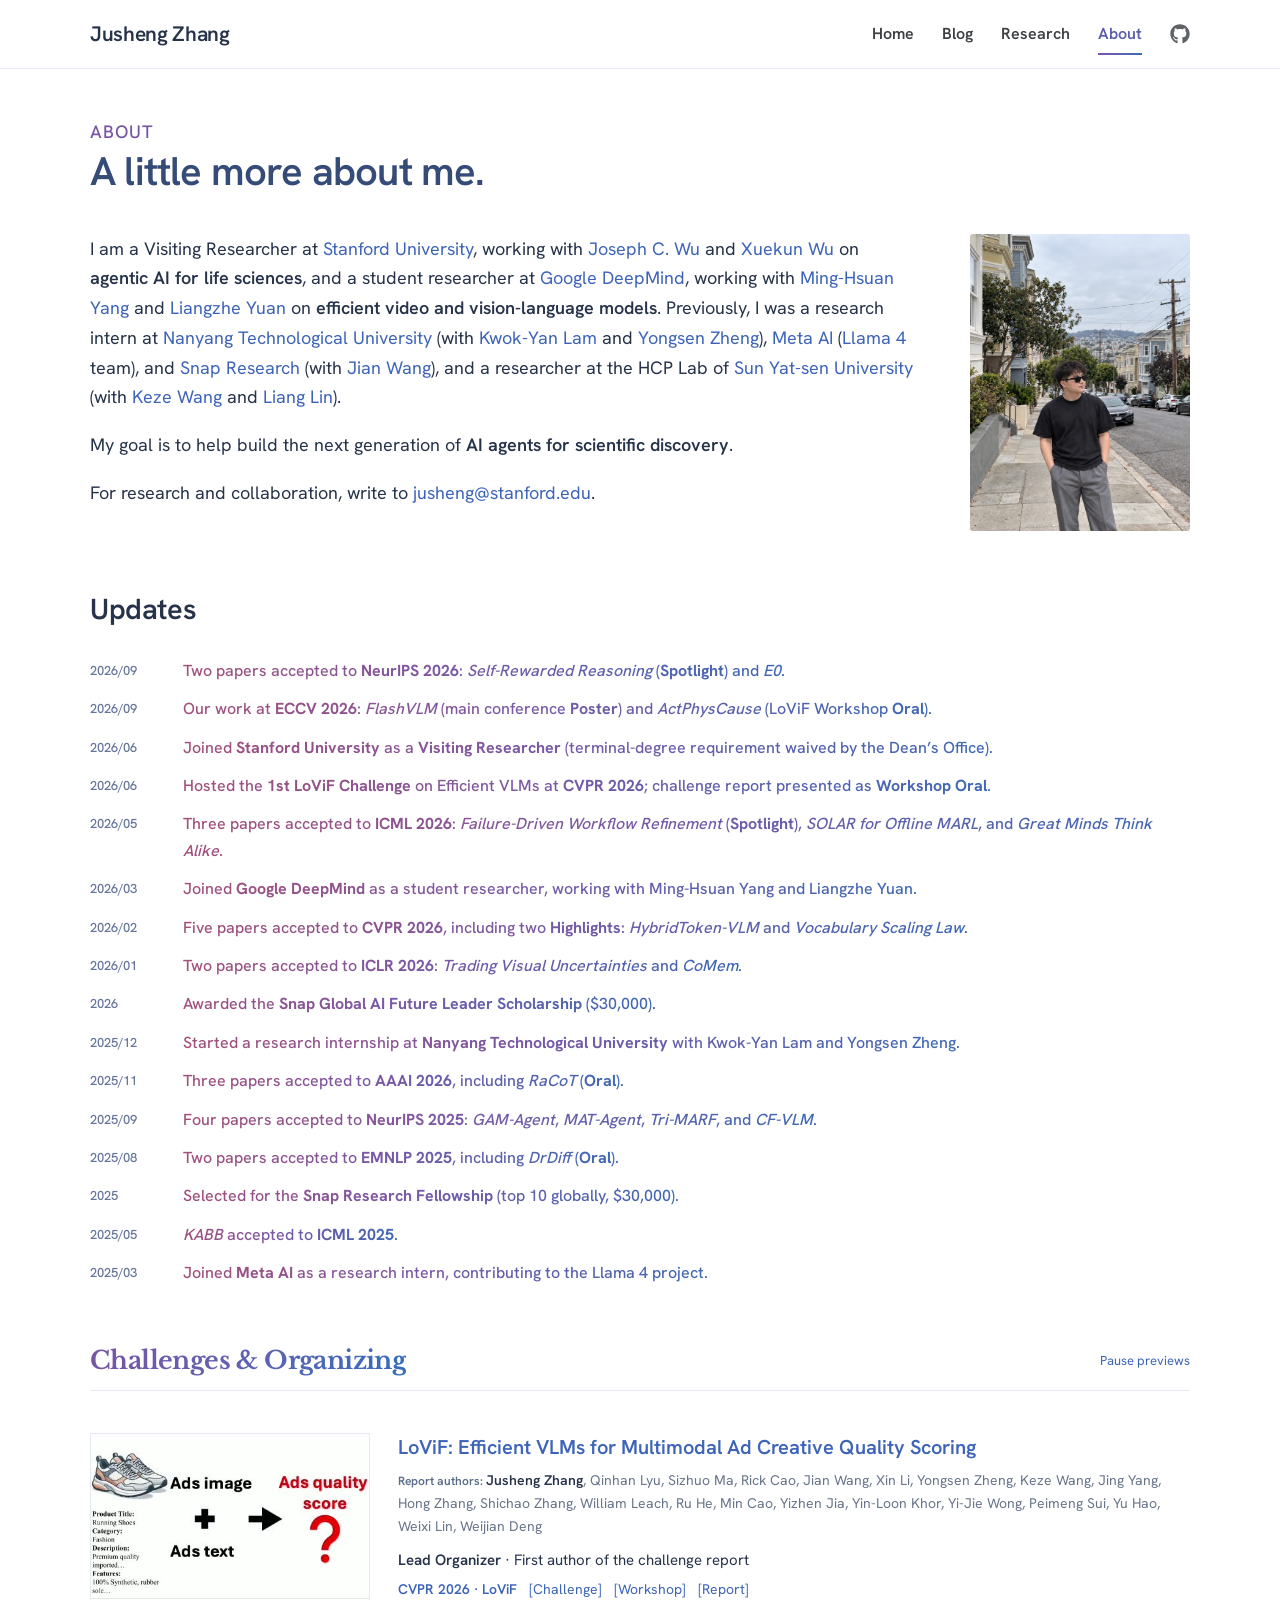
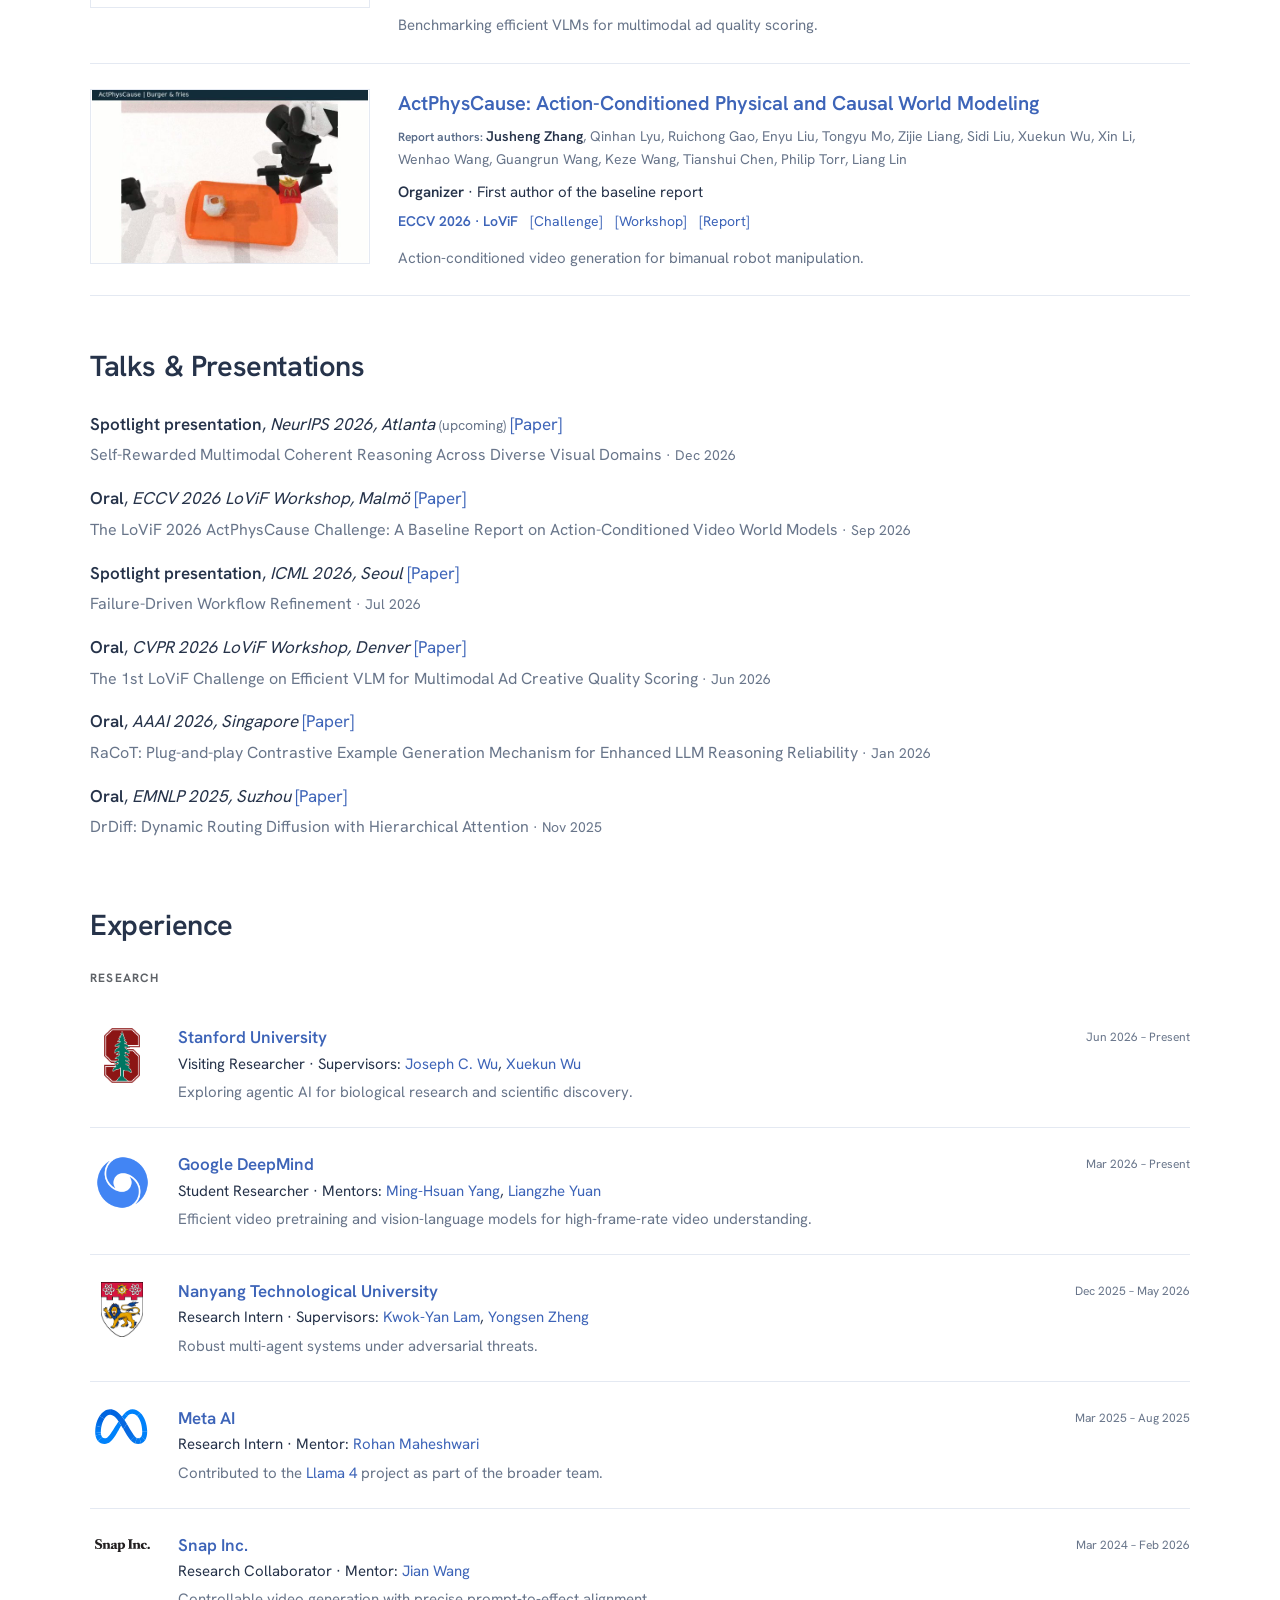
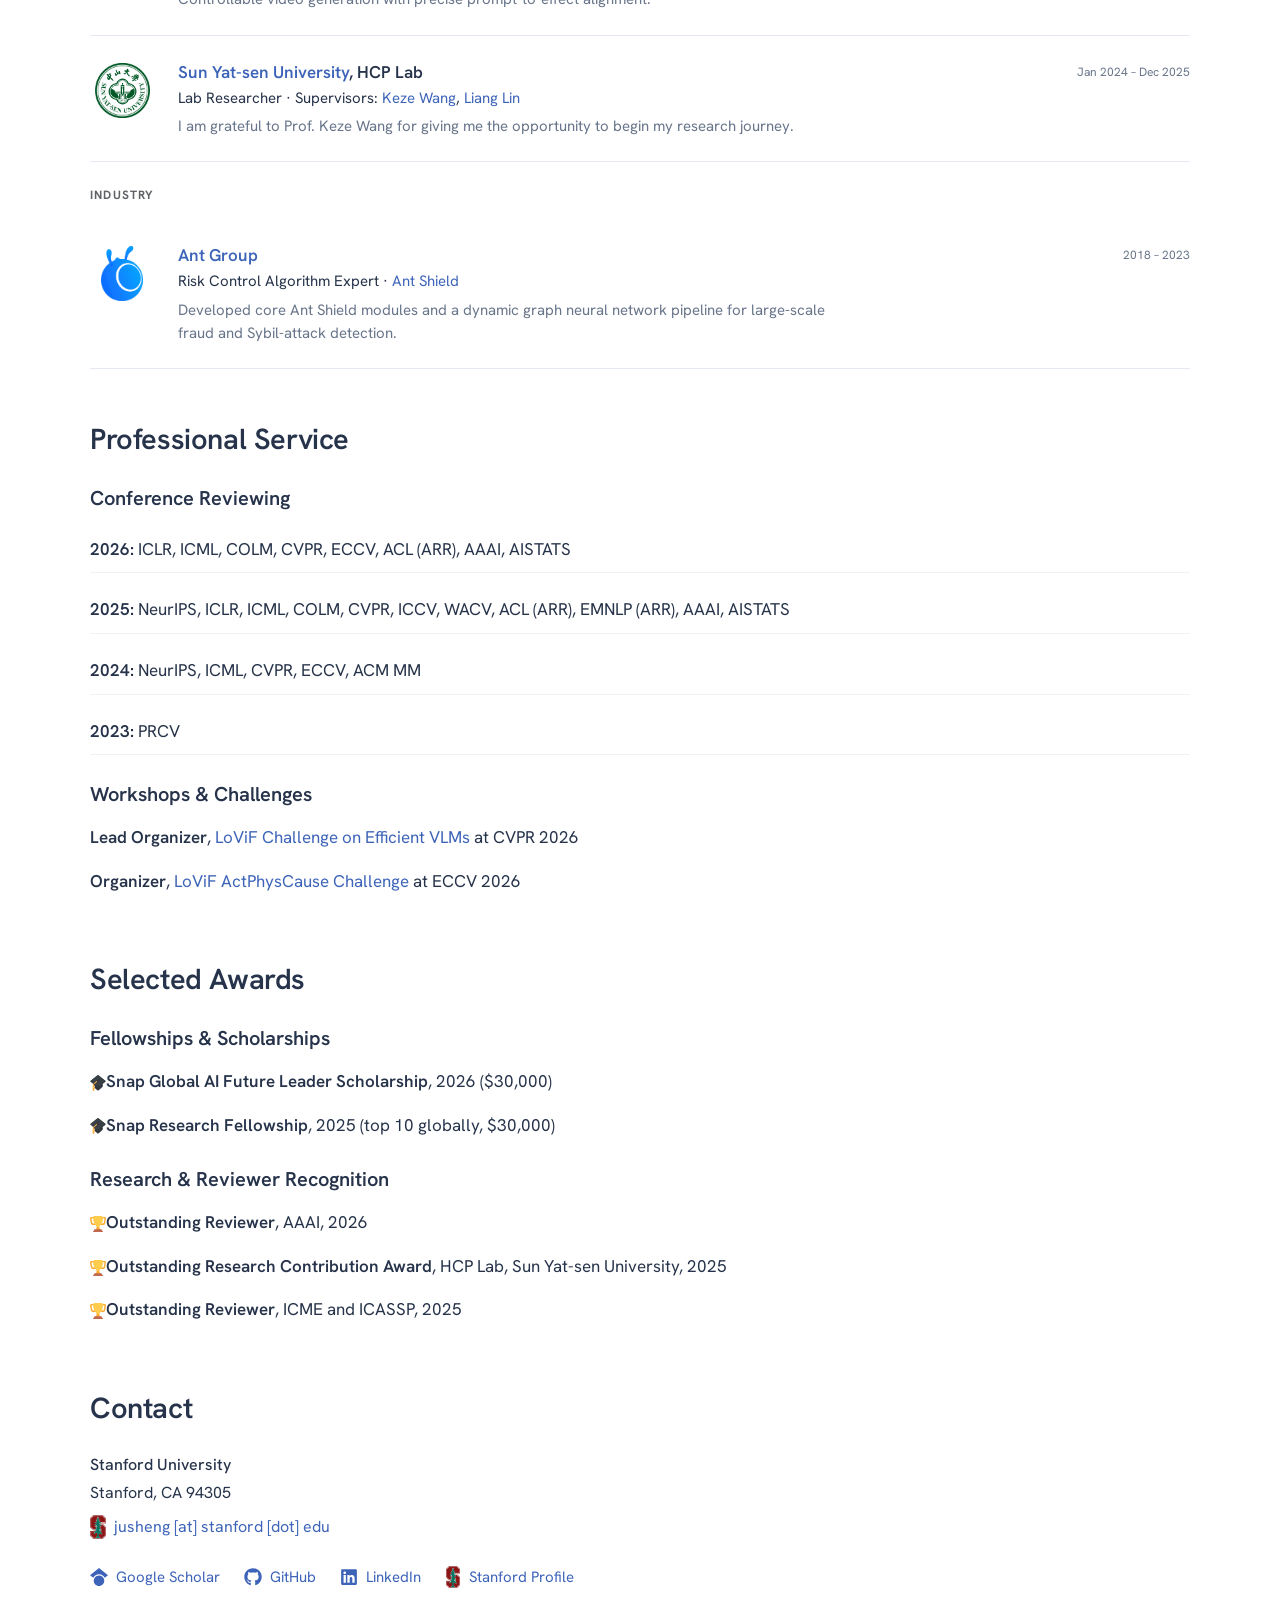
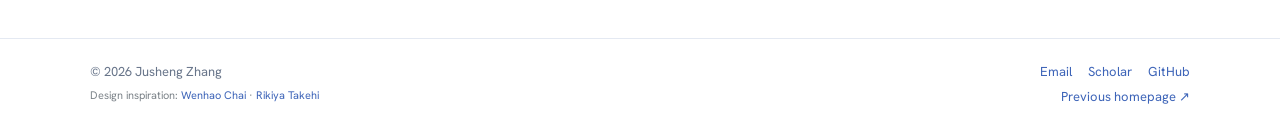
==== about/index.html @ 79b907d9 "Refine violet and blue palette and remove header decoration" ====
<!doctype html>
<html lang="en"><head><meta charset="utf-8"><meta name="viewport" content="width=device-width, initial-scale=1">
<meta name="robots" content="index, follow"><meta name="description" content="Jusheng Zhang — research on AI agents, multimodal intelligence, and scientific discovery.">
<link rel="canonical" href="https://jushengzhang.github.io/about/">
<meta name="theme-color" content="#ffffff"><title>About · Jusheng Zhang</title>
<link rel="stylesheet" href="/style.css?v=50c1319ac1"><script defer src="/site.js?v=6d56d5592b"></script></head>
<body class=""><a class="skip" href="#content">Skip to content</a>
<header class="site-header"><div class="shell header-inner"><a class="wordmark" href="/">Jusheng Zhang</a><nav class="nav" aria-label="Main navigation"><a href="/">Home</a><a href="/posts/">Blog</a><a href="/research/">Research</a><a href="/about/" aria-current="page">About</a><a class="nav-github" href="https://github.com/jushengzhang" aria-label="GitHub"><svg aria-hidden="true" focusable="false" viewbox="0 0 496 512" xmlns="http://www.w3.org/2000/svg"><!--! Font Awesome Free 6.7.2 by @fontawesome - https://fontawesome.com License - https://fontawesome.com/license/free (Icons: CC BY 4.0, Fonts: SIL OFL 1.1, Code: MIT License) Copyright 2024 Fonticons, Inc. --><path d="M165.9 397.4c0 2-2.3 3.6-5.2 3.6-3.3.3-5.6-1.3-5.6-3.6 0-2 2.3-3.6 5.2-3.6 3-.3 5.6 1.3 5.6 3.6zm-31.1-4.5c-.7 2 1.3 4.3 4.3 4.9 2.6 1 5.6 0 6.2-2s-1.3-4.3-4.3-5.2c-2.6-.7-5.5.3-6.2 2.3zm44.2-1.7c-2.9.7-4.9 2.6-4.6 4.9.3 2 2.9 3.3 5.9 2.6 2.9-.7 4.9-2.6 4.6-4.6-.3-1.9-3-3.2-5.9-2.9zM244.8 8C106.1 8 0 113.3 0 252c0 110.9 69.8 205.8 169.5 239.2 12.8 2.3 17.3-5.6 17.3-12.1 0-6.2-.3-40.4-.3-61.4 0 0-70 15-84.7-29.8 0 0-11.4-29.1-27.8-36.6 0 0-22.9-15.7 1.6-15.4 0 0 24.9 2 38.6 25.8 21.9 38.6 58.6 27.5 72.9 20.9 2.3-16 8.8-27.1 16-33.7-55.9-6.2-112.3-14.3-112.3-110.5 0-27.5 7.6-41.3 23.6-58.9-2.6-6.5-11.1-33.3 2.6-67.9 20.9-6.5 69 27 69 27 20-5.6 41.5-8.5 62.8-8.5s42.8 2.9 62.8 8.5c0 0 48.1-33.6 69-27 13.7 34.7 5.2 61.4 2.6 67.9 16 17.7 25.8 31.5 25.8 58.9 0 96.5-58.9 104.2-114.8 110.5 9.2 7.9 17 22.9 17 46.4 0 33.7-.3 75.4-.3 83.6 0 6.5 4.6 14.4 17.3 12.1C428.2 457.8 496 362.9 496 252 496 113.3 383.5 8 244.8 8zM97.2 352.9c-1.3 1-1 3.3.7 5.2 1.6 1.6 3.9 2.3 5.2 1 1.3-1 1-3.3-.7-5.2-1.6-1.6-3.9-2.3-5.2-1zm-10.8-8.1c-.7 1.3.3 2.9 2.3 3.9 1.6 1 3.6.7 4.3-.7.7-1.3-.3-2.9-2.3-3.9-2-.6-3.6-.3-4.3.7zm32.4 35.6c-1.6 1.3-1 4.3 1.3 6.2 2.3 2.3 5.2 2.6 6.5 1 1.3-1.3.7-4.3-1.3-6.2-2.2-2.3-5.2-2.6-6.5-1zm-11.4-14.7c-1.6 1-1.6 3.6 0 5.9 1.6 2.3 4.3 3.3 5.6 2.3 1.6-1.3 1.6-3.9 0-6.2-1.4-2.3-4-3.3-5.6-2z"></path></svg></a></nav></div></header>
<main id="content"><div class="shell"><header class="page-intro"><p class="eyebrow gradient-label">About</p><h1>A little more about me.</h1></header><div class="about-grid"><div class="about-copy"><p>I am a Visiting Researcher at <a href="https://www.stanford.edu/">Stanford University</a>, working with <a href="https://profiles.stanford.edu/joseph-wu">Joseph C. Wu</a> and <a href="https://profiles.stanford.edu/xuekun-wu">Xuekun Wu</a> on <b>agentic AI for life sciences</b>, and a student researcher at <a href="https://deepmind.google/">Google DeepMind</a>, working with <a href="https://scholar.google.com/citations?user=p9-ohHsAAAAJ">Ming-Hsuan Yang</a> and <a href="https://scholar.google.com/citations?user=1H9CkZgAAAAJ">Liangzhe Yuan</a> on <b>efficient video and vision-language models</b>. Previously, I was a research intern at <a href="https://www.ntu.edu.sg/">Nanyang Technological University</a> (with <a href="https://scholar.google.com/citations?user=NDMIYKsAAAAJ">Kwok-Yan Lam</a> and <a href="https://scholar.google.com/citations?user=JDN-eaYAAAAJ">Yongsen Zheng</a>), <a href="https://ai.meta.com/">Meta AI</a> (<a href="https://ai.meta.com/blog/llama-4-multimodal-intelligence/">Llama 4</a> team), and <a href="https://research.snap.com/">Snap Research</a> (with <a href="https://jianwang-cmu.github.io/">Jian Wang</a>), and a researcher at the HCP Lab of <a href="https://www.sysu.edu.cn/">Sun Yat-sen University</a> (with <a href="https://scholar.google.com/citations?user=Qirk2fYAAAAJ">Keze Wang</a> and <a href="https://scholar.google.com/citations?user=Nav8m8gAAAAJ">Liang Lin</a>).</p><p class="hero-goal">My goal is to help build the next generation of <b>AI agents for scientific discovery</b>.</p><p>For research and collaboration, write to <a href="mailto:jusheng@stanford.edu">jusheng@stanford.edu</a>.</p></div><img src="/assets/photo.jpg" width="1079" height="1458" alt="Portrait of Jusheng Zhang"></div><section class="about-section" id="updates"><h2>Updates</h2><ul class="updates-list"><li><time datetime="2026-09">2026/09</time><div class="update-copy">Two papers accepted to <b>NeurIPS 2026</b>: <i>Self-Rewarded Reasoning</i> (<b>Spotlight</b>) and <i>E0</i>.</div></li><li><time datetime="2026-09">2026/09</time><div class="update-copy">Our work at <b>ECCV 2026</b>: <i>FlashVLM</i> (main conference <b>Poster</b>) and <i>ActPhysCause</i> (LoViF Workshop <b>Oral</b>).</div></li><li><time datetime="2026-06">2026/06</time><div class="update-copy">Joined <b>Stanford University</b> as a <b>Visiting Researcher</b> (terminal-degree requirement waived by the <abbr title="Dean’s Office of Academic Affairs">Dean’s Office</abbr>).</div></li><li><time datetime="2026-06">2026/06</time><div class="update-copy">Hosted the <b>1st LoViF Challenge</b> on Efficient VLMs at <b>CVPR 2026</b>; challenge report presented as <b>Workshop Oral</b>.</div></li><li><time datetime="2026-05">2026/05</time><div class="update-copy">Three papers accepted to <b>ICML 2026</b>: <i>Failure-Driven Workflow Refinement</i> (<b>Spotlight</b>), <i>SOLAR for Offline MARL</i>, and <i>Great Minds Think Alike</i>.</div></li><li><time datetime="2026-03">2026/03</time><div class="update-copy">Joined <b>Google DeepMind</b> as a student researcher, working with Ming-Hsuan Yang and Liangzhe Yuan.</div></li><li><time datetime="2026-02">2026/02</time><div class="update-copy">Five papers accepted to <b>CVPR 2026</b>, including two <b>Highlights</b>: <i>HybridToken-VLM</i> and <i>Vocabulary Scaling Law</i>.</div></li><li><time datetime="2026-01">2026/01</time><div class="update-copy">Two papers accepted to <b>ICLR 2026</b>: <i>Trading Visual Uncertainties</i> and <i>CoMem</i>.</div></li><li><time datetime="2026">2026</time><div class="update-copy">Awarded the <b>Snap Global AI Future Leader Scholarship</b> ($30,000).</div></li><li><time datetime="2025-12">2025/12</time><div class="update-copy">Started a research internship at <b>Nanyang Technological University</b> with Kwok-Yan Lam and Yongsen Zheng.</div></li><li><time datetime="2025-11">2025/11</time><div class="update-copy">Three papers accepted to <b>AAAI 2026</b>, including <i>RaCoT</i> (<b>Oral</b>).</div></li><li><time datetime="2025-09">2025/09</time><div class="update-copy">Four papers accepted to <b>NeurIPS 2025</b>: <i>GAM-Agent</i>, <i>MAT-Agent</i>, <i>Tri-MARF</i>, and <i>CF-VLM</i>.</div></li><li><time datetime="2025-08">2025/08</time><div class="update-copy">Two papers accepted to <b>EMNLP 2025</b>, including <i>DrDiff</i> (<b>Oral</b>).</div></li><li><time datetime="2025">2025</time><div class="update-copy">Selected for the <b>Snap Research Fellowship</b> (top 10 globally, $30,000).</div></li><li><time datetime="2025-05">2025/05</time><div class="update-copy"><i>KABB</i> accepted to <b>ICML 2025</b>.</div></li><li><time datetime="2025-03">2025/03</time><div class="update-copy">Joined <b>Meta AI</b> as a research intern, contributing to the Llama 4 project.</div></li></ul></section><section class="about-section" id="challenges">
<div class="section-heading"><h2>Challenges &amp; Organizing</h2><button aria-pressed="false" class="text-button" data-motion-toggle="" type="button">Pause previews</button></div><hr/>
<div class="section-body">
<ul class="challenge-list">
<li><a aria-label="LoViF: Efficient VLMs for Multimodal Ad Creative Quality Scoring — challenge website" class="challenge-cover" href="https://www.codabench.org/competitions/13463/"><img alt="LoViF: Efficient VLMs for Multimodal Ad Creative Quality Scoring — official task example" height="400" loading="lazy" src="/assets/w1-poster.jpg" width="640"/><video aria-hidden="true" class="paper-motion" data-src="/assets/preview-w1.mp4" disablepictureinpicture="" loop="" muted="" playsinline="" poster="/assets/w1-poster.jpg" preload="none"></video></a><div class="challenge-body"><h3 class="challenge-title"><a href="https://www.codabench.org/competitions/13463/">LoViF: Efficient VLMs for Multimodal Ad Creative Quality Scoring</a></h3><p class="challenge-authors"><span class="challenge-author-label">Report authors: </span><b>Jusheng Zhang</b>, Qinhan Lyu, Sizhuo Ma, Rick Cao, Jian Wang, Xin Li, Yongsen Zheng, Keze Wang, Jing Yang, Hong Zhang, Shichao Zhang, William Leach, Ru He, Min Cao, Yizhen Jia, Yin-Loon Khor, Yi-Jie Wong, Peimeng Sui, Yu Hao, Weixi Lin, Weijian Deng</p><p class="challenge-role"><b>Lead Organizer</b> · First author of the challenge report</p><p class="challenge-links"><b class="challenge-venue">CVPR 2026 · LoViF</b> <a href="https://www.codabench.org/competitions/13463/">[Challenge]</a> <a href="https://lovif-cvpr2026-workshop.github.io/">[Workshop]</a> <a href="https://openaccess.thecvf.com/content/CVPR2026W/LoViF/html/Zhang_The_1st_LoViF_Challenge_on_Efficient_VLM_for_Multimodal_Ad_CVPRW_2026_paper.html">[Report]</a></p><p class="challenge-description">Benchmarking efficient VLMs for multimodal ad quality scoring.</p></div></li>
<li><a aria-label="ActPhysCause: Action-Conditioned Physical and Causal World Modeling — challenge website" class="challenge-cover" href="https://actphyscause-challenge.x-era.com/"><img alt="ActPhysCause: Action-Conditioned Physical and Causal World Modeling — official task example" height="400" loading="lazy" src="/assets/challenge-w2-placement-poster.jpg" width="640"/><video aria-hidden="true" class="paper-motion" data-src="/assets/preview-challenge-w2-placement.mp4" disablepictureinpicture="" loop="" muted="" playsinline="" poster="/assets/challenge-w2-placement-poster.jpg" preload="none"></video></a><div class="challenge-body"><h3 class="challenge-title"><a href="https://actphyscause-challenge.x-era.com/">ActPhysCause: Action-Conditioned Physical and Causal World Modeling</a></h3><p class="challenge-authors"><span class="challenge-author-label">Report authors: </span><b>Jusheng Zhang</b>, Qinhan Lyu, Ruichong Gao, Enyu Liu, Tongyu Mo, Zijie Liang, Sidi Liu, Xuekun Wu, Xin Li, Wenhao Wang, Guangrun Wang, Keze Wang, Tianshui Chen, Philip Torr, Liang Lin</p><p class="challenge-role"><b>Organizer</b> · First author of the baseline report</p><p class="challenge-links"><b class="challenge-venue">ECCV 2026 · LoViF</b> <a href="https://actphyscause-challenge.x-era.com/">[Challenge]</a> <a href="https://lovif-eccv2026-workshop.github.io/">[Workshop]</a> <a href="https://openreview.net/forum?id=vbxZVVKuxh">[Report]</a></p><p class="challenge-description">Action-conditioned video generation for bimanual robot manipulation.</p></div></li>
</ul>
</div>
</section><section class="about-section" id="talks">
<h2 class="sec">Talks &amp; Presentations</h2><hr/>
<div class="section-body">
<ul class="talks">
<li><b>Spotlight presentation</b>, <i>NeurIPS 2026, Atlanta</i> <span class="upcoming">(upcoming)</span> <a class="talk-link" href="/research/#pub-c2">[Paper]</a><br/><span class="talk-title">Self-Rewarded Multimodal Coherent Reasoning Across Diverse Visual Domains</span><span class="talk-date"> · Dec 2026</span></li>
<li><b>Oral</b>, <i>ECCV 2026 LoViF Workshop, Malmö</i> <a class="talk-link" href="/research/#pub-w2">[Paper]</a><br/><span class="talk-title">The LoViF 2026 ActPhysCause Challenge: A Baseline Report on Action-Conditioned Video World Models</span><span class="talk-date"> · Sep 2026</span></li>
<li><b>Spotlight presentation</b>, <i>ICML 2026, Seoul</i> <a class="talk-link" href="/research/#pub-c1">[Paper]</a><br/><span class="talk-title">Failure-Driven Workflow Refinement</span><span class="talk-date"> · Jul 2026</span></li>
<li><b>Oral</b>, <i>CVPR 2026 LoViF Workshop, Denver</i> <a class="talk-link" href="/research/#pub-w1">[Paper]</a><br/><span class="talk-title">The 1st LoViF Challenge on Efficient VLM for Multimodal Ad Creative Quality Scoring</span><span class="talk-date"> · Jun 2026</span></li>
<li><b>Oral</b>, <i>AAAI 2026, Singapore</i> <a class="talk-link" href="/research/#pub-c17">[Paper]</a><br/><span class="talk-title">RaCoT: Plug-and-play Contrastive Example Generation Mechanism for Enhanced LLM Reasoning Reliability</span><span class="talk-date"> · Jan 2026</span></li>
<li><b>Oral</b>, <i>EMNLP 2025, Suzhou</i> <a class="talk-link" href="/research/#pub-c9">[Paper]</a><br/><span class="talk-title">DrDiff: Dynamic Routing Diffusion with Hierarchical Attention</span><span class="talk-date"> · Nov 2025</span></li>
</ul>
</div>
</section><section class="about-section" id="experience">
<h2 class="sec">Experience</h2><hr/>
<div class="section-body">
<h4>Research</h4>
<ul class="rows">
<li class="row"><div class="logo-wrap"><img alt="Stanford logo" class="logo logo-stanford" src="/assets/logo-stanford.png"/></div><div><p class="org"><a href="https://www.stanford.edu/">Stanford University</a></p><p class="role">Visiting Researcher · Supervisors: <a href="https://profiles.stanford.edu/joseph-wu">Joseph C. Wu</a>, <a href="https://profiles.stanford.edu/xuekun-wu">Xuekun Wu</a></p><p class="desc">Exploring agentic AI for biological research and scientific discovery.</p></div><div class="when">Jun 2026 – Present</div></li>
<li class="row"><div class="logo-wrap"><img alt="Google DeepMind logo" class="logo logo-gdm" src="/assets/logo-gdm.png"/></div><div><p class="org"><a href="https://deepmind.google/">Google DeepMind</a></p><p class="role">Student Researcher · Mentors: <a href="https://scholar.google.com/citations?user=p9-ohHsAAAAJ">Ming-Hsuan Yang</a>, <a href="https://scholar.google.com/citations?user=1H9CkZgAAAAJ">Liangzhe Yuan</a></p><p class="desc">Efficient video pretraining and vision-language models for high-frame-rate video understanding.</p></div><div class="when">Mar 2026 – Present</div></li>
<li class="row"><div class="logo-wrap"><img alt="NTU logo" class="logo logo-ntu" src="/assets/logo-ntu.png"/></div><div><p class="org"><a href="https://www.ntu.edu.sg/">Nanyang Technological University</a></p><p class="role">Research Intern · Supervisors: <a href="https://scholar.google.com/citations?user=NDMIYKsAAAAJ">Kwok-Yan Lam</a>, <a href="https://scholar.google.com/citations?user=JDN-eaYAAAAJ">Yongsen Zheng</a></p><p class="desc">Robust multi-agent systems under adversarial threats.</p></div><div class="when">Dec 2025 – May 2026</div></li>
<li class="row"><div class="logo-wrap"><img alt="Meta AI logo" class="logo logo-meta" src="/assets/logo-meta.svg"/></div><div><p class="org"><a href="https://ai.meta.com/">Meta AI</a></p><p class="role">Research Intern · Mentor: <a href="https://ai.meta.com/people/981829056616511/rohan-maheshwari/">Rohan Maheshwari</a></p><p class="desc">Contributed to the <a href="https://ai.meta.com/blog/llama-4-multimodal-intelligence/">Llama 4</a> project as part of the broader team.</p></div><div class="when">Mar 2025 – Aug 2025</div></li>
<li class="row"><div class="logo-wrap"><img alt="Snap logo" class="logo logo-snap" src="/assets/logo-snap.svg"/></div><div><p class="org"><a href="https://research.snap.com/">Snap Inc.</a></p><p class="role">Research Collaborator · Mentor: <a href="https://jianwang-cmu.github.io/">Jian Wang</a></p><p class="desc">Controllable video generation with precise prompt-to-effect alignment.</p></div><div class="when">Mar 2024 – Feb 2026</div></li>
<li class="row"><div class="logo-wrap"><img alt="SYSU logo" class="logo logo-sysu" src="/assets/logo-sysu.png"/></div><div><p class="org"><a href="https://www.sysu.edu.cn/">Sun Yat-sen University</a>, HCP Lab</p><p class="role">Lab Researcher · Supervisors: <a href="https://scholar.google.com/citations?user=Qirk2fYAAAAJ">Keze Wang</a>, <a href="https://scholar.google.com/citations?user=Nav8m8gAAAAJ">Liang Lin</a></p><p class="desc">I am grateful to Prof. Keze Wang for giving me the opportunity to begin my research journey.</p></div><div class="when">Jan 2024 – Dec 2025</div></li>
</ul>
<h4>Industry</h4>
<ul class="rows">
<li class="row"><div class="logo-wrap"><img alt="Ant Group logo" class="logo logo-ant" src="/assets/logo-ant.png"/></div><div><p class="org"><a href="https://www.antgroup.com">Ant Group</a></p><p class="role">Risk Control Algorithm Expert · <a href="https://antdigital.com/docs/11/281304">Ant Shield</a></p><p class="desc">Developed core Ant Shield modules and a dynamic graph neural network pipeline for large-scale fraud and Sybil-attack detection.</p></div><div class="when">2018 – 2023</div></li>
</ul>
</div>
</section><section class="about-section" id="service">
<h2 class="sec">Professional Service</h2><hr/>
<div class="section-body">
<h3 class="subsec">Conference Reviewing</h3>
<ul class="plain service-list service-years">
<li><b>2026:</b> ICLR, ICML, COLM, CVPR, ECCV, ACL (ARR), AAAI, AISTATS</li>
<li><b>2025:</b> NeurIPS, ICLR, ICML, COLM, CVPR, ICCV, WACV, ACL (ARR), EMNLP (ARR), AAAI, AISTATS</li>
<li><b>2024:</b> NeurIPS, ICML, CVPR, ECCV, ACM MM</li>
<li><b>2023:</b> PRCV</li>
</ul>
<h3 class="subsec">Workshops &amp; Challenges</h3>
<ul class="plain service-list">
<li><b>Lead Organizer</b>, <a href="https://lovif-cvpr2026-workshop.github.io/">LoViF Challenge on Efficient VLMs</a> at CVPR 2026</li>
<li><b>Organizer</b>, <a href="https://actphyscause-challenge.x-era.com/">LoViF ActPhysCause Challenge</a> at ECCV 2026</li>
</ul>
</div>
</section><section class="about-section" id="honors">
<h2 class="sec">Selected Awards</h2><hr/>
<div class="section-body">
<h3 class="subsec">Fellowships &amp; Scholarships</h3>
<ul class="plain">
<li><svg aria-hidden="true" class="inline-icon" viewbox="0 0 36 36" xmlns="http://www.w3.org/2000/svg"><path d="M24 14H12s-5 6-5 10 11 11 11 11 11-7 11-11-5-10-5-10z" fill="#31373D"></path><path d="M19.64 1.28c-.901-.704-2.377-.704-3.278 0L1.639 12.776c-.901.704-.901 1.856 0 2.56l14.722 11.495c.902.704 2.377.704 3.278 0l14.722-11.495c.902-.704.902-1.856 0-2.56L19.64 1.28z" fill="#292F33"></path><path d="M19.64 1.28c-.901-.704-2.377-.704-3.278 0L1.639 12.776c-.901.704-.901 1.856 0 2.56l14.722 11.495c.901.704 2.377.704 3.278 0l14.723-11.495c.901-.704.901-1.856 0-2.56L19.64 1.28z" fill="#394146"></path><path d="M8 25s-2 2-2 3v6s0 2 2 2 2-2 2-2v-6c0-1-2-3-2-3z" fill="#FCAB40"></path><circle cx="8" cy="26" fill="#FDD888" r="3"></circle><path d="M8.001 27c-.552 0-1-.447-1-1v-3.958c-.042-.634.187-2.036 1.317-2.884l9.022-7.91c.416-.365 1.048-.323 1.411.093.364.415.322 1.047-.093 1.411l-9.08 7.958C8.974 21.166 9 21.982 9 21.99L9.002 26c0 .553-.448 1-1.001 1z" fill="#FCAB40"></path><circle cx="18" cy="13" fill="#31373D" r="3"></circle></svg><b>Snap Global AI Future Leader Scholarship</b>, 2026 <span class="honor-detail">($30,000)</span></li>
<li><svg aria-hidden="true" class="inline-icon" viewbox="0 0 36 36" xmlns="http://www.w3.org/2000/svg"><path d="M24 14H12s-5 6-5 10 11 11 11 11 11-7 11-11-5-10-5-10z" fill="#31373D"></path><path d="M19.64 1.28c-.901-.704-2.377-.704-3.278 0L1.639 12.776c-.901.704-.901 1.856 0 2.56l14.722 11.495c.902.704 2.377.704 3.278 0l14.722-11.495c.902-.704.902-1.856 0-2.56L19.64 1.28z" fill="#292F33"></path><path d="M19.64 1.28c-.901-.704-2.377-.704-3.278 0L1.639 12.776c-.901.704-.901 1.856 0 2.56l14.722 11.495c.901.704 2.377.704 3.278 0l14.723-11.495c.901-.704.901-1.856 0-2.56L19.64 1.28z" fill="#394146"></path><path d="M8 25s-2 2-2 3v6s0 2 2 2 2-2 2-2v-6c0-1-2-3-2-3z" fill="#FCAB40"></path><circle cx="8" cy="26" fill="#FDD888" r="3"></circle><path d="M8.001 27c-.552 0-1-.447-1-1v-3.958c-.042-.634.187-2.036 1.317-2.884l9.022-7.91c.416-.365 1.048-.323 1.411.093.364.415.322 1.047-.093 1.411l-9.08 7.958C8.974 21.166 9 21.982 9 21.99L9.002 26c0 .553-.448 1-1.001 1z" fill="#FCAB40"></path><circle cx="18" cy="13" fill="#31373D" r="3"></circle></svg><b>Snap Research Fellowship</b>, 2025 <span class="honor-detail">(top 10 globally, $30,000)</span></li>
</ul>
<h3 class="subsec">Research &amp; Reviewer Recognition</h3>
<ul class="plain">
<li><svg aria-hidden="true" class="inline-icon" viewbox="0 0 36 36" xmlns="http://www.w3.org/2000/svg"><path d="M5.123 5h6C12.227 5 13 4.896 13 6V4c0-1.104-.773-2-1.877-2h-8c-2 0-3.583 2.125-3 5 0 0 1.791 9.375 1.917 9.958C2.373 18.5 4.164 20 6.081 20h6.958c1.105 0-.039-1.896-.039-3v-2c0 1.104-.773 2-1.877 2h-4c-1.104 0-1.833-1.042-2-2S3.539 7.667 3.539 7.667C3.206 5.75 4.018 5 5.123 5zm25.812 0h-6C23.831 5 22 4.896 22 6V4c0-1.104 1.831-2 2.935-2h8c2 0 3.584 2.125 3 5 0 0-1.633 9.419-1.771 10-.354 1.5-2.042 3-4 3h-7.146C21.914 20 22 18.104 22 17v-2c0 1.104 1.831 2 2.935 2h4c1.104 0 1.834-1.042 2-2s1.584-7.333 1.584-7.333C32.851 5.75 32.04 5 30.935 5zM20.832 22c0-6.958-2.709 0-2.709 0s-3-6.958-3 0-3.291 10-3.291 10h12.292c-.001 0-3.292-3.042-3.292-10z" fill="#FFAC33"></path><path d="M29.123 6.577c0 6.775-6.77 18.192-11 18.192-4.231 0-11-11.417-11-18.192 0-5.195 1-6.319 3-6.319 1.374 0 6.025-.027 8-.027l7-.001c2.917-.001 4 .684 4 6.347z" fill="#FFCC4D"></path><path d="M27 33c0 1.104.227 2-.877 2h-16C9.018 35 9 34.104 9 33v-1c0-1.104 1.164-2 2.206-2h13.917c1.042 0 1.877.896 1.877 2v1z" fill="#C1694F"></path><path d="M29 34.625c0 .76.165 1.375-1.252 1.375H8.498C7.206 36 7 35.385 7 34.625v-.25C7 33.615 7.738 33 8.498 33h19.25c.759 0 1.252.615 1.252 1.375v.25z" fill="#C1694F"></path></svg><b>Outstanding Reviewer</b>, AAAI, 2026</li>
<li><svg aria-hidden="true" class="inline-icon" viewbox="0 0 36 36" xmlns="http://www.w3.org/2000/svg"><path d="M5.123 5h6C12.227 5 13 4.896 13 6V4c0-1.104-.773-2-1.877-2h-8c-2 0-3.583 2.125-3 5 0 0 1.791 9.375 1.917 9.958C2.373 18.5 4.164 20 6.081 20h6.958c1.105 0-.039-1.896-.039-3v-2c0 1.104-.773 2-1.877 2h-4c-1.104 0-1.833-1.042-2-2S3.539 7.667 3.539 7.667C3.206 5.75 4.018 5 5.123 5zm25.812 0h-6C23.831 5 22 4.896 22 6V4c0-1.104 1.831-2 2.935-2h8c2 0 3.584 2.125 3 5 0 0-1.633 9.419-1.771 10-.354 1.5-2.042 3-4 3h-7.146C21.914 20 22 18.104 22 17v-2c0 1.104 1.831 2 2.935 2h4c1.104 0 1.834-1.042 2-2s1.584-7.333 1.584-7.333C32.851 5.75 32.04 5 30.935 5zM20.832 22c0-6.958-2.709 0-2.709 0s-3-6.958-3 0-3.291 10-3.291 10h12.292c-.001 0-3.292-3.042-3.292-10z" fill="#FFAC33"></path><path d="M29.123 6.577c0 6.775-6.77 18.192-11 18.192-4.231 0-11-11.417-11-18.192 0-5.195 1-6.319 3-6.319 1.374 0 6.025-.027 8-.027l7-.001c2.917-.001 4 .684 4 6.347z" fill="#FFCC4D"></path><path d="M27 33c0 1.104.227 2-.877 2h-16C9.018 35 9 34.104 9 33v-1c0-1.104 1.164-2 2.206-2h13.917c1.042 0 1.877.896 1.877 2v1z" fill="#C1694F"></path><path d="M29 34.625c0 .76.165 1.375-1.252 1.375H8.498C7.206 36 7 35.385 7 34.625v-.25C7 33.615 7.738 33 8.498 33h19.25c.759 0 1.252.615 1.252 1.375v.25z" fill="#C1694F"></path></svg><b>Outstanding Research Contribution Award</b>, HCP Lab, Sun Yat-sen University, 2025</li>
<li><svg aria-hidden="true" class="inline-icon" viewbox="0 0 36 36" xmlns="http://www.w3.org/2000/svg"><path d="M5.123 5h6C12.227 5 13 4.896 13 6V4c0-1.104-.773-2-1.877-2h-8c-2 0-3.583 2.125-3 5 0 0 1.791 9.375 1.917 9.958C2.373 18.5 4.164 20 6.081 20h6.958c1.105 0-.039-1.896-.039-3v-2c0 1.104-.773 2-1.877 2h-4c-1.104 0-1.833-1.042-2-2S3.539 7.667 3.539 7.667C3.206 5.75 4.018 5 5.123 5zm25.812 0h-6C23.831 5 22 4.896 22 6V4c0-1.104 1.831-2 2.935-2h8c2 0 3.584 2.125 3 5 0 0-1.633 9.419-1.771 10-.354 1.5-2.042 3-4 3h-7.146C21.914 20 22 18.104 22 17v-2c0 1.104 1.831 2 2.935 2h4c1.104 0 1.834-1.042 2-2s1.584-7.333 1.584-7.333C32.851 5.75 32.04 5 30.935 5zM20.832 22c0-6.958-2.709 0-2.709 0s-3-6.958-3 0-3.291 10-3.291 10h12.292c-.001 0-3.292-3.042-3.292-10z" fill="#FFAC33"></path><path d="M29.123 6.577c0 6.775-6.77 18.192-11 18.192-4.231 0-11-11.417-11-18.192 0-5.195 1-6.319 3-6.319 1.374 0 6.025-.027 8-.027l7-.001c2.917-.001 4 .684 4 6.347z" fill="#FFCC4D"></path><path d="M27 33c0 1.104.227 2-.877 2h-16C9.018 35 9 34.104 9 33v-1c0-1.104 1.164-2 2.206-2h13.917c1.042 0 1.877.896 1.877 2v1z" fill="#C1694F"></path><path d="M29 34.625c0 .76.165 1.375-1.252 1.375H8.498C7.206 36 7 35.385 7 34.625v-.25C7 33.615 7.738 33 8.498 33h19.25c.759 0 1.252.615 1.252 1.375v.25z" fill="#C1694F"></path></svg><b>Outstanding Reviewer</b>, ICME and ICASSP, 2025</li>
</ul>
</div>
</section><section class="about-section" id="contact">
<h2 class="sec">Contact</h2><hr/>
<div class="section-body">
<address class="contact-address"><span class="contact-institution">Stanford University</span><br/><span class="contact-location">Stanford, CA 94305</span><br/><a aria-label="Email Jusheng Zhang at jusheng@stanford.edu" class="contact-email stanford-email" href="mailto:jusheng@stanford.edu"><img alt="" aria-hidden="true" class="stanford-email-mark" height="27" src="/assets/logo-stanford.png" width="18"/><span>jusheng [at] stanford [dot] edu</span></a></address>
<div aria-label="Contact profiles" class="contact-links"><a aria-label="Google Scholar" class="contact-social contact-social-scholar" href="https://scholar.google.com/citations?user=-EvMmxoAAAAJ" title="Google Scholar"><svg aria-hidden="true" focusable="false" viewbox="0 0 512 512" xmlns="http://www.w3.org/2000/svg"><!--! Font Awesome Free 6.7.2 by @fontawesome - https://fontawesome.com License - https://fontawesome.com/license/free (Icons: CC BY 4.0, Fonts: SIL OFL 1.1, Code: MIT License) Copyright 2024 Fonticons, Inc. --><path d="M390.9 298.5c0 0 0 .1 .1 .1c9.2 19.4 14.4 41.1 14.4 64C405.3 445.1 338.5 512 256 512s-149.3-66.9-149.3-149.3c0-22.9 5.2-44.6 14.4-64h0c1.7-3.6 3.6-7.2 5.6-10.7c4.4-7.6 9.4-14.7 15-21.3c27.4-32.6 68.5-53.3 114.4-53.3c33.6 0 64.6 11.1 89.6 29.9c9.1 6.9 17.4 14.7 24.8 23.5c5.6 6.6 10.6 13.8 15 21.3c2 3.4 3.8 7 5.5 10.5zm26.4-18.8c-30.1-58.4-91-98.4-161.3-98.4s-131.2 40-161.3 98.4L0 202.7 256 0 512 202.7l-94.7 77.1z"></path></svg><span>Google Scholar</span></a>
<a aria-label="GitHub" class="contact-social contact-social-github" href="https://github.com/jushengzhang" title="GitHub"><svg aria-hidden="true" focusable="false" viewbox="0 0 496 512" xmlns="http://www.w3.org/2000/svg"><!--! Font Awesome Free 6.7.2 by @fontawesome - https://fontawesome.com License - https://fontawesome.com/license/free (Icons: CC BY 4.0, Fonts: SIL OFL 1.1, Code: MIT License) Copyright 2024 Fonticons, Inc. --><path d="M165.9 397.4c0 2-2.3 3.6-5.2 3.6-3.3.3-5.6-1.3-5.6-3.6 0-2 2.3-3.6 5.2-3.6 3-.3 5.6 1.3 5.6 3.6zm-31.1-4.5c-.7 2 1.3 4.3 4.3 4.9 2.6 1 5.6 0 6.2-2s-1.3-4.3-4.3-5.2c-2.6-.7-5.5.3-6.2 2.3zm44.2-1.7c-2.9.7-4.9 2.6-4.6 4.9.3 2 2.9 3.3 5.9 2.6 2.9-.7 4.9-2.6 4.6-4.6-.3-1.9-3-3.2-5.9-2.9zM244.8 8C106.1 8 0 113.3 0 252c0 110.9 69.8 205.8 169.5 239.2 12.8 2.3 17.3-5.6 17.3-12.1 0-6.2-.3-40.4-.3-61.4 0 0-70 15-84.7-29.8 0 0-11.4-29.1-27.8-36.6 0 0-22.9-15.7 1.6-15.4 0 0 24.9 2 38.6 25.8 21.9 38.6 58.6 27.5 72.9 20.9 2.3-16 8.8-27.1 16-33.7-55.9-6.2-112.3-14.3-112.3-110.5 0-27.5 7.6-41.3 23.6-58.9-2.6-6.5-11.1-33.3 2.6-67.9 20.9-6.5 69 27 69 27 20-5.6 41.5-8.5 62.8-8.5s42.8 2.9 62.8 8.5c0 0 48.1-33.6 69-27 13.7 34.7 5.2 61.4 2.6 67.9 16 17.7 25.8 31.5 25.8 58.9 0 96.5-58.9 104.2-114.8 110.5 9.2 7.9 17 22.9 17 46.4 0 33.7-.3 75.4-.3 83.6 0 6.5 4.6 14.4 17.3 12.1C428.2 457.8 496 362.9 496 252 496 113.3 383.5 8 244.8 8zM97.2 352.9c-1.3 1-1 3.3.7 5.2 1.6 1.6 3.9 2.3 5.2 1 1.3-1 1-3.3-.7-5.2-1.6-1.6-3.9-2.3-5.2-1zm-10.8-8.1c-.7 1.3.3 2.9 2.3 3.9 1.6 1 3.6.7 4.3-.7.7-1.3-.3-2.9-2.3-3.9-2-.6-3.6-.3-4.3.7zm32.4 35.6c-1.6 1.3-1 4.3 1.3 6.2 2.3 2.3 5.2 2.6 6.5 1 1.3-1.3.7-4.3-1.3-6.2-2.2-2.3-5.2-2.6-6.5-1zm-11.4-14.7c-1.6 1-1.6 3.6 0 5.9 1.6 2.3 4.3 3.3 5.6 2.3 1.6-1.3 1.6-3.9 0-6.2-1.4-2.3-4-3.3-5.6-2z"></path></svg><span>GitHub</span></a>
<a aria-label="LinkedIn" class="contact-social contact-social-linkedin" href="https://www.linkedin.com/in/%E5%B7%A8%E5%A3%B0-%E5%BC%A0-50510b1b8/" title="LinkedIn"><svg aria-hidden="true" focusable="false" viewbox="0 0 448 512" xmlns="http://www.w3.org/2000/svg"><!--! Font Awesome Free 6.7.2 by @fontawesome - https://fontawesome.com License - https://fontawesome.com/license/free (Icons: CC BY 4.0, Fonts: SIL OFL 1.1, Code: MIT License) Copyright 2024 Fonticons, Inc. --><path d="M416 32H31.9C14.3 32 0 46.5 0 64.3v383.4C0 465.5 14.3 480 31.9 480H416c17.6 0 32-14.5 32-32.3V64.3c0-17.8-14.4-32.3-32-32.3zM135.4 416H69V202.2h66.5V416zm-33.2-243c-21.3 0-38.5-17.3-38.5-38.5S80.9 96 102.2 96c21.2 0 38.5 17.3 38.5 38.5 0 21.3-17.2 38.5-38.5 38.5zm282.1 243h-66.4V312c0-24.8-.5-56.7-34.5-56.7-34.6 0-39.9 27-39.9 54.9V416h-66.4V202.2h63.7v29.2h.9c8.9-16.8 30.6-34.5 62.9-34.5 67.2 0 79.7 44.3 79.7 101.9V416z"></path></svg><span>LinkedIn</span></a>
<a aria-label="Stanford Profile" class="contact-social contact-social-stanford" href="https://profiles.stanford.edu/jusheng-zhang?releaseVersion=11.5.3" title="Stanford Profile"><img alt="" aria-hidden="true" class="social-stanford-mark" height="30" src="/assets/logo-stanford.png" width="22"/><span>Stanford Profile</span></a></div>
</div>
</section></div></main>
<footer class="site-footer"><div class="shell footer-inner"><div><p>© 2026 Jusheng Zhang</p><p class="design-credit">Design inspiration: <a href="https://wenhaochai.com/">Wenhao Chai</a> · <a href="https://rikiyat.github.io/">Rikiya Takehi</a></p></div><div class="footer-right"><p><a href="mailto:jusheng@stanford.edu">Email</a><a href="https://scholar.google.com/citations?user=-EvMmxoAAAAJ">Scholar</a><a href="https://github.com/jushengzhang">GitHub</a></p><p><a href="/preview/writing/">Previous homepage ↗</a></p></div></div></footer>
<dialog class="lightbox" aria-labelledby="figure-title"><header><h2 id="figure-title">Research figure</h2><button type="button" data-dialog-close aria-label="Close figure">×</button></header><img alt=""><p class="caption"></p><div class="image-links"><a data-image-source>Original figure ↗</a><a data-image-paper>Paper ↗</a></div></dialog>
</body></html>
---- style.css ----
@font-face{font-family:Source;src:url('/assets/fonts/source-sans-3-400.ttf') format('truetype');font-weight:400;font-display:swap}
@font-face{font-family:Source;src:url('/assets/fonts/source-sans-3-600.ttf') format('truetype');font-weight:600;font-display:swap}
@font-face{font-family:Source;src:url('/assets/fonts/source-sans-3-700.ttf') format('truetype');font-weight:700;font-display:swap}
@font-face{font-family:Baskerville;src:url('/assets/fonts/libre-baskerville-700.ttf') format('truetype');font-weight:700;font-display:swap}
:root{--ink:#22313e;--muted:#677782;--blue:#315e8b;--teal:#247c74;--line:#e2e9e9;--wash:#f1f7f5;--body:Source,'Segoe UI',sans-serif;--serif:Baskerville,Georgia,serif;--gradient:linear-gradient(105deg,#345f96 0%,#27887c 100%);color-scheme:light}
*{box-sizing:border-box}html{scroll-behavior:smooth;scroll-padding-top:100px}body{margin:0;background:#fff;color:var(--ink);font:18px/1.65 var(--body);-webkit-font-smoothing:antialiased}a{color:var(--blue);text-decoration:none;text-underline-offset:4px}a:hover{text-decoration:underline;color:var(--teal)}button{font:inherit;color:inherit;cursor:pointer}img,video{max-width:100%}img{height:auto}button,a{-webkit-tap-highlight-color:transparent}button:disabled{cursor:default}[hidden]{display:none!important}:focus-visible{outline:2px solid var(--teal);outline-offset:5px}p{margin:0 0 1em}h1,h2,h3{margin:0;font-weight:700}strong,b{font-weight:600}::selection{background:#d7eae5}.shell{width:min(1240px,calc(100% - 88px));margin-inline:auto}.skip{position:fixed;top:-60px;left:12px;background:#fff;padding:8px 15px;z-index:100}.skip:focus{top:8px}.preview-strip{background:#f2f6f7;border-bottom:1px solid #e8eeee;font-size:12px;color:#6a7982}.preview-strip .shell{min-height:29px;display:flex;align-items:center;justify-content:space-between;gap:16px}.preview-strip a{font-size:12px}.site-header{background:rgba(255,255,255,.97);border-bottom:1px solid var(--line);position:sticky;top:0;z-index:10}.header-inner{height:79px;display:flex;align-items:center;justify-content:space-between;gap:30px}.wordmark{display:inline-flex;align-items:center;gap:12px;font:700 19px/1.4 var(--serif);letter-spacing:-.5px;color:var(--ink)}.wordmark:hover{text-decoration:none}.wordmark::before{content:'';width:7px;height:22px;border-radius:2px;background:var(--gradient)}.nav{display:flex;align-items:center;gap:32px;font-size:16px;font-weight:600}.nav a{position:relative;padding:27px 0;color:#5a6b77}.nav a[aria-current=page]{color:var(--teal)}.nav a[aria-current=page]::after{content:'';position:absolute;bottom:16px;left:0;right:0;height:2px;background:var(--gradient)}.nav a:hover{text-decoration:none;color:var(--teal)}.nav .nav-github{display:flex;padding:22px 0}.nav-github svg{width:20px;height:20px;fill:currentColor}.hero{display:grid;grid-template-columns:minmax(0,1fr) 258px;column-gap:88px;padding-top:62px;padding-bottom:56px;align-items:center}.eyebrow{font-size:12px;font-weight:600;letter-spacing:1.7px;text-transform:uppercase;color:var(--teal);margin:0 0 15px}.gradient-label{background:var(--gradient);-webkit-background-clip:text;background-clip:text;color:transparent}.hero h1{font:700 49px/1.3 var(--serif);letter-spacing:-1.7px;color:#223342;margin-bottom:19px}.hero-lead{max-width:34ch;font-size:25px;font-weight:400;line-height:1.42;letter-spacing:-.25px;margin-bottom:21px}.hero-lead em{font-style:normal;color:var(--teal)}.hero-copy .intro{max-width:75ch;font-size:18px;line-height:1.65;margin-bottom:13px}.previous{font-size:16px;color:var(--muted);margin-bottom:20px}.personal-links{display:flex;align-items:center;flex-wrap:wrap;gap:22px;font-size:15px;font-weight:600}.personal-links a{display:inline-flex;gap:7px;align-items:center}.personal-links svg{width:17px;height:17px;fill:currentColor}.portrait{margin:0}.portrait img{display:block;width:258px;aspect-ratio:3/4;object-fit:cover;border-radius:3px}.portrait figcaption{margin-top:9px;font-size:13px;color:var(--muted);display:flex;align-items:center;justify-content:space-between;gap:8px}.portrait figcaption span:first-child::before{content:'';display:inline-block;width:5px;height:5px;background:#398b7e;border-radius:50%;margin-right:6px;vertical-align:middle}.page-section{padding:36px 0 39px}.section-heading{display:flex;justify-content:space-between;align-items:center;gap:20px;margin-bottom:23px}.section-heading h2{font:700 29px/1.4 var(--serif);letter-spacing:-.7px}.section-heading .subtle-link{font-size:15px;white-space:nowrap}.section-description{color:var(--muted);font-size:17px;margin-top:7px;margin-bottom:0}.featured-note{display:grid;grid-template-columns:minmax(0,1.12fr) minmax(0,.88fr);border:1px solid #dce8e5;border-radius:5px;overflow:hidden;background:linear-gradient(100deg,#f0f6f4 0%,#f7fafb 66%,#f1f6f9 100%);color:var(--ink);transition:border-color .2s}.featured-note:hover{color:var(--ink);text-decoration:none;border-color:#9bbdb6}.note-copy{padding:33px 39px;display:flex;flex-direction:column;align-items:flex-start;justify-content:center}.note-meta{display:flex;align-items:center;gap:11px;font-size:12px;letter-spacing:1px;text-transform:uppercase;color:var(--muted);margin-bottom:16px}.draft-tag{font-weight:600;font-size:11px;letter-spacing:.6px;background:#fff9e8;color:#8b6b2d;border:1px solid #eadfc7;border-radius:3px;padding:2px 7px;white-space:nowrap}.featured-note h3{font:700 28px/1.4 var(--serif);letter-spacing:-.6px;margin-bottom:13px;max-width:20ch}.featured-note p{font-size:17px;color:#5e7378;line-height:1.55;max-width:49ch;margin-bottom:20px}.read-link{font-size:15px;font-weight:600;color:var(--teal)}.note-art{display:flex;align-items:center;justify-content:center;padding:27px 32px 27px 16px}.note-art img{display:block;width:100%;height:auto;border:1px solid #e0e7e4;background:#fff}.research-section{border-bottom:1px solid var(--line)}.research-grid{display:grid;grid-template-columns:repeat(3,minmax(0,1fr));gap:29px}.research-card{min-width:0}.research-art{display:block;position:relative;width:100%;aspect-ratio:8/5;border:1px solid #e0e7e9;background:#f8fafb;overflow:hidden;border-radius:3px}.research-art img,.research-art video{position:absolute;inset:0;width:100%;height:100%;object-fit:contain;background:#fff}.research-art video{opacity:0;transition:opacity .2s}.research-art video.is-playing{opacity:1}.card-meta{display:flex;justify-content:space-between;flex-wrap:wrap;gap:6px 12px;font-size:12px;color:var(--muted);margin:15px 0 5px}.card-meta .award{color:var(--teal)}.research-card h3{font:700 19px/1.5 var(--serif);letter-spacing:-.25px;margin-bottom:9px}.research-card h3 a{color:var(--ink)}.research-card p{font-size:16px;line-height:1.6;color:var(--muted);margin-bottom:0}.text-button{border:0;padding:0;background:transparent;color:var(--blue);font-size:13px}.text-button:hover{color:var(--teal);text-decoration:underline}.updates{padding-top:38px;padding-bottom:50px}.updates-list{list-style:none;margin:0;padding:0}.updates-list li{display:grid;grid-template-columns:96px minmax(0,1fr);gap:25px;padding:12px 0;border-bottom:1px solid #eef1f1;font-size:17px;line-height:1.65}.updates-list li:last-child{border-bottom:0}.updates-list time{padding-top:2px;color:var(--teal);font-size:14px;font-weight:600;font-variant-numeric:tabular-nums}.updates-list abbr{text-decoration:none}.updates-list b{font-weight:600}.updates-list .news-badge{display:none}.updates-list .news-copy{color:var(--ink);font-weight:400}.updates-list .news-date{display:none}.site-footer{margin-top:28px;border-top:1px solid var(--line);padding:28px 0 30px}.footer-inner{display:flex;align-items:flex-start;justify-content:space-between;gap:24px;font-size:14px;color:var(--muted)}.footer-inner p{margin:0 0 4px}.footer-right{text-align:right}.footer-right a{margin-left:16px}.page-intro{padding:60px 0 34px}.page-intro h1{font:700 42px/1.4 var(--serif);letter-spacing:-1.2px;margin-bottom:13px}.page-intro p{font-size:20px;color:var(--muted);max-width:65ch;margin-bottom:0}.writing-list{padding:8px 0 35px}.writing-endnote{color:var(--muted);font-size:15px;margin-top:23px}.publication-tools{display:flex;align-items:center;justify-content:space-between;gap:20px;border-bottom:1px solid var(--line);padding-bottom:16px;margin-top:12px;margin-bottom:30px}.chips{display:flex;flex-wrap:wrap;gap:6px 10px}.chip{border:1px solid transparent;padding:6px 12px;border-radius:3px;background:transparent;color:var(--blue);font-size:14px;font-weight:600}.chip:hover{background:#f0f5f5}.chip[aria-pressed=true]{background:#e7f2ef;color:#236a61;border-color:#d5e6e1}.publications{padding-bottom:20px}.pubs{list-style:none;margin:0;padding:0}.pub{display:grid;grid-template-columns:320px minmax(0,1fr);gap:34px;padding:29px 0;border-bottom:1px solid var(--line);scroll-margin-top:108px}.pub:first-child{padding-top:0}.pub .fig{margin:0;min-width:0;align-self:start}.figure-open{border:0;display:block;width:100%;position:relative;padding:0;background:#fff;text-align:left}.figure-open>img{display:block;width:100%;height:auto;max-height:255px;object-fit:contain;object-position:top}.figure-open>.paper-motion{position:absolute;inset:0;display:block;width:100%;height:100%;object-fit:contain;background:#fff;opacity:0}.figure-open>.paper-motion.is-playing{opacity:1}.pub .body{min-width:0}.pub .title{font:700 20px/1.5 var(--serif);letter-spacing:-.2px;margin:0 0 10px}.pub .title a{color:var(--ink)}.pub .fire{display:none}.pub .authors{color:var(--muted);font-size:16px;line-height:1.65;margin-bottom:8px}.pub .authors b{color:var(--ink)}.pub .author-note{font-size:13px;color:var(--muted);line-height:1.5;margin:8px 0}.pub .venue{margin:7px 0 5px;font-size:16px;color:var(--blue)}.pub .status{font-size:14px;color:var(--muted)}.pub-links{margin:0 0 5px;display:flex;flex-wrap:wrap;align-items:center;gap:7px 14px;font-size:15px}.pub-links button{border:0;padding:0;background:none;color:var(--blue);font:inherit}.pub-links .code-label{color:var(--blue)}.pub .award{font-size:15px;color:#b44c47;font-weight:600;margin:6px 0}.pub .inline-icon{width:17px;height:17px;vertical-align:middle;margin-right:5px}.pub .summary{font-size:16px;line-height:1.7;margin:13px 0 0;padding:12px 16px;background:var(--wash);border-left:2px solid #a5c9bf;color:#50666e}.life-focus{max-width:850px;padding:15px 0 60px}.life-focus h3{font:700 27px/1.5 var(--serif);margin:15px 0}.life-focus .current-focus{font-size:13px;color:var(--muted)}.life-focus p{line-height:1.8}.about-grid{display:grid;grid-template-columns:minmax(0,1fr) 245px;gap:80px;padding-bottom:28px}.about-copy p{font-size:18px;line-height:1.8}.about-grid img{width:245px;border-radius:3px}.about-section{padding:32px 0 20px}.about-section h2{font:700 29px/1.4 var(--serif);letter-spacing:-.6px;margin-bottom:23px}.about-section h3{font-size:20px;margin:24px 0 12px}.about-section h4{font-size:12px;letter-spacing:1.2px;text-transform:uppercase;color:var(--teal);margin:24px 0 14px}.rows,.talks,.service-list,.honors,.plain{list-style:none;margin:0;padding:0}.row{display:grid;grid-template-columns:64px minmax(0,1fr) 135px;gap:24px;padding:23px 0;border-bottom:1px solid var(--line)}.logo-wrap{display:flex;align-items:center;justify-content:center;align-self:start;padding-top:4px}.logo{max-width:55px;max-height:55px;object-fit:contain}.row .org{font-weight:600;font-size:18px;margin-bottom:2px}.row .role{font-size:16px;margin-bottom:5px}.row .desc{color:var(--muted);font-size:15px;margin:0;max-width:84ch}.row .when{font-size:12px;color:var(--muted);text-align:right;padding-top:4px}.talks li,.plain li{margin-bottom:13px;font-size:17px;line-height:1.8}.talk-title{color:var(--muted);font-size:16px}.talk-date,.upcoming{font-size:14px;color:var(--muted)}.honors li{margin-bottom:12px}.about-section .inline-icon{width:16px;height:16px;vertical-align:middle}.about-section .section-body{margin:0}.about-section h2.sec{font:700 29px/1.4 var(--serif);margin-bottom:23px}.about-section hr{display:none}.about-section .service-years li{padding:8px 0;border-bottom:1px solid #eff2f2}.contact-layout{display:flex;align-items:start;justify-content:space-between;gap:30px}.contact-links{display:flex;flex-wrap:wrap;gap:16px}.contact-layout p{margin-bottom:10px}.article-band{background:linear-gradient(112deg,#f0f6f3,#f5f8fa);border-bottom:1px solid #e5ece8}.article-hero{max-width:1010px;margin:auto;padding:47px 0 43px}.breadcrumbs{display:flex;gap:10px;align-items:center;font-size:14px;color:var(--muted);margin-bottom:27px}.article-hero h1{font:700 43px/1.4 var(--serif);letter-spacing:-1px;max-width:23ch;margin:14px 0 17px}.article-standfirst{font-size:21px;line-height:1.55;color:#536e74;max-width:64ch;margin-bottom:22px}.article-meta{display:flex;align-items:center;gap:13px;flex-wrap:wrap;font-size:14px;color:var(--muted)}.article-meta .author{color:var(--blue);font-weight:600}.article-meta .separator{color:#b8c6c5}.article-layout{max-width:1070px;display:grid;grid-template-columns:minmax(0,790px) 175px;gap:80px;margin:36px auto 0;align-items:start}.article-content{min-width:0;font-size:19px;line-height:1.82}.article-content h2{font:700 25px/1.5 var(--serif);letter-spacing:-.45px;margin:43px 0 16px;scroll-margin-top:108px}.article-content h3{font-size:21px;margin:26px 0 10px}.article-content p{margin-bottom:20px}.tldr{background:#f2f7f5;border:1px solid #dce9e3;border-radius:4px;padding:23px 27px;margin:0 0 31px;font-size:18px;line-height:1.75}.tldr .eyebrow{font-size:11px;margin-bottom:10px}.tldr p:last-child{margin:0}.article-content figure{margin:31px 0}.article-content figure img{display:block;width:100%;border:1px solid #e1e7e4;padding:12px;background:#fff}.article-content figcaption{font-size:14px;line-height:1.6;color:var(--muted);margin-top:11px}.article-content blockquote{margin:28px 0;padding:1px 0 1px 22px;border-left:3px solid #80b3a7;color:#38695f;font-size:22px;font-style:italic;line-height:1.6}.article-content blockquote p{margin:8px 0}.article-content ol{padding-left:24px}.article-content li{padding-left:4px;margin:8px 0}.article-content pre{padding:21px 24px;overflow:auto;font:14px/1.9 ui-monospace,SFMono-Regular,Consolas,monospace;background:#f5f7f8;border:1px solid #e3e9e9;border-radius:4px;color:#34555f}.article-content code{font:14px/1.7 ui-monospace,SFMono-Regular,Consolas,monospace}.article-content .references{font-size:16px;line-height:1.8}.article-content .references p{margin-bottom:12px}.article-aside{position:sticky;top:115px;padding-top:6px}.article-aside .eyebrow{font-size:10px;letter-spacing:1px;color:var(--muted);margin-bottom:14px}.toc{list-style:none;padding:0 0 0 15px;margin:0;border-left:1px solid var(--line)}.toc li{font-size:13px;line-height:1.6;margin:0 0 13px}.toc a{color:var(--muted)}.toc a.is-active{color:var(--teal);font-weight:600}.article-tools{display:flex;flex-wrap:wrap;gap:17px;margin:27px 0;font-size:14px}.article-tools button{background:none;border:0;padding:0;color:var(--blue);font-size:14px}.article-end{border-top:1px solid var(--line);margin-top:39px;padding-top:23px;font-size:16px;color:var(--muted)}.article-related{padding:16px 0 30px;font-size:16px}.article-related a{display:block;margin-bottom:8px}.lightbox{border:1px solid #dce6e3;border-radius:5px;width:min(1150px,92vw);max-height:90vh;padding:20px 25px;color:var(--ink);box-shadow:0 20px 80px #102c3b22}.lightbox::backdrop{background:#1c2c3aab}.lightbox header{display:flex;justify-content:space-between;gap:20px;align-items:start;margin-bottom:15px}.lightbox h2{font-size:19px}.lightbox button{border:0;background:none;padding:0 4px;color:var(--blue);font-size:25px;line-height:1}.lightbox img{display:block;max-width:100%;max-height:65vh;margin:0 auto;object-fit:contain}.lightbox .caption{font-size:14px;color:var(--muted);margin:17px 0 8px}.lightbox .image-links{display:flex;gap:20px;font-size:14px}.article-progress{position:fixed;top:0;left:0;height:2px;background:var(--gradient);width:0;z-index:30}
@media(min-width:1600px){.hero{column-gap:110px}.hero-lead{max-width:40ch}}
@media(max-width:1100px){.shell{width:calc(100% - 64px)}.hero{column-gap:50px;grid-template-columns:minmax(0,1fr) 225px}.portrait img{width:225px}.hero h1{font-size:43px}.hero-lead{font-size:23px}.note-copy{padding:27px}.note-art{padding:25px 25px 25px 5px}.featured-note h3{font-size:25px}.research-grid{gap:22px}.research-card h3{font-size:18px}.pub{grid-template-columns:275px minmax(0,1fr);gap:28px}.article-layout{grid-template-columns:minmax(0,1fr) 160px;gap:40px}.article-hero{max-width:100%}}
@media(max-width:800px){.nav{gap:22px}.hero{column-gap:30px;grid-template-columns:minmax(0,1fr) 180px;padding-top:42px;padding-bottom:34px}.portrait img{width:180px}.hero h1{font-size:36px}.hero-lead{font-size:22px}.hero-copy .intro{font-size:17px}.previous{font-size:15px}.featured-note{grid-template-columns:1.15fr .85fr}.featured-note h3{font-size:23px}.note-copy{padding:25px}.note-art{padding:18px 18px 18px 0}.note-meta{font-size:10px;gap:8px;letter-spacing:.6px}.featured-note p{font-size:16px}.research-grid{gap:20px}.research-card h3{font-size:17px}.research-card p{font-size:15px}.card-meta{font-size:11px}.pub{grid-template-columns:235px minmax(0,1fr);gap:24px}.publication-tools{align-items:start;flex-direction:column;gap:10px}.pub .title{font-size:18px}.about-grid{gap:35px;grid-template-columns:minmax(0,1fr) 190px}.about-grid img{width:190px}.article-layout{display:block;max-width:790px}.article-aside{display:none}.article-hero h1{font-size:37px}.article-content{font-size:18px}.row{grid-template-columns:52px minmax(0,1fr) 100px;gap:20px}}
@media(max-width:600px){html{scroll-padding-top:125px}.shell{width:calc(100% - 40px)}.preview-strip .shell{font-size:10px;min-height:27px}.preview-strip a{font-size:10px}.header-inner{height:auto;min-height:104px;flex-direction:column;align-items:stretch;gap:9px;padding:14px 0 7px}.wordmark{font-size:17px;gap:9px}.wordmark::before{height:18px;width:5px}.nav{gap:27px;font-size:14px;justify-content:flex-start}.nav a{padding:6px 0 11px}.nav a[aria-current=page]::after{bottom:3px}.nav .nav-github{margin-left:auto;padding:6px 0 10px}.nav-github svg{width:17px;height:17px}.hero{position:relative;display:block;padding-top:35px;padding-bottom:16px}.hero-copy{padding-top:0}.hero .eyebrow{font-size:9px;letter-spacing:1.3px;max-width:calc(100% - 122px);min-height:27px;margin-bottom:12px}.hero h1{font-size:30px;line-height:1.4;max-width:calc(100% - 115px);letter-spacing:-.8px;margin-bottom:20px;min-height:85px;display:flex;align-items:center}.hero-lead{font-size:22px;max-width:none;margin-bottom:17px}.hero-copy .intro{font-size:17px}.previous{font-size:15px}.portrait{position:absolute;top:36px;right:0;width:101px}.portrait img{width:101px;aspect-ratio:3/4;border-radius:2px}.portrait figcaption{display:none}.personal-links{gap:21px;font-size:14px}.personal-links svg{width:15px;height:15px}.page-section{padding-top:29px;padding-bottom:25px}.section-heading{gap:14px;margin-bottom:18px;align-items:baseline}.section-heading h2{font-size:25px;letter-spacing:-.55px}.section-heading .subtle-link{font-size:13px}.section-description{font-size:15px;line-height:1.5}.featured-note{grid-template-columns:1fr}.note-copy{padding:24px 23px 6px}.featured-note h3{font-size:24px;max-width:22ch}.note-meta{font-size:10px;margin-bottom:13px}.featured-note p{font-size:16px;margin-bottom:15px}.note-art{padding:17px 23px 24px}.note-art img{max-height:215px;object-fit:contain}.read-link{font-size:14px}.research-grid{grid-template-columns:1fr;gap:29px}.research-art{aspect-ratio:8/5}.research-card h3{font-size:20px;margin-bottom:6px}.research-card p{font-size:16px}.card-meta{font-size:12px;margin-top:11px}.updates-list li{grid-template-columns:62px minmax(0,1fr);gap:16px;font-size:16px;padding:13px 0}.updates-list time{font-size:12px}.footer-inner{flex-direction:column;gap:16px;font-size:13px}.footer-right{text-align:left}.footer-right a{margin:0 16px 0 0}.site-footer{padding-top:23px}.page-intro{padding:35px 0 25px}.page-intro h1{font-size:34px}.page-intro p{font-size:18px}.writing-endnote{font-size:14px}.publication-tools{margin-top:0;margin-bottom:22px}.chips{gap:5px 4px}.chip{font-size:12px;padding:5px 8px}.pub{grid-template-columns:1fr;gap:18px;padding:25px 0}.pub .fig{width:100%;max-width:none}.figure-open>img{max-height:235px;object-position:center}.pub .title{font-size:20px}.pub .authors{font-size:15px}.pub .summary{font-size:15px}.life-focus h3{font-size:23px}.about-grid{display:block}.about-grid>img{display:none}.about-copy p{font-size:17px}.about-section{padding-top:26px}.about-section h2,.about-section h2.sec{font-size:25px}.row{grid-template-columns:44px minmax(0,1fr);gap:13px;padding:20px 0}.row .when{grid-column:2;text-align:left;padding:0;margin-top:-9px;font-size:12px}.logo{max-width:40px;max-height:45px}.row .org{font-size:17px}.row .role{font-size:15px}.row .desc{font-size:15px}.contact-layout{flex-direction:column;gap:10px}.article-hero{padding:29px 0 30px}.breadcrumbs{font-size:12px;margin-bottom:22px}.article-hero h1{font-size:32px;letter-spacing:-.7px;line-height:1.4}.article-standfirst{font-size:18px}.article-meta{font-size:13px;gap:10px}.article-layout{margin-top:25px}.article-content{font-size:18px;line-height:1.8}.article-content h2{font-size:24px;margin-top:34px}.tldr{padding:18px 19px;font-size:17px}.article-content figure img{padding:5px}.article-content figcaption{font-size:13px}.article-content blockquote{font-size:20px;padding-left:17px}.article-content pre{padding:17px;font-size:12px}.lightbox{padding:15px;width:95vw}.lightbox h2{font-size:16px}.lightbox img{max-height:61vh}}
@media(prefers-reduced-motion:reduce){html{scroll-behavior:auto}*,*::before,*::after{transition:none!important;animation:none!important}}
/* Reference-inspired proportions; original layout and styling for this site. */
@font-face{font-family:'Hanken';src:url('/fonts/hanken-grotesk-variable.ttf') format('truetype');font-weight:100 900;font-style:normal;font-display:swap}
:root{--ink:#202124;--muted:#5f6368;--blue:#1967d2;--teal:#1967d2;--line:#e5e7eb;--wash:#f7f9fa;--body:Hanken,'Helvetica Neue',Arial,sans-serif;--serif:Hanken,'Helvetica Neue',Arial,sans-serif;--gradient:linear-gradient(90deg,#1967d2,#1967d2)}
body{font:400 16px/1.55 var(--body);color:var(--ink)}.shell{width:min(1068px,calc(100% - 48px))}.preview-strip{display:none}.header-inner{height:72px}.wordmark{font:600 21px/1.4 var(--body);letter-spacing:-.35px;gap:0}.wordmark::before{display:none}.nav{font-size:16px;gap:28px}.nav a{font-weight:600;color:#3c4043;padding:24px 0}.nav a[aria-current=page]{color:#202124}.nav a[aria-current=page]::after{bottom:15px;background:#1a73e8}.nav-github svg{fill:#5f6368}.nav .nav-github{padding:23px 0}.profile{display:grid;grid-template-columns:290px minmax(0,1fr);column-gap:86px;align-items:start;padding:72px 0 46px}.profile-photo{display:block;width:290px;height:290px;object-fit:cover;object-position:50% 80%;border-radius:7px}.profile-social{display:flex;align-items:center;justify-content:space-around;gap:22px;margin:24px 0 31px}.profile-social a{display:flex;align-items:center;justify-content:center;width:25px;height:25px;color:#637282}.profile-social a:hover{color:var(--blue)}.profile-social svg{width:20px;height:20px;fill:currentColor}.affiliations{display:grid;gap:20px}.affiliation{display:grid;grid-template-columns:34px minmax(0,1fr);align-items:center;gap:12px}.affiliation img{max-width:34px;max-height:41px;object-fit:contain}.affiliation a{display:block;color:#202124;font-size:16px;font-weight:600;line-height:1.3}.affiliation span{display:block;color:#5f6368;font-size:13px;line-height:1.4;margin-top:4px}.profile-copy h1{font:600 46px/1.1 var(--body);letter-spacing:-1.1px;margin:0 0 27px}.profile-copy p{font-size:18px;line-height:1.6;color:#3c4043;margin:0 0 18px}.profile-copy p:last-child{margin-bottom:0}.profile-copy p a{color:#202124;border-bottom:1px solid #bdd3fb;text-decoration:none}.profile-copy p a:hover{color:var(--blue);border-color:#1a73e8}.profile-copy strong,.profile-copy b{font-weight:600}.page-section{padding:34px 0 25px}.section-heading{margin-bottom:25px;align-items:center}.section-heading h2{font:600 30px/1.2 var(--body);letter-spacing:-.5px}.section-heading .subtle-link{font-size:15px;line-height:1.4}.blog-section{padding-top:29px}.blog-list{display:grid;gap:25px}.blog-entry{padding:0 0 6px}.blog-date{font-size:13px;color:#6e7378;margin:0 0 8px}.blog-entry h3{font-size:23px;line-height:1.35;font-weight:600;letter-spacing:-.3px;margin:0 0 9px}.blog-entry h3 a{color:#202124}.blog-entry h3 a:hover{color:var(--blue)}.blog-entry>p:last-child{font-size:16px;line-height:1.6;color:#5f6368;margin:0}.updates{padding-top:35px;padding-bottom:26px}.updates-list li{padding:5px 0;border:0;grid-template-columns:84px minmax(0,1fr);gap:18px;font-size:16px;line-height:1.65}.updates-list time{font-size:13px;font-weight:400;color:#73767b;padding-top:3px}.research-section{border:0;padding-top:35px}.research-grid{display:grid;grid-template-columns:1fr;gap:28px}.research-card{display:grid;grid-template-columns:174px minmax(0,1fr);grid-template-rows:auto auto auto;gap:0 24px;align-items:start}.research-art{grid-column:1;grid-row:1/4;width:174px;aspect-ratio:8/5;border-radius:3px}.card-meta{grid-column:2;font-size:12px;margin:0 0 4px;justify-content:start;gap:12px}.card-meta .award{color:#5f6368}.research-card h3{grid-column:2;font:600 20px/1.4 var(--body);letter-spacing:-.2px;margin:0 0 6px}.research-card h3 a{color:#202124}.research-card p{grid-column:2;font-size:15px;line-height:1.55;max-width:80ch;margin:0}.motion-controls{text-align:right;margin-top:17px}.site-footer{margin-top:42px;padding:26px 0}.footer-inner{font-size:13px}.design-credit{font-size:11px;color:#7c8389}.footer-inner p{margin-bottom:5px}.page-intro{padding:49px 0 26px}.page-intro h1{font:600 40px/1.2 var(--body);letter-spacing:-.8px}.page-intro p{font-size:18px;line-height:1.6;color:#5f6368}.eyebrow{font-weight:500;font-size:11px;letter-spacing:1px}.gradient-label{background:none;color:#5f6368}.featured-note{display:block;border:0;border-bottom:1px solid var(--line);border-radius:0;background:none;padding:0 0 25px}.note-copy{display:block;padding:0}.note-art{display:none}.note-meta{font-size:11px;margin-bottom:10px;letter-spacing:.4px}.draft-tag{border:0;border-left:1px solid #d9dde2;border-radius:0;background:transparent;color:#6f7379;font-size:10px;padding:0 0 0 12px}.featured-note h3{font:600 25px/1.4 var(--body);letter-spacing:-.3px;max-width:none;margin-bottom:10px}.featured-note p{max-width:none;font-size:17px;line-height:1.65;color:#5f6368;margin-bottom:13px}.read-link{color:var(--blue);font-weight:400;font-size:14px}.featured-note:hover{border-color:var(--line)}.writing-list{padding-top:5px}.chip{font-weight:500;border-radius:3px;color:#3c4043;font-size:14px}.chip[aria-pressed=true]{color:#1967d2;background:#eff5ff;border-color:#dce8fc}.chip:hover{background:#f5f8fc}.publication-tools{margin-top:10px;padding-bottom:17px}.pub{grid-template-columns:300px minmax(0,1fr);gap:30px}.pub .title{font:600 21px/1.4 var(--body);letter-spacing:-.25px}.pub .authors{font-size:15px;line-height:1.6}.pub .venue{font-size:15px}.pub .award{font-size:14px}.pub .summary{background:#f7f9fc;border-left:2px solid #bed3f8;color:#475c73}.about-grid{gap:50px;grid-template-columns:minmax(0,1fr) 220px}.about-grid img{width:220px}.about-copy p{font-size:18px;line-height:1.65}.about-section h2,.about-section h2.sec{font:600 29px/1.3 var(--body);letter-spacing:-.4px}.about-section h3{font-weight:600}.about-section h4{color:#5f6368}.row .org{font-size:17px}.row .role{font-size:15px}.row .desc{font-size:15px}.challenge-list{list-style:none;padding:0;margin:0}.challenge-list>li{display:grid;grid-template-columns:280px minmax(0,1fr);gap:28px;padding:25px 0;border-bottom:1px solid var(--line)}.challenge-cover{position:relative;display:block;aspect-ratio:8/5;border:1px solid var(--line);overflow:hidden}.challenge-cover img,.challenge-cover video{display:block;width:100%;height:100%;object-fit:contain;position:absolute;inset:0;background:#fff}.challenge-cover video{opacity:0}.challenge-cover video.is-playing{opacity:1}.challenge-title{font:600 20px/1.4 var(--body);margin:0 0 8px!important}.challenge-role{font-size:15px;margin-bottom:7px}.challenge-links{font-size:14px;display:flex;align-items:center;flex-wrap:wrap;gap:8px 12px}.challenge-description{font-size:15px;color:var(--muted);margin:0}.challenge-venue{font-weight:600;color:var(--blue)}.about-section .section-heading h2{margin-bottom:0}.article-band{background:#f5f8fa}.article-hero{max-width:960px;padding:43px 0 40px}.article-hero h1{font:600 43px/1.18 var(--body);letter-spacing:-1px;max-width:27ch}.article-standfirst{font-size:20px;color:#52606a}.article-meta{font-size:13px}.article-layout{max-width:1020px;grid-template-columns:minmax(0,760px) 170px;gap:70px}.article-content{font-size:18px;line-height:1.8}.article-content h2{font:600 27px/1.3 var(--body);letter-spacing:-.4px}.tldr{background:#f5f8fa;border:1px solid #e1e8ed;font-size:17px}.article-content blockquote{border-color:#9dbbe8;color:#486a98;font-style:normal;font-size:21px}.article-progress{background:#1a73e8}.article-content figcaption{font-size:13px}.article-aside .eyebrow{font-size:10px}.toc a.is-active{color:#1967d2}.lightbox{font-family:var(--body)}
@media(max-width:1100px){.profile{grid-template-columns:250px minmax(0,1fr);gap:55px}.profile-photo{width:250px;height:250px}.profile-copy h1{font-size:42px}.profile-copy p{font-size:17px}.pub{grid-template-columns:270px minmax(0,1fr);gap:27px}}
@media(max-width:800px){.profile{grid-template-columns:215px minmax(0,1fr);gap:35px;padding-top:44px;padding-bottom:30px}.profile-photo{width:215px;height:215px}.profile-copy h1{font-size:37px;margin-bottom:22px}.profile-copy p{font-size:17px}.profile-social{gap:14px;margin:21px 0 26px}.affiliations{gap:15px}.affiliation a{font-size:14px}.affiliation span{font-size:12px}.nav{gap:23px}.pub{grid-template-columns:235px minmax(0,1fr);gap:24px}.pub .title{font-size:20px}.challenge-list>li{grid-template-columns:240px minmax(0,1fr);gap:23px}.article-layout{display:block;max-width:760px}.article-hero h1{font-size:38px}.about-grid{gap:30px;grid-template-columns:minmax(0,1fr) 190px}.about-grid img{width:190px}}
@media(max-width:640px){.shell{width:calc(100% - 40px)}.header-inner{height:auto;min-height:101px;display:flex;flex-direction:column;align-items:stretch;gap:8px;padding:16px 0 7px}.wordmark{font-size:20px;line-height:1.3}.nav{gap:29px;font-size:14px}.nav a{padding:6px 0 10px}.nav a[aria-current=page]::after{bottom:2px}.nav .nav-github{margin-left:auto;padding:5px 0 10px}.profile{grid-template-columns:1fr;gap:29px;padding:31px 0 22px}.profile-sidebar{display:grid;grid-template-columns:132px minmax(0,1fr);column-gap:24px;row-gap:15px;align-items:start}.profile-photo{width:132px;height:147px;grid-column:1;grid-row:1/3;border-radius:5px}.profile-social{grid-column:2;grid-row:1;justify-content:space-between;margin:3px 0 0;gap:10px}.profile-social a{width:20px;height:20px}.profile-social svg{width:18px;height:18px}.affiliations{grid-column:2;grid-row:2;gap:13px}.affiliation{grid-template-columns:25px minmax(0,1fr);gap:9px}.affiliation img{max-width:25px;max-height:31px}.affiliation a{font-size:13px;line-height:1.25}.affiliation span{font-size:11px;margin-top:3px}.profile-copy h1{font-size:36px;margin-bottom:20px;letter-spacing:-.8px}.profile-copy p{font-size:17px;line-height:1.65;margin-bottom:17px}.section-heading h2{font:600 27px/1.2 var(--body);letter-spacing:-.4px}.page-section{padding:28px 0 18px}.blog-section{padding-top:25px}.section-heading{margin-bottom:21px}.section-heading .subtle-link{font-size:13px}.blog-entry h3{font-size:21px;line-height:1.4}.blog-entry>p:last-child{font-size:15px}.updates-list li{grid-template-columns:64px minmax(0,1fr);gap:14px;font-size:15px;line-height:1.65;padding:6px 0}.updates-list time{font-size:11px}.research-grid{gap:26px}.research-card{grid-template-columns:112px minmax(0,1fr);gap:0 17px}.research-art{width:112px;aspect-ratio:1/1;grid-row:1/4}.research-card h3{font:600 17px/1.35 var(--body);margin-bottom:5px}.card-meta{font-size:10px;gap:3px 8px;margin-bottom:5px}.research-card p{font-size:13px;line-height:1.5}.motion-controls{margin-top:20px}.site-footer{margin-top:31px}.footer-inner{font-size:12px}.design-credit{font-size:11px}.page-intro{padding:33px 0 23px}.page-intro h1{font-size:35px}.page-intro p{font-size:17px}.featured-note h3{font-size:23px}.featured-note p{font-size:16px}.note-copy{padding:0}.pub{grid-template-columns:1fr;gap:17px}.pub .title{font-size:21px}.pub .fig{width:100%}.figure-open>img{max-height:235px}.challenge-list>li{grid-template-columns:1fr;gap:15px}.challenge-cover{width:100%;max-width:350px}.about-grid{display:block}.about-grid>img{display:none}.about-copy p{font-size:17px}.about-section h2,.about-section h2.sec{font-size:27px}.article-hero{padding:28px 0 30px}.article-hero h1{font-size:33px;line-height:1.22}.article-standfirst{font-size:18px}.article-content h2{font:600 25px/1.3 var(--body)}.article-content{font-size:17px;line-height:1.8}.tldr{font-size:16px}.article-aside{display:none}}

/* Portrait and biography balance for the current preview. */
.shell{width:min(1100px,calc(100% - 56px))}.profile{grid-template-columns:264px minmax(0,1fr);column-gap:64px;padding-top:60px;padding-bottom:24px}.profile-photo-frame{display:block;width:264px;height:280px;max-width:100%;border:0;padding:0;border-radius:7px;overflow:hidden;background:#f3f5f5;cursor:zoom-in}.profile-photo-frame .profile-photo{display:block;width:100%;height:100%;max-height:none;object-fit:cover;object-position:50% 70%;transform:scale(2.05);transform-origin:50% 50%;border-radius:0}.profile-social{width:244px;max-width:100%;justify-content:space-between;margin:19px 0 24px}.profile-copy h1{font-size:44px;line-height:1.13;letter-spacing:-1px;margin-bottom:25px}.profile-copy p{font-size:18px;line-height:1.68;color:#3c4043;margin-bottom:17px}.profile-copy p a{color:#315f93;border-bottom-color:#c8d7e8}.profile-copy p:last-child{max-width:42em;margin-bottom:0}.affiliations{gap:15px}.affiliation{grid-template-columns:30px minmax(0,1fr);gap:11px}.affiliation img{max-width:30px;max-height:37px}.affiliation a{font-size:15px;font-weight:550}.affiliation span{font-size:12px;margin-top:4px}.blog-section{padding-top:22px}.blog-entry h3{font-size:22px;line-height:1.4}.blog-entry>p:last-child{font-size:16px;line-height:1.65}.section-heading h2{font-size:28px;line-height:1.25}.section-heading{margin-bottom:22px}.updates{padding-top:29px}.research-section{padding-top:29px}
@media(max-width:1100px){.profile{grid-template-columns:238px minmax(0,1fr);column-gap:45px;padding-top:48px}.profile-photo-frame{width:238px;height:260px}.profile-social{width:226px}.profile-copy h1{font-size:41px}.profile-copy p{font-size:17px}}
@media(max-width:800px){.profile{grid-template-columns:210px minmax(0,1fr);gap:34px;padding-top:38px}.profile-photo-frame{width:210px;height:235px}.profile-social{width:205px;margin-top:18px;margin-bottom:22px}.profile-copy h1{font-size:36px}.profile-copy p{font-size:17px;line-height:1.65}.affiliation a{font-size:14px}.affiliation span{font-size:12px}}
@media(max-width:640px){.shell{width:calc(100% - 40px)}.profile{grid-template-columns:1fr;gap:27px;padding-top:30px;padding-bottom:14px}.profile-sidebar{grid-template-columns:132px minmax(0,1fr);column-gap:24px;row-gap:15px}.profile-photo-frame{width:132px;height:147px;grid-column:1;grid-row:1/3;border-radius:5px}.profile-photo-frame .profile-photo{width:100%;height:100%;object-position:50% 70%}.profile-social{width:auto;max-width:none;grid-column:2;grid-row:1;margin:3px 0 0;gap:10px}.affiliations{grid-column:2;grid-row:2;gap:13px}.affiliation{grid-template-columns:25px minmax(0,1fr);gap:9px}.affiliation img{max-width:25px;max-height:31px}.affiliation a{font-size:13px}.affiliation span{font-size:11px}.profile-copy h1{font-size:34px;margin-bottom:19px}.profile-copy p{font-size:17px;line-height:1.68;margin-bottom:16px}.blog-section{padding-top:23px}.section-heading h2{font-size:26px}.blog-entry h3{font-size:21px}.blog-entry>p:last-child{font-size:15px}}

/* A coordinated violet-to-blue palette, with gradient accents on key text. */
:root {
  --ink: #26334a;
  --muted: #68758a;
  --blue: #3d64b8;
  --teal: #6b55a5;
  --line: #e4e9f2;
  --wash: #f5f7fc;
  --gradient: linear-gradient(105deg, #7854a3 0%, #6162b3 48%, #356dbb 100%);
  --news-gradient: linear-gradient(105deg, #a34f79 0%, #7a58a6 44%, #3d69b5 100%);
}
::selection { background: #e3e9fc; color: #26334a; }
.home-page {
  background: linear-gradient(180deg, #f9faff 0, #fff 720px);
}
.site-header { background: rgba(255, 255, 255, .97); border-bottom-color: var(--line); }
.header-inner { height: 68px; }
.nav a[aria-current=page] { color: #5b5cab; }
.nav a[aria-current=page]::after { background: var(--gradient); }
.profile {
  grid-template-columns: 240px minmax(0, 1fr);
  column-gap: 58px;
  padding: 38px 0 17px;
}
.profile-photo-frame {
  width: 240px;
  height: 246px;
  border-radius: 8px;
  box-shadow: 0 5px 18px #263c6810;
}
.profile-social { width: 230px; margin: 17px 0 20px; }
.profile-social a { color: #526da4; }
.profile-social a:hover { color: var(--teal); }
.profile-copy h1 { font-size: 44px; margin-bottom: 20px; }
.profile-copy p { font-size: 18px; line-height: 1.62; margin-bottom: 14px; color: var(--ink); }
.profile-copy p a { color: var(--blue); border-bottom-color: #cbd8ee; }
.profile-copy p:last-of-type { margin-bottom: 0; }
.research-topics { display: flex; flex-wrap: wrap; gap: 7px 18px; margin-top: 18px; }
.research-topics a { color: var(--blue); font-size: 13px; font-weight: 600; }
.research-topics a:hover { color: var(--teal); text-decoration-color: #8e7fc0; }
.section-heading {
  margin-bottom: 17px;
  padding-bottom: 12px;
  border-bottom: 1px solid var(--line);
}
.section-heading h2 {
  font: 700 25px/1.35 Baskerville, Georgia, serif;
  letter-spacing: -.6px;
}
.section-heading .subtle-link { font-size: 14px; color: var(--blue); }
.page-section { padding: 22px 0 17px; }
.blog-section { padding-top: 20px; }
.featured-note {
  display: grid;
  grid-template-columns: minmax(0, 1fr) 196px;
  align-items: center;
  gap: 28px;
  padding: 19px 23px;
  border: 1px solid #e1e7f3;
  border-radius: 8px;
  background: linear-gradient(110deg, #f5f8ff 0%, #f9f8fe 52%, #f3f8ff 100%);
}
.featured-note:hover { border-color: #b5c5e3; text-decoration: none; }
.note-copy { padding: 0; }
.note-meta { margin-bottom: 7px; font-size: 10px; color: #695b8c; }
.draft-tag { color: var(--muted); border-left-color: #d5dced; }
.featured-note h3 {
  font: 600 23px/1.32 var(--body);
  max-width: none;
  margin: 0 0 8px;
  color: var(--ink);
}
.featured-note p { font-size: 15px; line-height: 1.5; margin-bottom: 10px; color: var(--muted); }
.read-link { font-size: 13px; color: var(--blue); font-weight: 600; }
.note-art { display: block; padding: 0; }
.note-art img {
  display: block;
  width: 196px;
  height: 123px;
  object-fit: contain;
  border: 1px solid var(--line);
  border-radius: 3px;
  background: #fff;
}
.updates { padding-top: 24px; padding-bottom: 12px; }
.updates-list li {
  grid-template-columns: 78px minmax(0, 1fr);
  gap: 15px;
  padding: 6px 0;
  font-size: 16px;
  line-height: 1.65;
}
.updates-list time { color: #65749a; font-weight: 500; padding-top: 2px; }
.updates-list .update-copy { width: fit-content; max-width: 100%; color: #705a98; font-weight: 500; }
.updates-list b { font-weight: 700; }
.updates-list abbr { text-decoration: none; }
.research-section { padding-top: 24px; }
.research-grid { gap: 23px; }
.research-card { grid-template-columns: 174px minmax(0, 1fr); gap: 0 24px; }
.card-meta { color: var(--muted); }
.card-meta .award { color: #9d4d72; }
.research-card h3 a { color: var(--ink); }
.page-intro h1 { color: #354b78; }
.article-band { background: linear-gradient(110deg, #f4f7ff, #f8f7fd 53%, #f1f7ff); }
.article-progress { background: var(--gradient); }
.tldr { background: #f6f8fe; border-color: #e1e7f3; }
.chip[aria-pressed=true] { color: #465fa4; background: #edf1fc; border-color: #dce3f5; }
.site-footer { margin-top: 30px; padding: 23px 0; border-top-color: var(--line); }

@supports ((background-clip: text) or (-webkit-background-clip: text)) {
  .profile-copy h1,
  .profile-copy p:last-of-type strong,
  .section-heading h2,
  .gradient-label,
  .updates-list .update-copy {
    background-image: var(--gradient);
    background-clip: text;
    -webkit-background-clip: text;
    color: transparent;
    -webkit-text-fill-color: transparent;
  }
  .profile-copy h1, .section-heading h2 { width: fit-content; max-width: 100%; }
  .updates-list .update-copy { background-image: var(--news-gradient); }
  .updates-list .update-copy * { color: inherit; -webkit-text-fill-color: inherit; }
}
@media (max-width: 1100px) {
  .profile { grid-template-columns: 220px minmax(0, 1fr); gap: 42px; }
  .profile-photo-frame { width: 220px; height: 236px; }
  .profile-social { width: 210px; }
  .profile-copy h1 { font-size: 40px; }
  .profile-copy p { font-size: 17px; }
}
@media (max-width: 800px) {
  .profile { grid-template-columns: 190px minmax(0, 1fr); gap: 30px; padding-top: 30px; }
  .profile-photo-frame { width: 190px; height: 214px; }
  .profile-social { width: 185px; }
  .profile-copy h1 { font-size: 35px; }
  .profile-copy p { font-size: 17px; }
  .affiliation a { font-size: 13px; }
  .affiliation span { font-size: 11px; }
  .research-topics { gap: 7px 14px; margin-top: 14px; }
  .featured-note { grid-template-columns: minmax(0, 1fr) 170px; gap: 20px; padding: 18px 20px; }
  .featured-note h3 { font-size: 21px; }
  .note-art img { width: 170px; height: 112px; }
}
@media (max-width: 640px) {
  .header-inner { height: auto; }
  .profile { grid-template-columns: 1fr; gap: 23px; padding-top: 26px; padding-bottom: 12px; }
  .profile-sidebar { grid-template-columns: 124px minmax(0, 1fr); gap: 15px 22px; }
  .profile-photo-frame { width: 124px; height: 142px; }
  .profile-social { width: auto; margin: 3px 0 0; }
  .profile-copy h1 { font-size: 34px; margin-bottom: 17px; }
  .profile-copy p { font-size: 17px; line-height: 1.62; margin-bottom: 14px; }
  .research-topics { margin-top: 16px; font-size: 13px; gap: 7px 18px; }
  .section-heading { padding-bottom: 10px; margin-bottom: 14px; }
  .section-heading h2 { font-size: 23px; }
  .page-section { padding-top: 22px; padding-bottom: 12px; }
  .featured-note { grid-template-columns: minmax(0, 1fr) 88px; gap: 12px; padding: 16px; }
  .note-meta { flex-wrap: wrap; gap: 4px 8px; font-size: 9px; letter-spacing: .2px; }
  .draft-tag { font-size: 9px; padding-left: 8px; }
  .featured-note h3 { font-size: 18px; line-height: 1.35; max-width: none; }
  .featured-note p { font-size: 14px; line-height: 1.5; }
  .note-art img { width: 88px; height: auto; aspect-ratio: 1; object-fit: contain; }
  .updates-list li { grid-template-columns: 60px minmax(0, 1fr); gap: 11px; font-size: 15px; padding: 6px 0; }
  .updates-list time { font-size: 11px; }
  .research-card { grid-template-columns: 112px minmax(0, 1fr); gap: 0 17px; }
}
@media (forced-colors: active) {
  .profile-copy h1, .profile-copy p:last-of-type strong, .section-heading h2,
  .gradient-label, .updates-list .update-copy { background: none; color: CanvasText; -webkit-text-fill-color: CanvasText; }
}
@media print {
  .profile-copy h1, .profile-copy p:last-of-type strong, .section-heading h2,
  .gradient-label, .updates-list .update-copy { background: none; color: #222; -webkit-text-fill-color: #222; }
}

/* Put the substance of the research back on the landing page. */
.home-research { padding-top: 23px; }
.research-topics > span { color: var(--muted); font-size: 13px; }

/* Contact uses the same small blue icon treatment as the profile links. */
#contact .contact-address {
  color: var(--ink);
  font-size: 16px;
  font-style: normal;
  line-height: 1.75;
}
#contact .contact-institution { font-weight: 500; }
#contact .contact-email {
  display: inline-flex;
  align-items: center;
  gap: 8px;
  margin-top: 8px;
  color: var(--blue);
  line-height: 1.5;
}
#contact .stanford-email-mark {
  display: block;
  flex: 0 0 16px;
  width: 16px;
  height: 24px;
  object-fit: contain;
}
#contact .contact-links {
  display: flex;
  align-items: center;
  flex-wrap: wrap;
  gap: 14px 24px;
  margin-top: 18px;
}
#contact .contact-social {
  display: inline-flex;
  align-items: center;
  gap: 8px;
  color: var(--blue);
  font-size: 15px;
  font-style: normal;
  line-height: 1.5;
  white-space: nowrap;
}
#contact .contact-social svg {
  display: block;
  flex: 0 0 18px;
  width: 18px;
  height: 18px;
  fill: currentColor;
}
#contact .social-stanford-mark {
  display: block;
  flex: 0 0 16px;
  width: 16px;
  height: 22px;
  object-fit: contain;
}
.research-recognition {
  display: grid;
  grid-template-columns: 1fr 1.15fr 1.2fr;
  margin: 0 0 20px;
  border: 1px solid #e6dded;
  border-radius: 6px;
  background: linear-gradient(110deg, #fff5f9, #faf6ff 53%, #f2f6ff);
}
.research-recognition > a, .research-recognition > div {
  padding: 15px 18px;
  min-width: 0;
  border-right: 1px solid #e7dfef;
}
.research-recognition > :last-child { border-right: 0; }
.research-recognition strong { display: block; color: #a63e79; font-size: 14px; margin-bottom: 4px; }
.research-recognition span { display: block; color: #796184; font-size: 12px; line-height: 1.5; }
.research-recognition span a { color: #705a99; }
.research-jump { display: flex; justify-content: space-between; gap: 20px; align-items: center; padding-bottom: 15px; }
.research-jump nav { display: flex; flex-wrap: wrap; gap: 7px 22px; }
.research-jump nav a { font-size: 14px; font-weight: 600; }
.research-jump .text-button { white-space: nowrap; font-size: 12px; }
.research-domain { scroll-margin-top: 94px; }
.domain-heading {
  display: flex;
  justify-content: space-between;
  align-items: center;
  gap: 20px;
  margin-top: 16px;
  padding: 14px 0 12px;
  border-top: 1px solid var(--line);
}
.domain-heading h3 { font: 600 22px/1.4 var(--body); color: #405b87; letter-spacing: -.3px; }
.domain-heading p { color: var(--muted); font-size: 14px; line-height: 1.5; margin: 5px 0 0; }
.domain-heading > a { font-size: 13px; white-space: nowrap; }
.home-research .pub { grid-template-columns: 224px minmax(0, 1fr); gap: 29px; padding: 22px 0; }
.home-research .pub:first-child { padding-top: 17px; }
.home-research .pub:last-child { border-bottom: 0; }
.home-research .pub .figure-open > img { max-height: 210px; }
.home-research .pub .title { font-size: 20px; line-height: 1.35; margin: 0 0 7px; }
.home-research .pub .research-takeaway { color: #596b85; font-size: 15px; line-height: 1.55; margin-bottom: 9px; }
.home-research .pub .authors { font-size: 13.5px; line-height: 1.55; margin-bottom: 7px; }
.home-research .pub .venue { font-size: 14px; line-height: 1.5; margin: 5px 0; }
.home-research .pub-links { font-size: 14px; gap: 5px 13px; line-height: 1.5; }
.home-research .pub .award { font-size: 14px; line-height: 1.5; margin: 6px 0 0; }
.home-research .pub .author-note { font-size: 12px; margin: 7px 0 0; }
.science-direction {
  display: grid;
  grid-template-columns: 205px minmax(0, 1fr);
  align-items: center;
  gap: 5px 25px;
  padding: 20px 23px;
  margin-top: 15px;
  border: 1px solid var(--line);
  border-radius: 6px;
  background: #f7f9fe;
  scroll-margin-top: 96px;
}
.science-direction > div { grid-column: 1; grid-row: 1 / 3; }
.direction-status { font-size: 11px; color: var(--muted); }
.science-direction h3 { font-size: 20px; line-height: 1.4; color: #405b87; margin-top: 4px; }
.science-direction p { grid-column: 2; font-size: 14px; line-height: 1.6; color: var(--muted); margin: 0; }
.science-direction > a { grid-column: 2; font-size: 13px; }
.further-work { display: flex; flex-wrap: wrap; gap: 7px 17px; margin: 18px 0 4px; font-size: 13px; line-height: 1.7; }
.further-work strong { color: #526585; }
.home-challenges .challenge-list > li { grid-template-columns: 224px minmax(0, 1fr); gap: 29px; padding: 20px 0; }
.home-challenges hr { display: none; }
.home-challenges .challenge-title { font-size: 20px; }
.home-challenges .challenge-role { font-size: 14px; }
.challenge-authors {
  color: var(--muted);
  font-size: 14px;
  line-height: 1.65;
  margin: 8px 0 10px;
}
.challenge-authors b { color: var(--ink); }
.challenge-author-label { color: #596c89; font-size: 12px; font-weight: 600; }
.home-challenges .challenge-authors { font-size: 13.5px; }
.home-challenges .challenge-description { font-size: 14px; }
.home-challenges .challenge-links { font-size: 13px; }
.home-honors hr { display: none; }
.home-honors .section-body { display: grid; grid-template-columns: 1fr 1fr; gap: 0 35px; }
.home-honors h3 { color: #526585; font-size: 16px; margin: 1px 0 12px; }
.home-honors h3:first-child { grid-column: 1; grid-row: 1; }
.home-honors h3:nth-of-type(2) { grid-column: 2; grid-row: 1; }
.home-honors .plain:first-of-type { grid-column: 1; grid-row: 2; }
.home-honors .plain:nth-of-type(2) { grid-column: 2; grid-row: 2; }
.home-honors .plain li { font-size: 14px; line-height: 1.6; margin: 0 0 12px; }
.home-honors .inline-icon { display: inline-block; width: 16px; height: 16px; vertical-align: -2px; margin-right: 4px; }
.home-honors .honor-detail { color: var(--muted); font-size: 13px; }
@media (max-width: 800px) {
  .research-recognition { grid-template-columns: 1fr; }
  .research-recognition > a, .research-recognition > div { padding: 11px 16px; border-right: 0; border-bottom: 1px solid #e7dfef; }
  .research-recognition > :last-child { border-bottom: 0; }
  .research-recognition span { display: inline; }
  .research-recognition strong { display: inline; margin-right: 9px; }
  .home-research .pub { grid-template-columns: 190px minmax(0, 1fr); gap: 23px; }
  .home-research .pub .title { font-size: 19px; }
  .domain-heading { align-items: start; }
  .domain-heading > a { padding-top: 6px; }
  .domain-heading h3 { font-size: 21px; }
  .home-challenges .challenge-list > li { grid-template-columns: 190px minmax(0, 1fr); gap: 23px; }
}
@media (max-width: 640px) {
  .home-research { padding-top: 22px; }
  .research-recognition { margin-bottom: 16px; }
  .research-recognition strong { display: block; font-size: 13px; margin: 0 0 3px; }
  .research-jump { align-items: start; flex-wrap: wrap; gap: 12px; padding-bottom: 10px; }
  .research-jump nav { gap: 7px 17px; }
  .research-jump nav a { font-size: 13px; }
  .domain-heading { display: block; margin-top: 9px; padding: 14px 0 6px; }
  .domain-heading h3 { font-size: 21px; }
  .domain-heading p { font-size: 14px; margin-bottom: 6px; }
  .domain-heading > a { font-size: 12px; }
  .home-research .pub { grid-template-columns: 1fr; gap: 15px; padding: 23px 0; }
  .home-research .pub:first-child { padding-top: 20px; }
  .home-research .pub .fig { width: 100%; max-width: 350px; }
  .home-research .pub .figure-open > img { max-height: 205px; }
  .home-research .pub .title { font-size: 20px; line-height: 1.4; }
  .home-research .pub .research-takeaway { font-size: 15px; }
  .home-research .pub .authors { font-size: 13px; }
  .science-direction { grid-template-columns: 1fr; gap: 10px; padding: 18px; }
  .science-direction > div, .science-direction p, .science-direction > a { grid-column: 1; grid-row: auto; }
  .further-work { font-size: 13px; }
  .home-challenges .challenge-list > li { grid-template-columns: 1fr; gap: 16px; }
  .home-challenges .challenge-cover { max-width: 350px; }
  .home-honors .section-body { display: block; }
  .home-honors h3 { margin-top: 20px; }
}
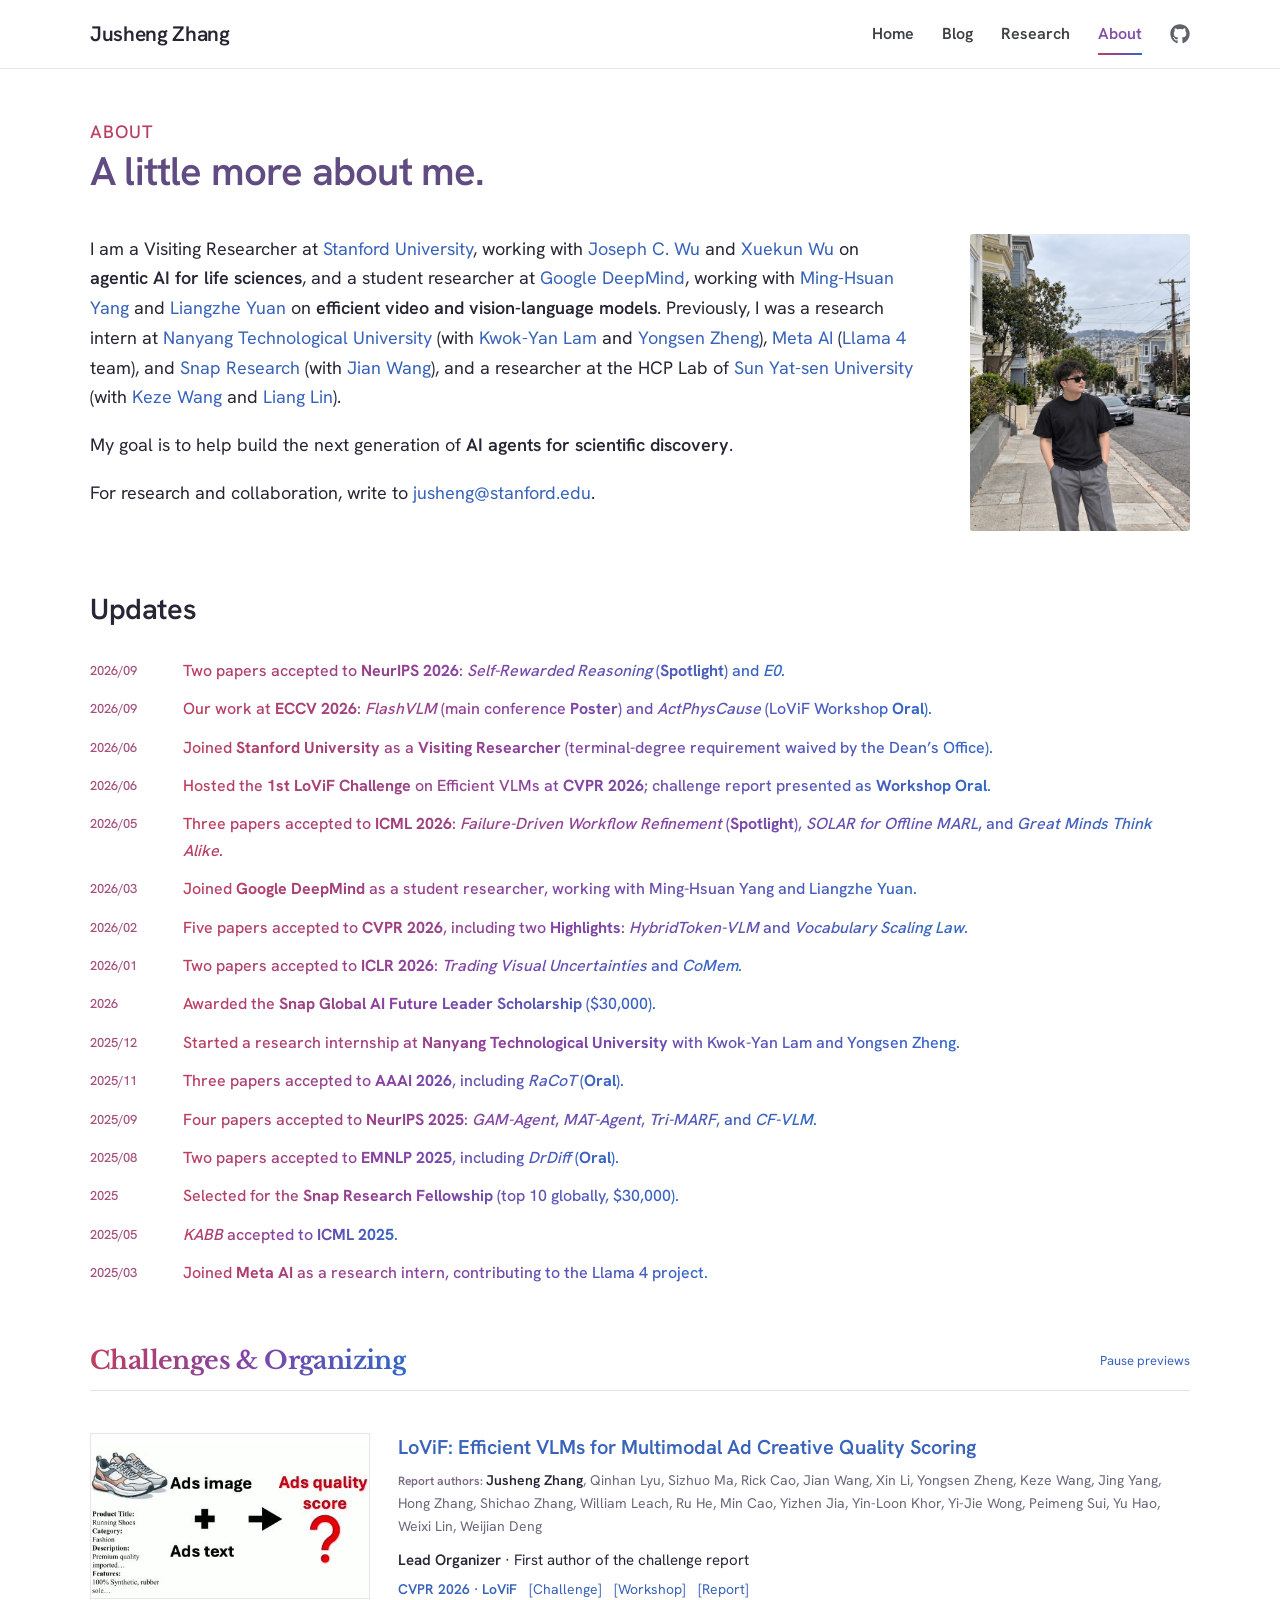
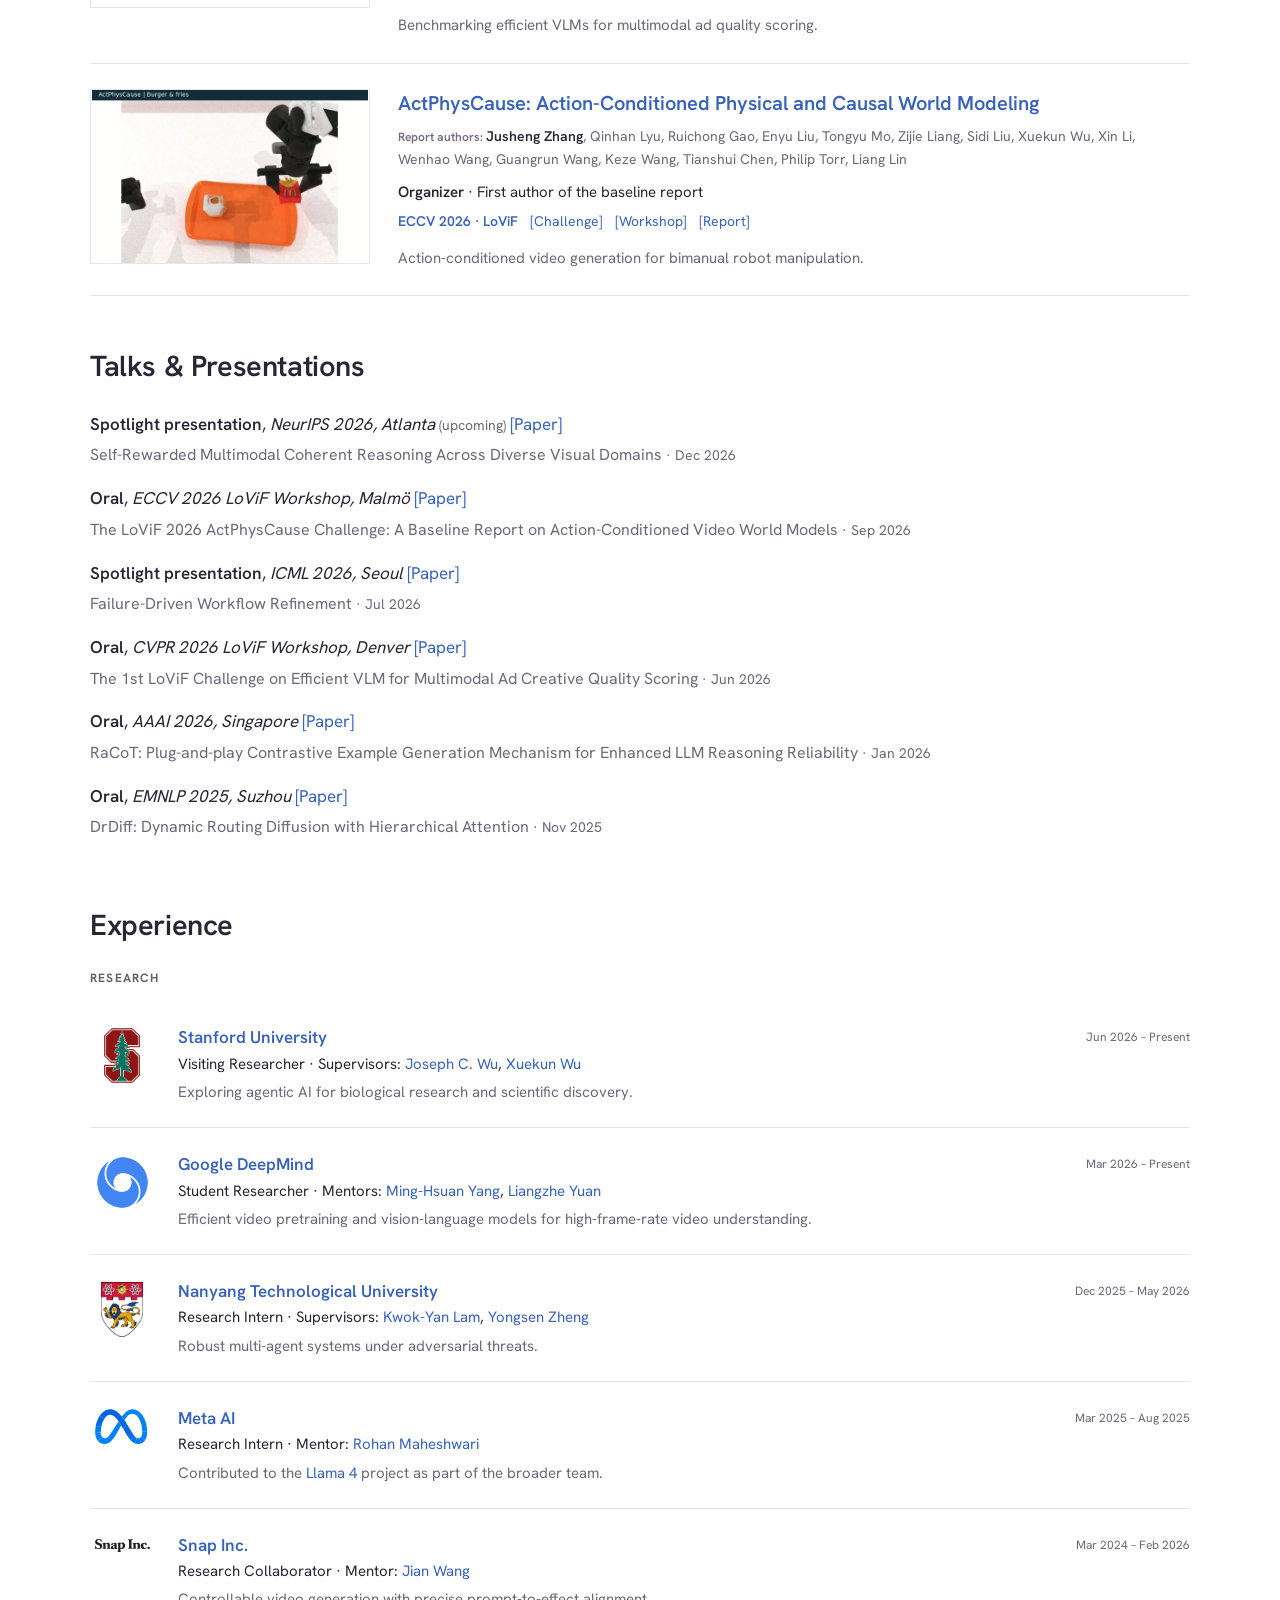
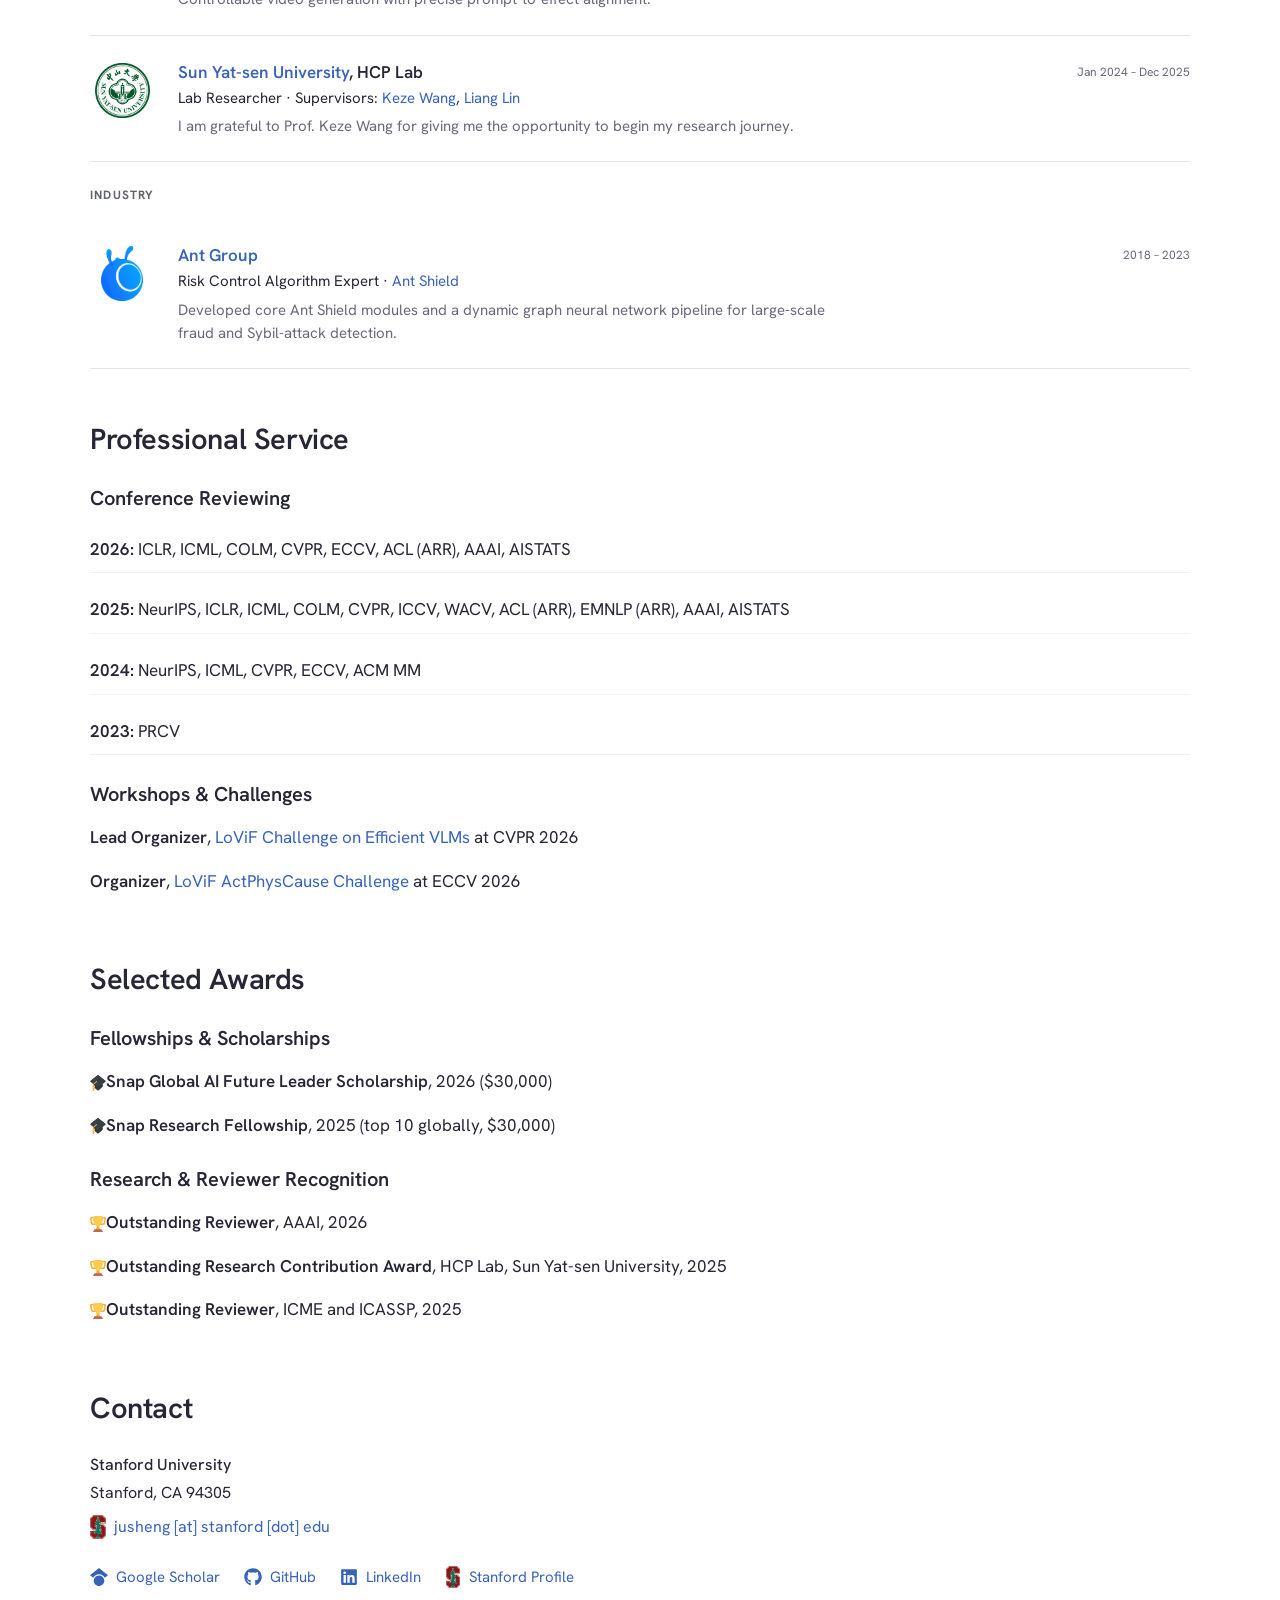
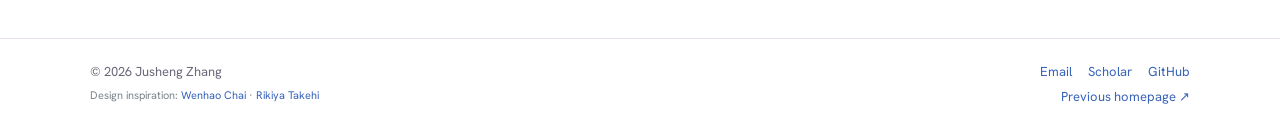
==== commit 1786f86d: "Restore the warmer gradient palette without the header stripe" ====
--- a/about/index.html
+++ b/about/index.html
@@ -3,7 +3,7 @@
 <meta name="robots" content="index, follow"><meta name="description" content="Jusheng Zhang — research on AI agents, multimodal intelligence, and scientific discovery.">
 <link rel="canonical" href="https://jushengzhang.github.io/about/">
 <meta name="theme-color" content="#ffffff"><title>About · Jusheng Zhang</title>
-<link rel="stylesheet" href="/style.css?v=50c1319ac1"><script defer src="/site.js?v=6d56d5592b"></script></head>
+<link rel="stylesheet" href="/style.css?v=e2bb0740c4"><script defer src="/site.js?v=6d56d5592b"></script></head>
 <body class=""><a class="skip" href="#content">Skip to content</a>
 <header class="site-header"><div class="shell header-inner"><a class="wordmark" href="/">Jusheng Zhang</a><nav class="nav" aria-label="Main navigation"><a href="/">Home</a><a href="/posts/">Blog</a><a href="/research/">Research</a><a href="/about/" aria-current="page">About</a><a class="nav-github" href="https://github.com/jushengzhang" aria-label="GitHub"><svg aria-hidden="true" focusable="false" viewbox="0 0 496 512" xmlns="http://www.w3.org/2000/svg"><!--! Font Awesome Free 6.7.2 by @fontawesome - https://fontawesome.com License - https://fontawesome.com/license/free (Icons: CC BY 4.0, Fonts: SIL OFL 1.1, Code: MIT License) Copyright 2024 Fonticons, Inc. --><path d="M165.9 397.4c0 2-2.3 3.6-5.2 3.6-3.3.3-5.6-1.3-5.6-3.6 0-2 2.3-3.6 5.2-3.6 3-.3 5.6 1.3 5.6 3.6zm-31.1-4.5c-.7 2 1.3 4.3 4.3 4.9 2.6 1 5.6 0 6.2-2s-1.3-4.3-4.3-5.2c-2.6-.7-5.5.3-6.2 2.3zm44.2-1.7c-2.9.7-4.9 2.6-4.6 4.9.3 2 2.9 3.3 5.9 2.6 2.9-.7 4.9-2.6 4.6-4.6-.3-1.9-3-3.2-5.9-2.9zM244.8 8C106.1 8 0 113.3 0 252c0 110.9 69.8 205.8 169.5 239.2 12.8 2.3 17.3-5.6 17.3-12.1 0-6.2-.3-40.4-.3-61.4 0 0-70 15-84.7-29.8 0 0-11.4-29.1-27.8-36.6 0 0-22.9-15.7 1.6-15.4 0 0 24.9 2 38.6 25.8 21.9 38.6 58.6 27.5 72.9 20.9 2.3-16 8.8-27.1 16-33.7-55.9-6.2-112.3-14.3-112.3-110.5 0-27.5 7.6-41.3 23.6-58.9-2.6-6.5-11.1-33.3 2.6-67.9 20.9-6.5 69 27 69 27 20-5.6 41.5-8.5 62.8-8.5s42.8 2.9 62.8 8.5c0 0 48.1-33.6 69-27 13.7 34.7 5.2 61.4 2.6 67.9 16 17.7 25.8 31.5 25.8 58.9 0 96.5-58.9 104.2-114.8 110.5 9.2 7.9 17 22.9 17 46.4 0 33.7-.3 75.4-.3 83.6 0 6.5 4.6 14.4 17.3 12.1C428.2 457.8 496 362.9 496 252 496 113.3 383.5 8 244.8 8zM97.2 352.9c-1.3 1-1 3.3.7 5.2 1.6 1.6 3.9 2.3 5.2 1 1.3-1 1-3.3-.7-5.2-1.6-1.6-3.9-2.3-5.2-1zm-10.8-8.1c-.7 1.3.3 2.9 2.3 3.9 1.6 1 3.6.7 4.3-.7.7-1.3-.3-2.9-2.3-3.9-2-.6-3.6-.3-4.3.7zm32.4 35.6c-1.6 1.3-1 4.3 1.3 6.2 2.3 2.3 5.2 2.6 6.5 1 1.3-1.3.7-4.3-1.3-6.2-2.2-2.3-5.2-2.6-6.5-1zm-11.4-14.7c-1.6 1-1.6 3.6 0 5.9 1.6 2.3 4.3 3.3 5.6 2.3 1.6-1.3 1.6-3.9 0-6.2-1.4-2.3-4-3.3-5.6-2z"></path></svg></a></nav></div></header>
 <main id="content"><div class="shell"><header class="page-intro"><p class="eyebrow gradient-label">About</p><h1>A little more about me.</h1></header><div class="about-grid"><div class="about-copy"><p>I am a Visiting Researcher at <a href="https://www.stanford.edu/">Stanford University</a>, working with <a href="https://profiles.stanford.edu/joseph-wu">Joseph C. Wu</a> and <a href="https://profiles.stanford.edu/xuekun-wu">Xuekun Wu</a> on <b>agentic AI for life sciences</b>, and a student researcher at <a href="https://deepmind.google/">Google DeepMind</a>, working with <a href="https://scholar.google.com/citations?user=p9-ohHsAAAAJ">Ming-Hsuan Yang</a> and <a href="https://scholar.google.com/citations?user=1H9CkZgAAAAJ">Liangzhe Yuan</a> on <b>efficient video and vision-language models</b>. Previously, I was a research intern at <a href="https://www.ntu.edu.sg/">Nanyang Technological University</a> (with <a href="https://scholar.google.com/citations?user=NDMIYKsAAAAJ">Kwok-Yan Lam</a> and <a href="https://scholar.google.com/citations?user=JDN-eaYAAAAJ">Yongsen Zheng</a>), <a href="https://ai.meta.com/">Meta AI</a> (<a href="https://ai.meta.com/blog/llama-4-multimodal-intelligence/">Llama 4</a> team), and <a href="https://research.snap.com/">Snap Research</a> (with <a href="https://jianwang-cmu.github.io/">Jian Wang</a>), and a researcher at the HCP Lab of <a href="https://www.sysu.edu.cn/">Sun Yat-sen University</a> (with <a href="https://scholar.google.com/citations?user=Qirk2fYAAAAJ">Keze Wang</a> and <a href="https://scholar.google.com/citations?user=Nav8m8gAAAAJ">Liang Lin</a>).</p><p class="hero-goal">My goal is to help build the next generation of <b>AI agents for scientific discovery</b>.</p><p>For research and collaboration, write to <a href="mailto:jusheng@stanford.edu">jusheng@stanford.edu</a>.</p></div><img src="/assets/photo.jpg" width="1079" height="1458" alt="Portrait of Jusheng Zhang"></div><section class="about-section" id="updates"><h2>Updates</h2><ul class="updates-list"><li><time datetime="2026-09">2026/09</time><div class="update-copy">Two papers accepted to <b>NeurIPS 2026</b>: <i>Self-Rewarded Reasoning</i> (<b>Spotlight</b>) and <i>E0</i>.</div></li><li><time datetime="2026-09">2026/09</time><div class="update-copy">Our work at <b>ECCV 2026</b>: <i>FlashVLM</i> (main conference <b>Poster</b>) and <i>ActPhysCause</i> (LoViF Workshop <b>Oral</b>).</div></li><li><time datetime="2026-06">2026/06</time><div class="update-copy">Joined <b>Stanford University</b> as a <b>Visiting Researcher</b> (terminal-degree requirement waived by the <abbr title="Dean’s Office of Academic Affairs">Dean’s Office</abbr>).</div></li><li><time datetime="2026-06">2026/06</time><div class="update-copy">Hosted the <b>1st LoViF Challenge</b> on Efficient VLMs at <b>CVPR 2026</b>; challenge report presented as <b>Workshop Oral</b>.</div></li><li><time datetime="2026-05">2026/05</time><div class="update-copy">Three papers accepted to <b>ICML 2026</b>: <i>Failure-Driven Workflow Refinement</i> (<b>Spotlight</b>), <i>SOLAR for Offline MARL</i>, and <i>Great Minds Think Alike</i>.</div></li><li><time datetime="2026-03">2026/03</time><div class="update-copy">Joined <b>Google DeepMind</b> as a student researcher, working with Ming-Hsuan Yang and Liangzhe Yuan.</div></li><li><time datetime="2026-02">2026/02</time><div class="update-copy">Five papers accepted to <b>CVPR 2026</b>, including two <b>Highlights</b>: <i>HybridToken-VLM</i> and <i>Vocabulary Scaling Law</i>.</div></li><li><time datetime="2026-01">2026/01</time><div class="update-copy">Two papers accepted to <b>ICLR 2026</b>: <i>Trading Visual Uncertainties</i> and <i>CoMem</i>.</div></li><li><time datetime="2026">2026</time><div class="update-copy">Awarded the <b>Snap Global AI Future Leader Scholarship</b> ($30,000).</div></li><li><time datetime="2025-12">2025/12</time><div class="update-copy">Started a research internship at <b>Nanyang Technological University</b> with Kwok-Yan Lam and Yongsen Zheng.</div></li><li><time datetime="2025-11">2025/11</time><div class="update-copy">Three papers accepted to <b>AAAI 2026</b>, including <i>RaCoT</i> (<b>Oral</b>).</div></li><li><time datetime="2025-09">2025/09</time><div class="update-copy">Four papers accepted to <b>NeurIPS 2025</b>: <i>GAM-Agent</i>, <i>MAT-Agent</i>, <i>Tri-MARF</i>, and <i>CF-VLM</i>.</div></li><li><time datetime="2025-08">2025/08</time><div class="update-copy">Two papers accepted to <b>EMNLP 2025</b>, including <i>DrDiff</i> (<b>Oral</b>).</div></li><li><time datetime="2025">2025</time><div class="update-copy">Selected for the <b>Snap Research Fellowship</b> (top 10 globally, $30,000).</div></li><li><time datetime="2025-05">2025/05</time><div class="update-copy"><i>KABB</i> accepted to <b>ICML 2025</b>.</div></li><li><time datetime="2025-03">2025/03</time><div class="update-copy">Joined <b>Meta AI</b> as a research intern, contributing to the Llama 4 project.</div></li></ul></section><section class="about-section" id="challenges">
--- a/style.css
+++ b/style.css
@@ -23,24 +23,22 @@
 @media(max-width:800px){.profile{grid-template-columns:210px minmax(0,1fr);gap:34px;padding-top:38px}.profile-photo-frame{width:210px;height:235px}.profile-social{width:205px;margin-top:18px;margin-bottom:22px}.profile-copy h1{font-size:36px}.profile-copy p{font-size:17px;line-height:1.65}.affiliation a{font-size:14px}.affiliation span{font-size:12px}}
 @media(max-width:640px){.shell{width:calc(100% - 40px)}.profile{grid-template-columns:1fr;gap:27px;padding-top:30px;padding-bottom:14px}.profile-sidebar{grid-template-columns:132px minmax(0,1fr);column-gap:24px;row-gap:15px}.profile-photo-frame{width:132px;height:147px;grid-column:1;grid-row:1/3;border-radius:5px}.profile-photo-frame .profile-photo{width:100%;height:100%;object-position:50% 70%}.profile-social{width:auto;max-width:none;grid-column:2;grid-row:1;margin:3px 0 0;gap:10px}.affiliations{grid-column:2;grid-row:2;gap:13px}.affiliation{grid-template-columns:25px minmax(0,1fr);gap:9px}.affiliation img{max-width:25px;max-height:31px}.affiliation a{font-size:13px}.affiliation span{font-size:11px}.profile-copy h1{font-size:34px;margin-bottom:19px}.profile-copy p{font-size:17px;line-height:1.68;margin-bottom:16px}.blog-section{padding-top:23px}.section-heading h2{font-size:26px}.blog-entry h3{font-size:21px}.blog-entry>p:last-child{font-size:15px}}
 
-/* A coordinated violet-to-blue palette, with gradient accents on key text. */
+/* Restore the expressive color of the original homepage, with a denser rhythm. */
 :root {
-  --ink: #26334a;
-  --muted: #68758a;
-  --blue: #3d64b8;
-  --teal: #6b55a5;
-  --line: #e4e9f2;
-  --wash: #f5f7fc;
-  --gradient: linear-gradient(105deg, #7854a3 0%, #6162b3 48%, #356dbb 100%);
-  --news-gradient: linear-gradient(105deg, #a34f79 0%, #7a58a6 44%, #3d69b5 100%);
-}
-::selection { background: #e3e9fc; color: #26334a; }
+  --ink: #272635;
+  --muted: #6a697b;
+  --blue: #3863bb;
+  --teal: #854bac;
+  --line: #e9e3ee;
+  --gradient: linear-gradient(100deg, #bd3f5d 0%, #8643a5 48%, #3068c7 100%);
+}
+::selection { background: #eadff4; }
 .home-page {
-  background: linear-gradient(180deg, #f9faff 0, #fff 720px);
-}
-.site-header { background: rgba(255, 255, 255, .97); border-bottom-color: var(--line); }
+  background: linear-gradient(125deg, #fff9fb 0%, #fff 32%, #fff 70%, #f8f9ff 100%);
+}
+.site-header { border-bottom-color: #e9e3ee; }
 .header-inner { height: 68px; }
-.nav a[aria-current=page] { color: #5b5cab; }
+.nav a[aria-current=page] { color: #8450a7; }
 .nav a[aria-current=page]::after { background: var(--gradient); }
 .profile {
   grid-template-columns: 240px minmax(0, 1fr);
@@ -51,28 +49,29 @@
   width: 240px;
   height: 246px;
   border-radius: 8px;
-  box-shadow: 0 5px 18px #263c6810;
+  box-shadow: 0 6px 22px #693a8c12;
 }
 .profile-social { width: 230px; margin: 17px 0 20px; }
-.profile-social a { color: #526da4; }
-.profile-social a:hover { color: var(--teal); }
+.profile-social a { color: #5c64a1; }
+.profile-social a:hover { color: #aa426e; }
 .profile-copy h1 { font-size: 44px; margin-bottom: 20px; }
-.profile-copy p { font-size: 18px; line-height: 1.62; margin-bottom: 14px; color: var(--ink); }
-.profile-copy p a { color: var(--blue); border-bottom-color: #cbd8ee; }
+.profile-copy p { font-size: 18px; line-height: 1.62; margin-bottom: 14px; }
+.profile-copy p a { color: #4863a4; border-bottom-color: #d5c9e4; }
 .profile-copy p:last-of-type { margin-bottom: 0; }
 .research-topics { display: flex; flex-wrap: wrap; gap: 7px 18px; margin-top: 18px; }
-.research-topics a { color: var(--blue); font-size: 13px; font-weight: 600; }
-.research-topics a:hover { color: var(--teal); text-decoration-color: #8e7fc0; }
+.research-topics a { color: #775397; font-size: 13px; font-weight: 600; }
+.research-topics a:nth-child(2n) { color: #486bb0; }
+.research-topics a:hover { text-decoration-color: #b34d84; }
 .section-heading {
   margin-bottom: 17px;
   padding-bottom: 12px;
-  border-bottom: 1px solid var(--line);
+  border-bottom: 1px solid #e8e1ed;
 }
 .section-heading h2 {
   font: 700 25px/1.35 Baskerville, Georgia, serif;
   letter-spacing: -.6px;
 }
-.section-heading .subtle-link { font-size: 14px; color: var(--blue); }
+.section-heading .subtle-link { font-size: 14px; color: #6654a5; }
 .page-section { padding: 22px 0 17px; }
 .blog-section { padding-top: 20px; }
 .featured-note {
@@ -81,29 +80,29 @@
   align-items: center;
   gap: 28px;
   padding: 19px 23px;
-  border: 1px solid #e1e7f3;
+  border: 1px solid #e7dfed;
   border-radius: 8px;
-  background: linear-gradient(110deg, #f5f8ff 0%, #f9f8fe 52%, #f3f8ff 100%);
-}
-.featured-note:hover { border-color: #b5c5e3; text-decoration: none; }
+  background: linear-gradient(110deg, #fff6f9 0%, #faf7ff 52%, #f1f6ff 100%);
+}
+.featured-note:hover { border-color: #c5abd9; text-decoration: none; }
 .note-copy { padding: 0; }
-.note-meta { margin-bottom: 7px; font-size: 10px; color: #695b8c; }
-.draft-tag { color: var(--muted); border-left-color: #d5dced; }
+.note-meta { margin-bottom: 7px; font-size: 10px; color: #925880; }
+.draft-tag { color: #81718b; border-left-color: #d9c6e3; }
 .featured-note h3 {
   font: 600 23px/1.32 var(--body);
   max-width: none;
   margin: 0 0 8px;
-  color: var(--ink);
-}
-.featured-note p { font-size: 15px; line-height: 1.5; margin-bottom: 10px; color: var(--muted); }
-.read-link { font-size: 13px; color: var(--blue); font-weight: 600; }
+  color: #40334d;
+}
+.featured-note p { font-size: 15px; line-height: 1.5; margin-bottom: 10px; color: #74657e; }
+.read-link { font-size: 13px; color: #6b53ac; font-weight: 600; }
 .note-art { display: block; padding: 0; }
 .note-art img {
   display: block;
   width: 196px;
   height: 123px;
   object-fit: contain;
-  border: 1px solid var(--line);
+  border: 1px solid #e5deeb;
   border-radius: 3px;
   background: #fff;
 }
@@ -115,22 +114,22 @@
   font-size: 16px;
   line-height: 1.65;
 }
-.updates-list time { color: #65749a; font-weight: 500; padding-top: 2px; }
-.updates-list .update-copy { width: fit-content; max-width: 100%; color: #705a98; font-weight: 500; }
+.updates-list time { color: #a4527d; font-weight: 500; padding-top: 2px; }
+.updates-list .update-copy { width: fit-content; max-width: 100%; color: #8852a1; font-weight: 500; }
 .updates-list b { font-weight: 700; }
 .updates-list abbr { text-decoration: none; }
 .research-section { padding-top: 24px; }
 .research-grid { gap: 23px; }
 .research-card { grid-template-columns: 174px minmax(0, 1fr); gap: 0 24px; }
-.card-meta { color: var(--muted); }
-.card-meta .award { color: #9d4d72; }
-.research-card h3 a { color: var(--ink); }
-.page-intro h1 { color: #354b78; }
-.article-band { background: linear-gradient(110deg, #f4f7ff, #f8f7fd 53%, #f1f7ff); }
+.card-meta { color: #816693; }
+.card-meta .award { color: #ae466f; }
+.research-card h3 a { color: #3e3950; }
+.page-intro h1 { color: #604b82; }
+.article-band { background: linear-gradient(110deg, #fff5f8, #f8f3ff 53%, #f0f6ff); }
 .article-progress { background: var(--gradient); }
-.tldr { background: #f6f8fe; border-color: #e1e7f3; }
-.chip[aria-pressed=true] { color: #465fa4; background: #edf1fc; border-color: #dce3f5; }
-.site-footer { margin-top: 30px; padding: 23px 0; border-top-color: var(--line); }
+.tldr { background: #fbf8ff; border-color: #e7dff0; }
+.chip[aria-pressed=true] { color: #754d9d; background: #f0e9f8; border-color: #e2d5ed; }
+.site-footer { margin-top: 30px; padding: 23px 0; border-top-color: #e9e1ef; }
 
 @supports ((background-clip: text) or (-webkit-background-clip: text)) {
   .profile-copy h1,
@@ -145,7 +144,6 @@
     -webkit-text-fill-color: transparent;
   }
   .profile-copy h1, .section-heading h2 { width: fit-content; max-width: 100%; }
-  .updates-list .update-copy { background-image: var(--news-gradient); }
   .updates-list .update-copy * { color: inherit; -webkit-text-fill-color: inherit; }
 }
 @media (max-width: 1100px) {
@@ -201,7 +199,7 @@
 
 /* Put the substance of the research back on the landing page. */
 .home-research { padding-top: 23px; }
-.research-topics > span { color: var(--muted); font-size: 13px; }
+.research-topics > span { color: #88728f; font-size: 13px; }
 
 /* Contact uses the same small blue icon treatment as the profile links. */
 #contact .contact-address {
@@ -286,17 +284,17 @@
   gap: 20px;
   margin-top: 16px;
   padding: 14px 0 12px;
-  border-top: 1px solid var(--line);
-}
-.domain-heading h3 { font: 600 22px/1.4 var(--body); color: #405b87; letter-spacing: -.3px; }
-.domain-heading p { color: var(--muted); font-size: 14px; line-height: 1.5; margin: 5px 0 0; }
+  border-top: 1px solid #e6e0ed;
+}
+.domain-heading h3 { font: 600 22px/1.4 var(--body); color: #69518d; letter-spacing: -.3px; }
+.domain-heading p { color: #7b7386; font-size: 14px; line-height: 1.5; margin: 5px 0 0; }
 .domain-heading > a { font-size: 13px; white-space: nowrap; }
 .home-research .pub { grid-template-columns: 224px minmax(0, 1fr); gap: 29px; padding: 22px 0; }
 .home-research .pub:first-child { padding-top: 17px; }
 .home-research .pub:last-child { border-bottom: 0; }
 .home-research .pub .figure-open > img { max-height: 210px; }
 .home-research .pub .title { font-size: 20px; line-height: 1.35; margin: 0 0 7px; }
-.home-research .pub .research-takeaway { color: #596b85; font-size: 15px; line-height: 1.55; margin-bottom: 9px; }
+.home-research .pub .research-takeaway { color: #5a5670; font-size: 15px; line-height: 1.55; margin-bottom: 9px; }
 .home-research .pub .authors { font-size: 13.5px; line-height: 1.55; margin-bottom: 7px; }
 .home-research .pub .venue { font-size: 14px; line-height: 1.5; margin: 5px 0; }
 .home-research .pub-links { font-size: 14px; gap: 5px 13px; line-height: 1.5; }
@@ -309,18 +307,18 @@
   gap: 5px 25px;
   padding: 20px 23px;
   margin-top: 15px;
-  border: 1px solid var(--line);
+  border: 1px solid #e7dfee;
   border-radius: 6px;
-  background: #f7f9fe;
+  background: #fcf9ff;
   scroll-margin-top: 96px;
 }
 .science-direction > div { grid-column: 1; grid-row: 1 / 3; }
-.direction-status { font-size: 11px; color: var(--muted); }
-.science-direction h3 { font-size: 20px; line-height: 1.4; color: #405b87; margin-top: 4px; }
-.science-direction p { grid-column: 2; font-size: 14px; line-height: 1.6; color: var(--muted); margin: 0; }
+.direction-status { font-size: 11px; color: #94729d; }
+.science-direction h3 { font-size: 20px; line-height: 1.4; color: #71528f; margin-top: 4px; }
+.science-direction p { grid-column: 2; font-size: 14px; line-height: 1.6; color: #6c6478; margin: 0; }
 .science-direction > a { grid-column: 2; font-size: 13px; }
 .further-work { display: flex; flex-wrap: wrap; gap: 7px 17px; margin: 18px 0 4px; font-size: 13px; line-height: 1.7; }
-.further-work strong { color: #526585; }
+.further-work strong { color: #776783; }
 .home-challenges .challenge-list > li { grid-template-columns: 224px minmax(0, 1fr); gap: 29px; padding: 20px 0; }
 .home-challenges hr { display: none; }
 .home-challenges .challenge-title { font-size: 20px; }
@@ -332,20 +330,20 @@
   margin: 8px 0 10px;
 }
 .challenge-authors b { color: var(--ink); }
-.challenge-author-label { color: #596c89; font-size: 12px; font-weight: 600; }
+.challenge-author-label { color: #796886; font-size: 12px; font-weight: 600; }
 .home-challenges .challenge-authors { font-size: 13.5px; }
 .home-challenges .challenge-description { font-size: 14px; }
 .home-challenges .challenge-links { font-size: 13px; }
 .home-honors hr { display: none; }
 .home-honors .section-body { display: grid; grid-template-columns: 1fr 1fr; gap: 0 35px; }
-.home-honors h3 { color: #526585; font-size: 16px; margin: 1px 0 12px; }
+.home-honors h3 { color: #766185; font-size: 16px; margin: 1px 0 12px; }
 .home-honors h3:first-child { grid-column: 1; grid-row: 1; }
 .home-honors h3:nth-of-type(2) { grid-column: 2; grid-row: 1; }
 .home-honors .plain:first-of-type { grid-column: 1; grid-row: 2; }
 .home-honors .plain:nth-of-type(2) { grid-column: 2; grid-row: 2; }
 .home-honors .plain li { font-size: 14px; line-height: 1.6; margin: 0 0 12px; }
 .home-honors .inline-icon { display: inline-block; width: 16px; height: 16px; vertical-align: -2px; margin-right: 4px; }
-.home-honors .honor-detail { color: var(--muted); font-size: 13px; }
+.home-honors .honor-detail { color: #7f748c; font-size: 13px; }
 @media (max-width: 800px) {
   .research-recognition { grid-template-columns: 1fr; }
   .research-recognition > a, .research-recognition > div { padding: 11px 16px; border-right: 0; border-bottom: 1px solid #e7dfef; }
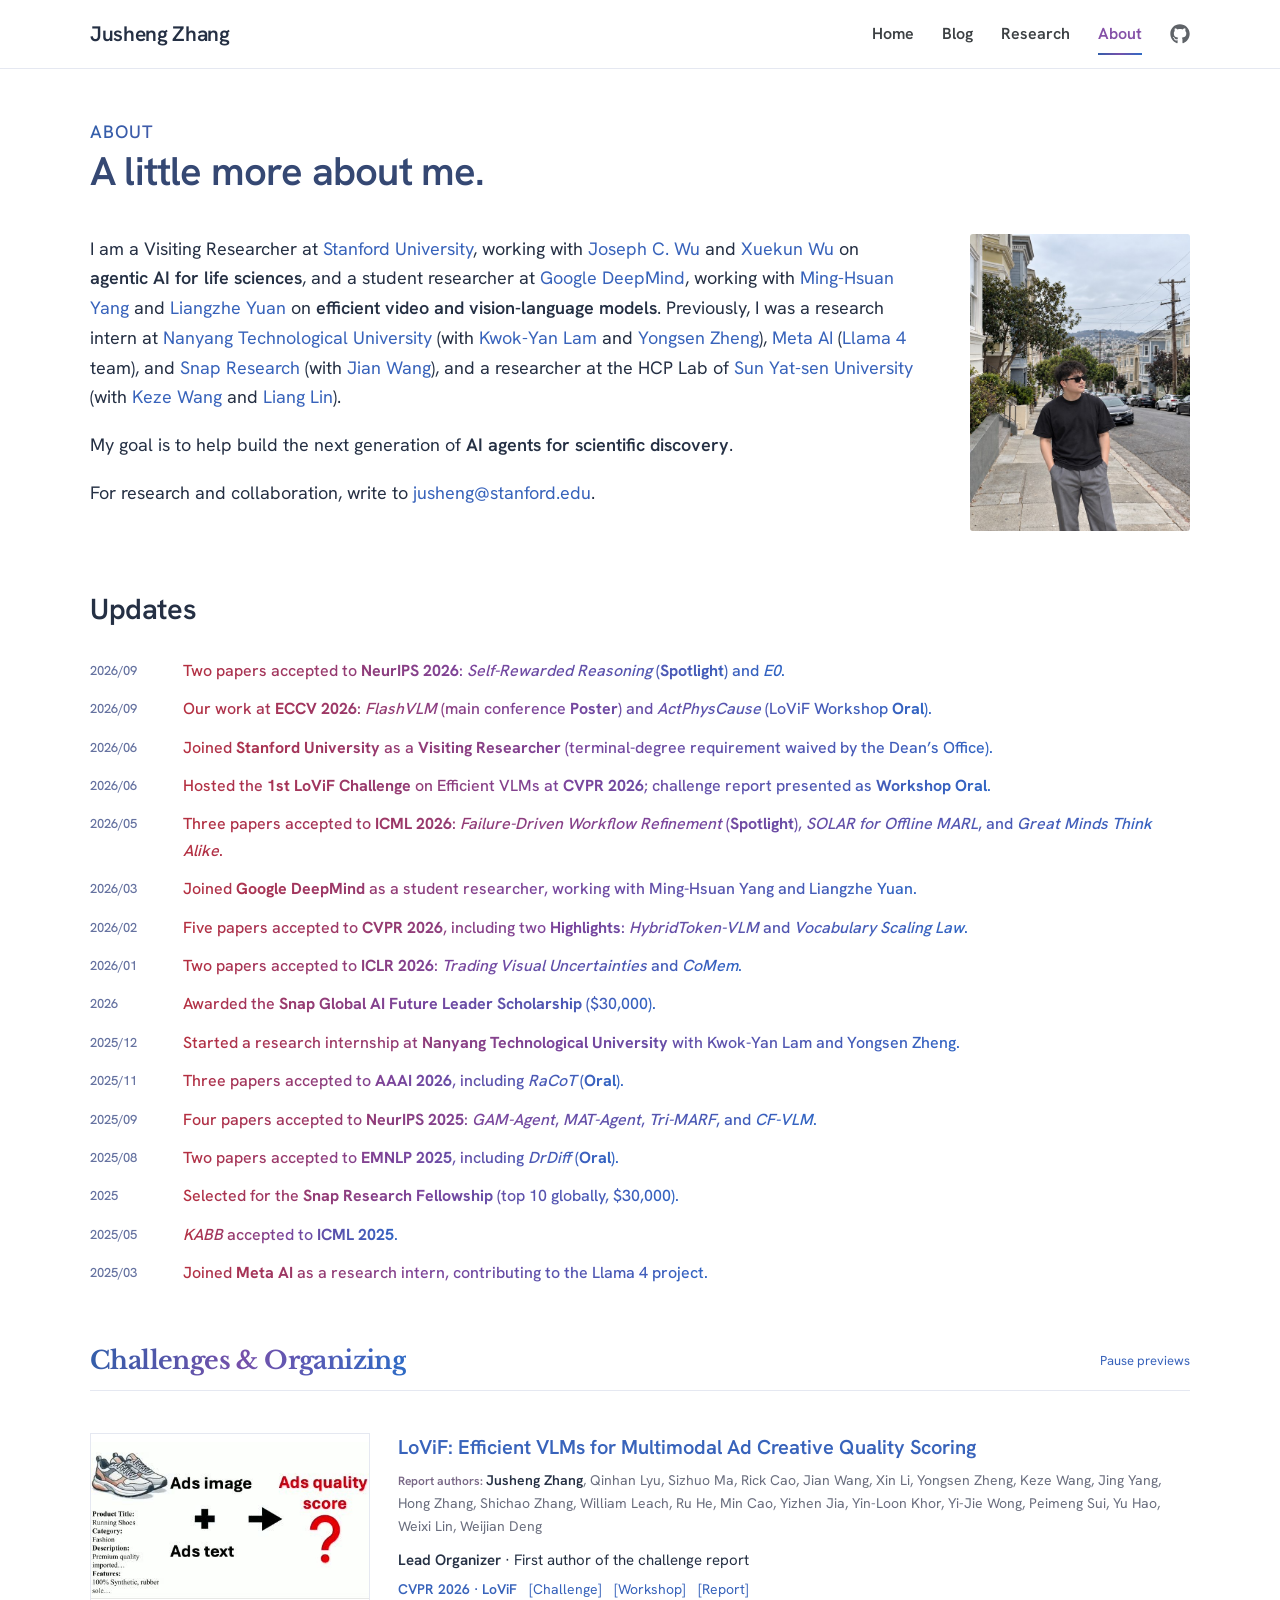
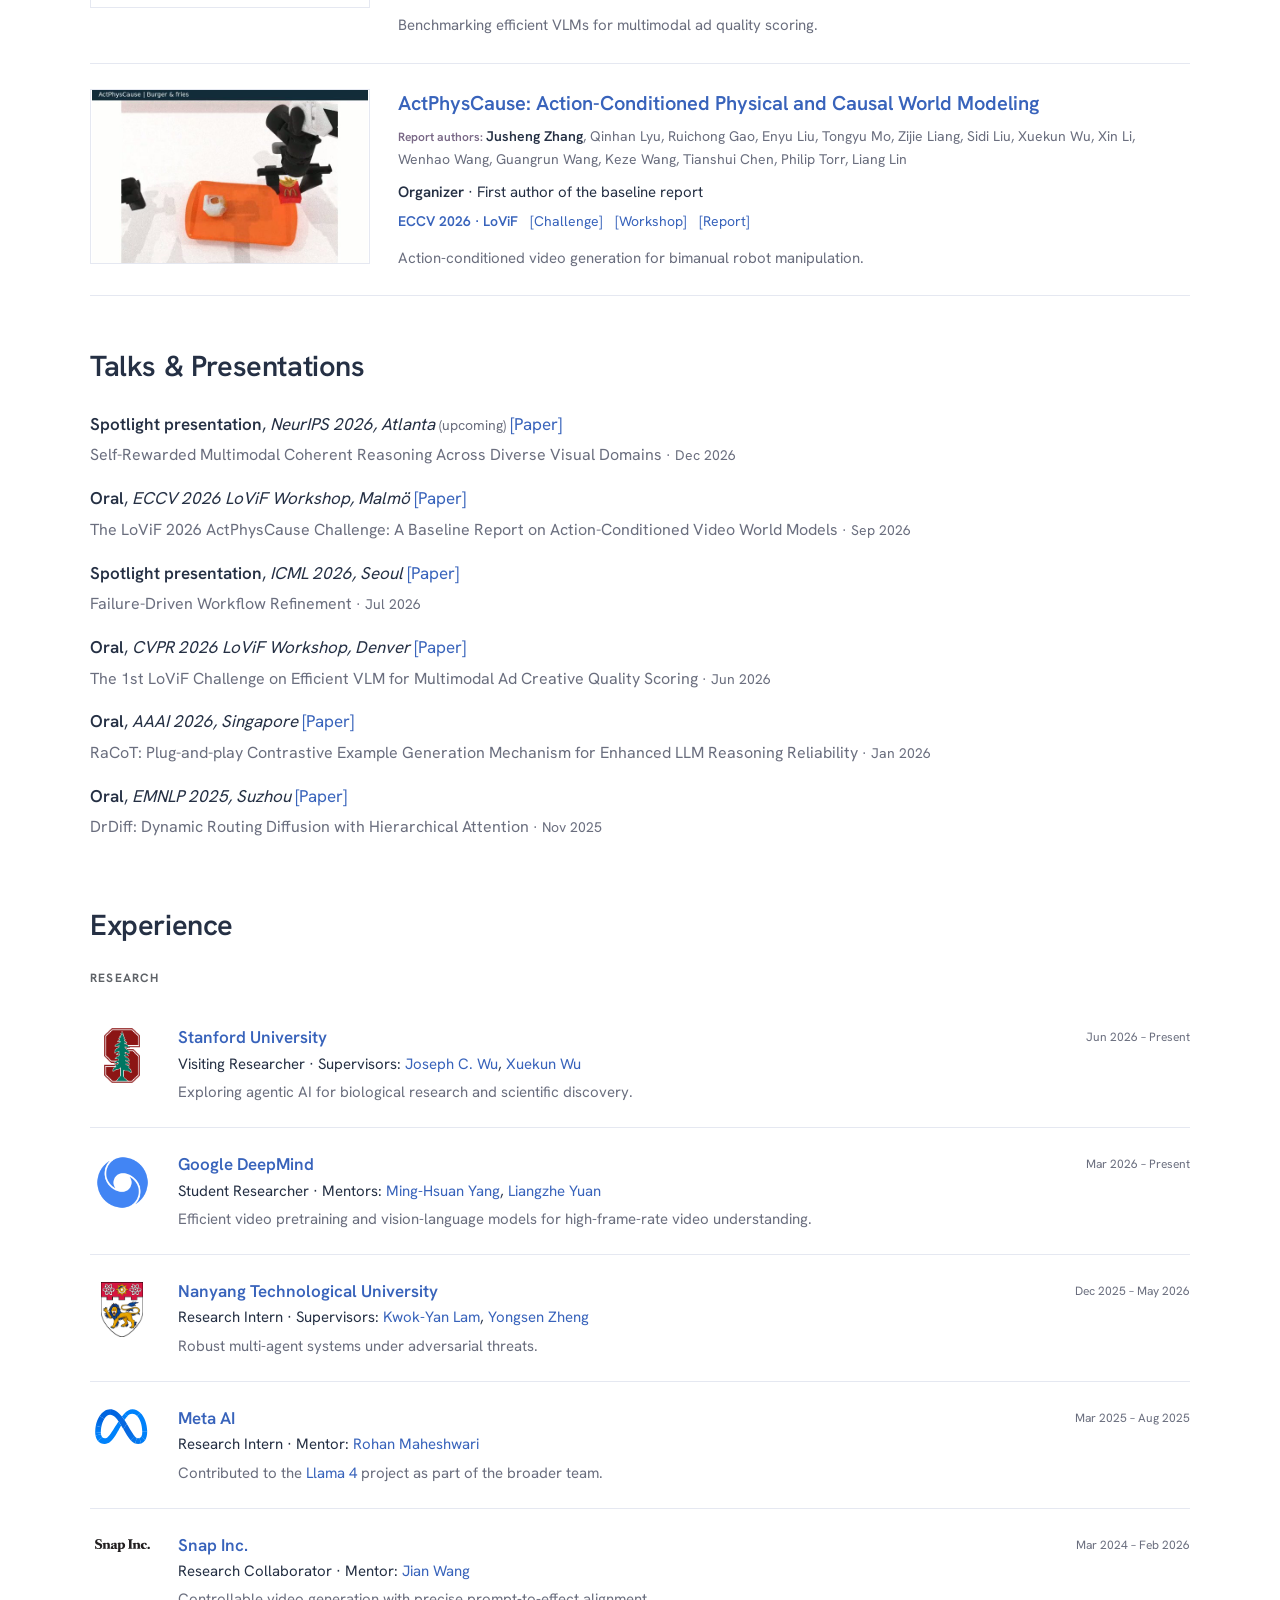
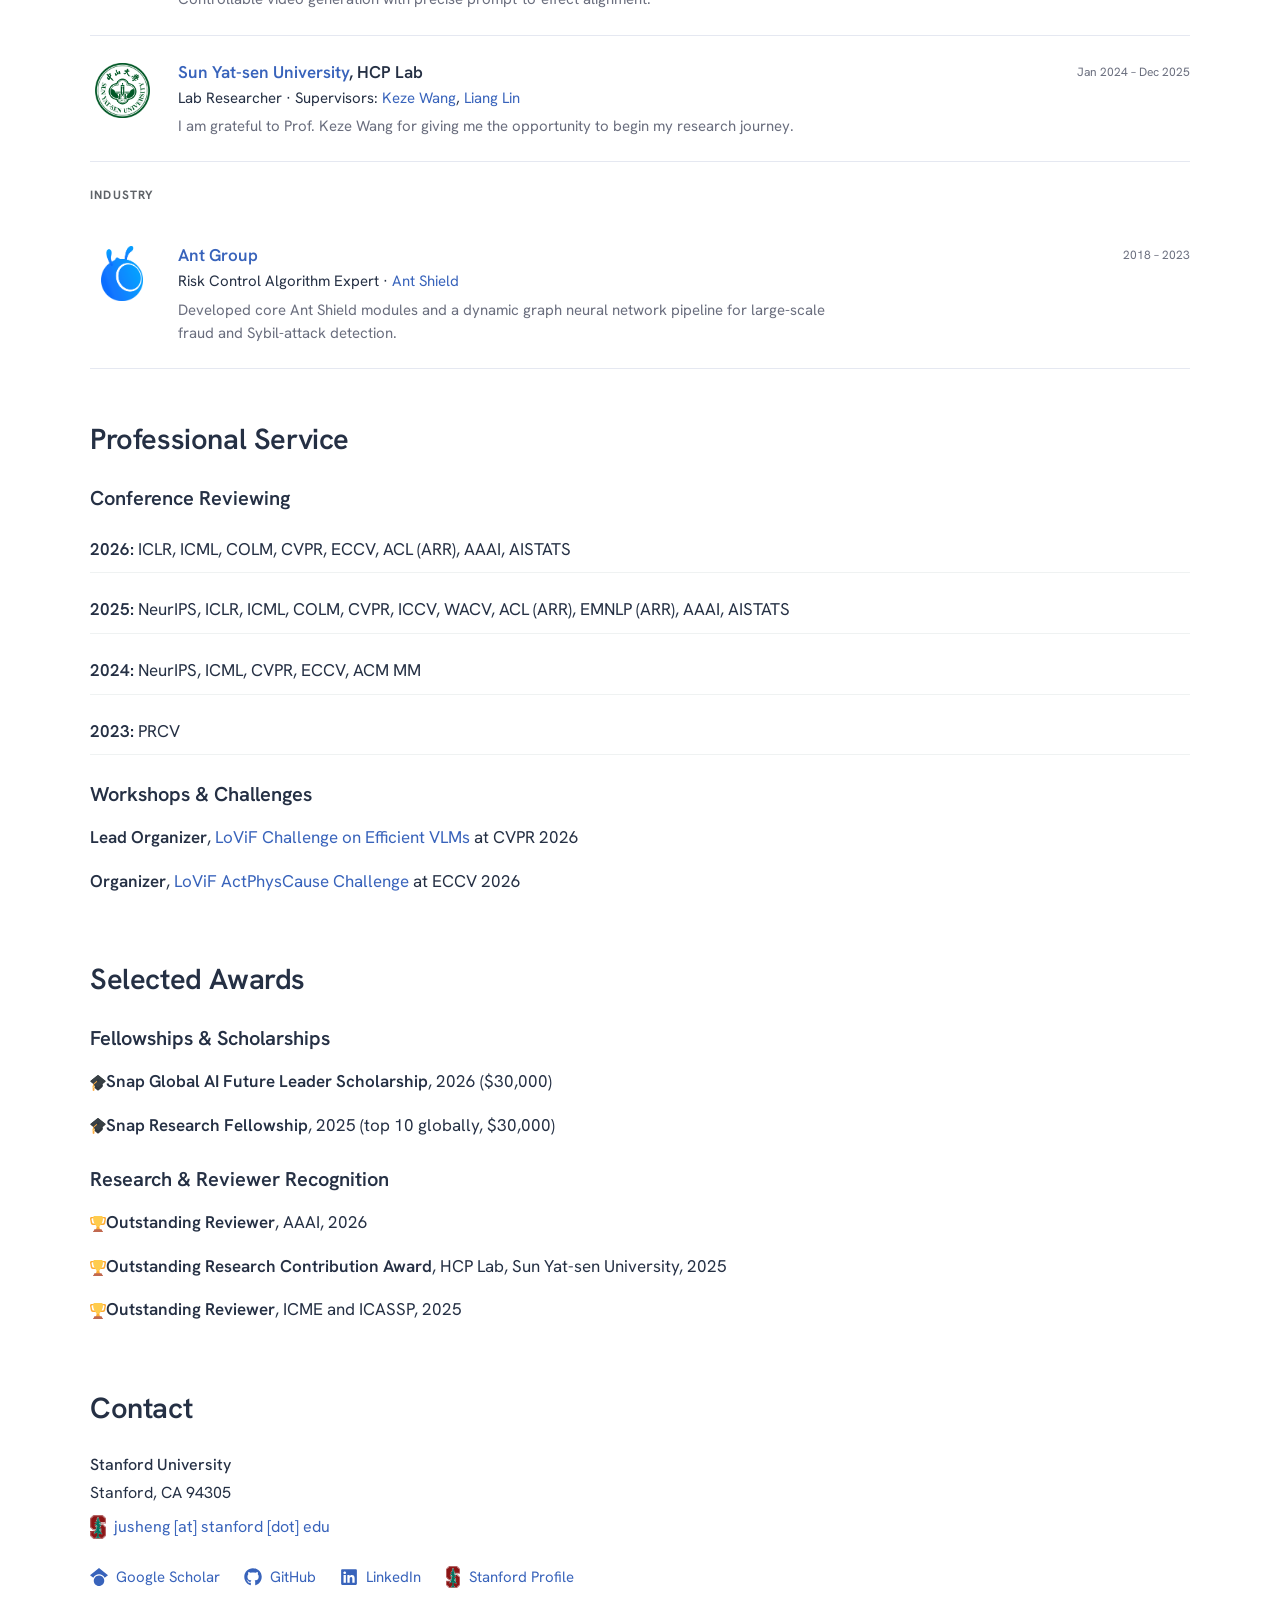
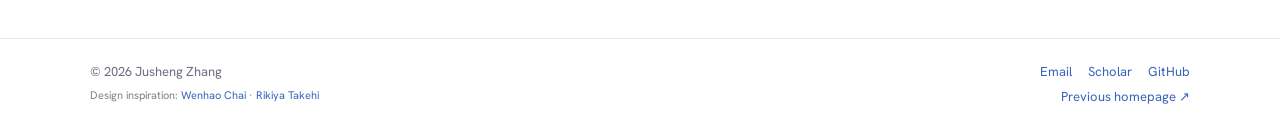
==== commit 7759ec7e: "Use white backgrounds and keep warm gradients in news" ====
--- a/about/index.html
+++ b/about/index.html
@@ -3,7 +3,7 @@
 <meta name="robots" content="index, follow"><meta name="description" content="Jusheng Zhang — research on AI agents, multimodal intelligence, and scientific discovery.">
 <link rel="canonical" href="https://jushengzhang.github.io/about/">
 <meta name="theme-color" content="#ffffff"><title>About · Jusheng Zhang</title>
-<link rel="stylesheet" href="/style.css?v=e2bb0740c4"><script defer src="/site.js?v=6d56d5592b"></script></head>
+<link rel="stylesheet" href="/style.css?v=b248493abc"><script defer src="/site.js?v=6d56d5592b"></script></head>
 <body class=""><a class="skip" href="#content">Skip to content</a>
 <header class="site-header"><div class="shell header-inner"><a class="wordmark" href="/">Jusheng Zhang</a><nav class="nav" aria-label="Main navigation"><a href="/">Home</a><a href="/posts/">Blog</a><a href="/research/">Research</a><a href="/about/" aria-current="page">About</a><a class="nav-github" href="https://github.com/jushengzhang" aria-label="GitHub"><svg aria-hidden="true" focusable="false" viewbox="0 0 496 512" xmlns="http://www.w3.org/2000/svg"><!--! Font Awesome Free 6.7.2 by @fontawesome - https://fontawesome.com License - https://fontawesome.com/license/free (Icons: CC BY 4.0, Fonts: SIL OFL 1.1, Code: MIT License) Copyright 2024 Fonticons, Inc. --><path d="M165.9 397.4c0 2-2.3 3.6-5.2 3.6-3.3.3-5.6-1.3-5.6-3.6 0-2 2.3-3.6 5.2-3.6 3-.3 5.6 1.3 5.6 3.6zm-31.1-4.5c-.7 2 1.3 4.3 4.3 4.9 2.6 1 5.6 0 6.2-2s-1.3-4.3-4.3-5.2c-2.6-.7-5.5.3-6.2 2.3zm44.2-1.7c-2.9.7-4.9 2.6-4.6 4.9.3 2 2.9 3.3 5.9 2.6 2.9-.7 4.9-2.6 4.6-4.6-.3-1.9-3-3.2-5.9-2.9zM244.8 8C106.1 8 0 113.3 0 252c0 110.9 69.8 205.8 169.5 239.2 12.8 2.3 17.3-5.6 17.3-12.1 0-6.2-.3-40.4-.3-61.4 0 0-70 15-84.7-29.8 0 0-11.4-29.1-27.8-36.6 0 0-22.9-15.7 1.6-15.4 0 0 24.9 2 38.6 25.8 21.9 38.6 58.6 27.5 72.9 20.9 2.3-16 8.8-27.1 16-33.7-55.9-6.2-112.3-14.3-112.3-110.5 0-27.5 7.6-41.3 23.6-58.9-2.6-6.5-11.1-33.3 2.6-67.9 20.9-6.5 69 27 69 27 20-5.6 41.5-8.5 62.8-8.5s42.8 2.9 62.8 8.5c0 0 48.1-33.6 69-27 13.7 34.7 5.2 61.4 2.6 67.9 16 17.7 25.8 31.5 25.8 58.9 0 96.5-58.9 104.2-114.8 110.5 9.2 7.9 17 22.9 17 46.4 0 33.7-.3 75.4-.3 83.6 0 6.5 4.6 14.4 17.3 12.1C428.2 457.8 496 362.9 496 252 496 113.3 383.5 8 244.8 8zM97.2 352.9c-1.3 1-1 3.3.7 5.2 1.6 1.6 3.9 2.3 5.2 1 1.3-1 1-3.3-.7-5.2-1.6-1.6-3.9-2.3-5.2-1zm-10.8-8.1c-.7 1.3.3 2.9 2.3 3.9 1.6 1 3.6.7 4.3-.7.7-1.3-.3-2.9-2.3-3.9-2-.6-3.6-.3-4.3.7zm32.4 35.6c-1.6 1.3-1 4.3 1.3 6.2 2.3 2.3 5.2 2.6 6.5 1 1.3-1.3.7-4.3-1.3-6.2-2.2-2.3-5.2-2.6-6.5-1zm-11.4-14.7c-1.6 1-1.6 3.6 0 5.9 1.6 2.3 4.3 3.3 5.6 2.3 1.6-1.3 1.6-3.9 0-6.2-1.4-2.3-4-3.3-5.6-2z"></path></svg></a></nav></div></header>
 <main id="content"><div class="shell"><header class="page-intro"><p class="eyebrow gradient-label">About</p><h1>A little more about me.</h1></header><div class="about-grid"><div class="about-copy"><p>I am a Visiting Researcher at <a href="https://www.stanford.edu/">Stanford University</a>, working with <a href="https://profiles.stanford.edu/joseph-wu">Joseph C. Wu</a> and <a href="https://profiles.stanford.edu/xuekun-wu">Xuekun Wu</a> on <b>agentic AI for life sciences</b>, and a student researcher at <a href="https://deepmind.google/">Google DeepMind</a>, working with <a href="https://scholar.google.com/citations?user=p9-ohHsAAAAJ">Ming-Hsuan Yang</a> and <a href="https://scholar.google.com/citations?user=1H9CkZgAAAAJ">Liangzhe Yuan</a> on <b>efficient video and vision-language models</b>. Previously, I was a research intern at <a href="https://www.ntu.edu.sg/">Nanyang Technological University</a> (with <a href="https://scholar.google.com/citations?user=NDMIYKsAAAAJ">Kwok-Yan Lam</a> and <a href="https://scholar.google.com/citations?user=JDN-eaYAAAAJ">Yongsen Zheng</a>), <a href="https://ai.meta.com/">Meta AI</a> (<a href="https://ai.meta.com/blog/llama-4-multimodal-intelligence/">Llama 4</a> team), and <a href="https://research.snap.com/">Snap Research</a> (with <a href="https://jianwang-cmu.github.io/">Jian Wang</a>), and a researcher at the HCP Lab of <a href="https://www.sysu.edu.cn/">Sun Yat-sen University</a> (with <a href="https://scholar.google.com/citations?user=Qirk2fYAAAAJ">Keze Wang</a> and <a href="https://scholar.google.com/citations?user=Nav8m8gAAAAJ">Liang Lin</a>).</p><p class="hero-goal">My goal is to help build the next generation of <b>AI agents for scientific discovery</b>.</p><p>For research and collaboration, write to <a href="mailto:jusheng@stanford.edu">jusheng@stanford.edu</a>.</p></div><img src="/assets/photo.jpg" width="1079" height="1458" alt="Portrait of Jusheng Zhang"></div><section class="about-section" id="updates"><h2>Updates</h2><ul class="updates-list"><li><time datetime="2026-09">2026/09</time><div class="update-copy">Two papers accepted to <b>NeurIPS 2026</b>: <i>Self-Rewarded Reasoning</i> (<b>Spotlight</b>) and <i>E0</i>.</div></li><li><time datetime="2026-09">2026/09</time><div class="update-copy">Our work at <b>ECCV 2026</b>: <i>FlashVLM</i> (main conference <b>Poster</b>) and <i>ActPhysCause</i> (LoViF Workshop <b>Oral</b>).</div></li><li><time datetime="2026-06">2026/06</time><div class="update-copy">Joined <b>Stanford University</b> as a <b>Visiting Researcher</b> (terminal-degree requirement waived by the <abbr title="Dean’s Office of Academic Affairs">Dean’s Office</abbr>).</div></li><li><time datetime="2026-06">2026/06</time><div class="update-copy">Hosted the <b>1st LoViF Challenge</b> on Efficient VLMs at <b>CVPR 2026</b>; challenge report presented as <b>Workshop Oral</b>.</div></li><li><time datetime="2026-05">2026/05</time><div class="update-copy">Three papers accepted to <b>ICML 2026</b>: <i>Failure-Driven Workflow Refinement</i> (<b>Spotlight</b>), <i>SOLAR for Offline MARL</i>, and <i>Great Minds Think Alike</i>.</div></li><li><time datetime="2026-03">2026/03</time><div class="update-copy">Joined <b>Google DeepMind</b> as a student researcher, working with Ming-Hsuan Yang and Liangzhe Yuan.</div></li><li><time datetime="2026-02">2026/02</time><div class="update-copy">Five papers accepted to <b>CVPR 2026</b>, including two <b>Highlights</b>: <i>HybridToken-VLM</i> and <i>Vocabulary Scaling Law</i>.</div></li><li><time datetime="2026-01">2026/01</time><div class="update-copy">Two papers accepted to <b>ICLR 2026</b>: <i>Trading Visual Uncertainties</i> and <i>CoMem</i>.</div></li><li><time datetime="2026">2026</time><div class="update-copy">Awarded the <b>Snap Global AI Future Leader Scholarship</b> ($30,000).</div></li><li><time datetime="2025-12">2025/12</time><div class="update-copy">Started a research internship at <b>Nanyang Technological University</b> with Kwok-Yan Lam and Yongsen Zheng.</div></li><li><time datetime="2025-11">2025/11</time><div class="update-copy">Three papers accepted to <b>AAAI 2026</b>, including <i>RaCoT</i> (<b>Oral</b>).</div></li><li><time datetime="2025-09">2025/09</time><div class="update-copy">Four papers accepted to <b>NeurIPS 2025</b>: <i>GAM-Agent</i>, <i>MAT-Agent</i>, <i>Tri-MARF</i>, and <i>CF-VLM</i>.</div></li><li><time datetime="2025-08">2025/08</time><div class="update-copy">Two papers accepted to <b>EMNLP 2025</b>, including <i>DrDiff</i> (<b>Oral</b>).</div></li><li><time datetime="2025">2025</time><div class="update-copy">Selected for the <b>Snap Research Fellowship</b> (top 10 globally, $30,000).</div></li><li><time datetime="2025-05">2025/05</time><div class="update-copy"><i>KABB</i> accepted to <b>ICML 2025</b>.</div></li><li><time datetime="2025-03">2025/03</time><div class="update-copy">Joined <b>Meta AI</b> as a research intern, contributing to the Llama 4 project.</div></li></ul></section><section class="about-section" id="challenges">
--- a/style.css
+++ b/style.css
@@ -23,20 +23,21 @@
 @media(max-width:800px){.profile{grid-template-columns:210px minmax(0,1fr);gap:34px;padding-top:38px}.profile-photo-frame{width:210px;height:235px}.profile-social{width:205px;margin-top:18px;margin-bottom:22px}.profile-copy h1{font-size:36px}.profile-copy p{font-size:17px;line-height:1.65}.affiliation a{font-size:14px}.affiliation span{font-size:12px}}
 @media(max-width:640px){.shell{width:calc(100% - 40px)}.profile{grid-template-columns:1fr;gap:27px;padding-top:30px;padding-bottom:14px}.profile-sidebar{grid-template-columns:132px minmax(0,1fr);column-gap:24px;row-gap:15px}.profile-photo-frame{width:132px;height:147px;grid-column:1;grid-row:1/3;border-radius:5px}.profile-photo-frame .profile-photo{width:100%;height:100%;object-position:50% 70%}.profile-social{width:auto;max-width:none;grid-column:2;grid-row:1;margin:3px 0 0;gap:10px}.affiliations{grid-column:2;grid-row:2;gap:13px}.affiliation{grid-template-columns:25px minmax(0,1fr);gap:9px}.affiliation img{max-width:25px;max-height:31px}.affiliation a{font-size:13px}.affiliation span{font-size:11px}.profile-copy h1{font-size:34px;margin-bottom:19px}.profile-copy p{font-size:17px;line-height:1.68;margin-bottom:16px}.blog-section{padding-top:23px}.section-heading h2{font-size:26px}.blog-entry h3{font-size:21px}.blog-entry>p:last-child{font-size:15px}}
 
-/* Restore the expressive color of the original homepage, with a denser rhythm. */
+/* White surfaces, blue-violet headings, and a separate vivid news gradient. */
 :root {
-  --ink: #272635;
-  --muted: #6a697b;
+  --ink: #253044;
+  --muted: #6a6e7e;
   --blue: #3863bb;
-  --teal: #854bac;
-  --line: #e9e3ee;
-  --gradient: linear-gradient(100deg, #bd3f5d 0%, #8643a5 48%, #3068c7 100%);
-}
-::selection { background: #eadff4; }
+  --teal: #6753a1;
+  --line: #e5e8f1;
+  --gradient: linear-gradient(100deg, #325eaa 0%, #7650aa 48%, #2e6bc5 100%);
+  --news-gradient: linear-gradient(100deg, #b52f3f 0%, #7b459c 48%, #2f65c4 100%);
+}
+::selection { background: #e4e9fa; }
 .home-page {
-  background: linear-gradient(125deg, #fff9fb 0%, #fff 32%, #fff 70%, #f8f9ff 100%);
-}
-.site-header { border-bottom-color: #e9e3ee; }
+  background: #fff;
+}
+.site-header { border-bottom-color: var(--line); }
 .header-inner { height: 68px; }
 .nav a[aria-current=page] { color: #8450a7; }
 .nav a[aria-current=page]::after { background: var(--gradient); }
@@ -53,19 +54,19 @@
 }
 .profile-social { width: 230px; margin: 17px 0 20px; }
 .profile-social a { color: #5c64a1; }
-.profile-social a:hover { color: #aa426e; }
+.profile-social a:hover { color: var(--teal); }
 .profile-copy h1 { font-size: 44px; margin-bottom: 20px; }
 .profile-copy p { font-size: 18px; line-height: 1.62; margin-bottom: 14px; }
-.profile-copy p a { color: #4863a4; border-bottom-color: #d5c9e4; }
+.profile-copy p a { color: #4863a4; border-bottom-color: #d0d9ed; }
 .profile-copy p:last-of-type { margin-bottom: 0; }
 .research-topics { display: flex; flex-wrap: wrap; gap: 7px 18px; margin-top: 18px; }
 .research-topics a { color: #775397; font-size: 13px; font-weight: 600; }
 .research-topics a:nth-child(2n) { color: #486bb0; }
-.research-topics a:hover { text-decoration-color: #b34d84; }
+.research-topics a:hover { text-decoration-color: #7650aa; }
 .section-heading {
   margin-bottom: 17px;
   padding-bottom: 12px;
-  border-bottom: 1px solid #e8e1ed;
+  border-bottom: 1px solid var(--line);
 }
 .section-heading h2 {
   font: 700 25px/1.35 Baskerville, Georgia, serif;
@@ -80,14 +81,14 @@
   align-items: center;
   gap: 28px;
   padding: 19px 23px;
-  border: 1px solid #e7dfed;
+  border: 1px solid var(--line);
   border-radius: 8px;
-  background: linear-gradient(110deg, #fff6f9 0%, #faf7ff 52%, #f1f6ff 100%);
+  background: #f8faff;
 }
 .featured-note:hover { border-color: #c5abd9; text-decoration: none; }
 .note-copy { padding: 0; }
-.note-meta { margin-bottom: 7px; font-size: 10px; color: #925880; }
-.draft-tag { color: #81718b; border-left-color: #d9c6e3; }
+.note-meta { margin-bottom: 7px; font-size: 10px; color: #66769b; }
+.draft-tag { color: #73758b; border-left-color: #d6ddec; }
 .featured-note h3 {
   font: 600 23px/1.32 var(--body);
   max-width: none;
@@ -114,7 +115,7 @@
   font-size: 16px;
   line-height: 1.65;
 }
-.updates-list time { color: #a4527d; font-weight: 500; padding-top: 2px; }
+.updates-list time { color: #6572a0; font-weight: 500; padding-top: 2px; }
 .updates-list .update-copy { width: fit-content; max-width: 100%; color: #8852a1; font-weight: 500; }
 .updates-list b { font-weight: 700; }
 .updates-list abbr { text-decoration: none; }
@@ -124,12 +125,12 @@
 .card-meta { color: #816693; }
 .card-meta .award { color: #ae466f; }
 .research-card h3 a { color: #3e3950; }
-.page-intro h1 { color: #604b82; }
-.article-band { background: linear-gradient(110deg, #fff5f8, #f8f3ff 53%, #f0f6ff); }
+.page-intro h1 { color: #354873; }
+.article-band { background: #f5f8ff; }
 .article-progress { background: var(--gradient); }
-.tldr { background: #fbf8ff; border-color: #e7dff0; }
+.tldr { background: #f7f9ff; border-color: var(--line); }
 .chip[aria-pressed=true] { color: #754d9d; background: #f0e9f8; border-color: #e2d5ed; }
-.site-footer { margin-top: 30px; padding: 23px 0; border-top-color: #e9e1ef; }
+.site-footer { margin-top: 30px; padding: 23px 0; border-top-color: var(--line); }
 
 @supports ((background-clip: text) or (-webkit-background-clip: text)) {
   .profile-copy h1,
@@ -144,6 +145,7 @@
     -webkit-text-fill-color: transparent;
   }
   .profile-copy h1, .section-heading h2 { width: fit-content; max-width: 100%; }
+  .updates-list .update-copy { background-image: var(--news-gradient); }
   .updates-list .update-copy * { color: inherit; -webkit-text-fill-color: inherit; }
 }
 @media (max-width: 1100px) {
@@ -309,7 +311,7 @@
   margin-top: 15px;
   border: 1px solid #e7dfee;
   border-radius: 6px;
-  background: #fcf9ff;
+  background: #f8faff;
   scroll-margin-top: 96px;
 }
 .science-direction > div { grid-column: 1; grid-row: 1 / 3; }
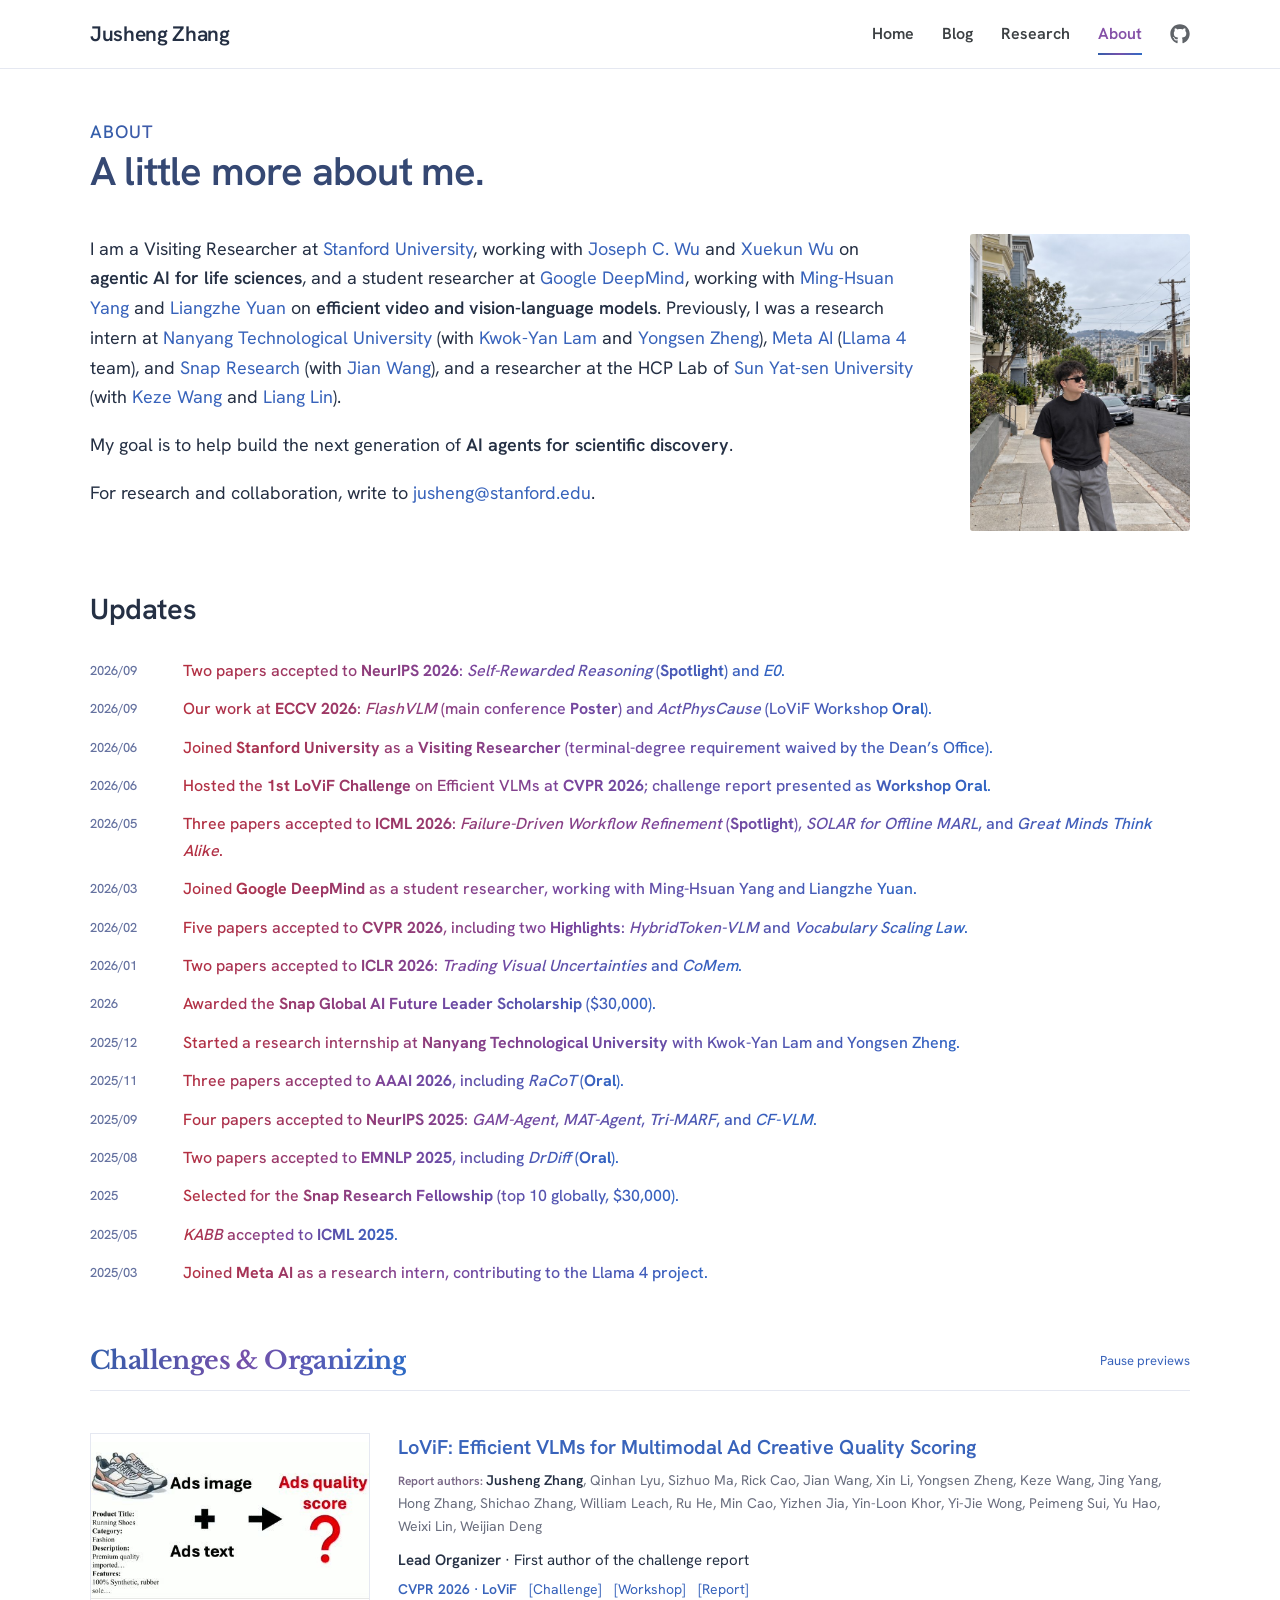
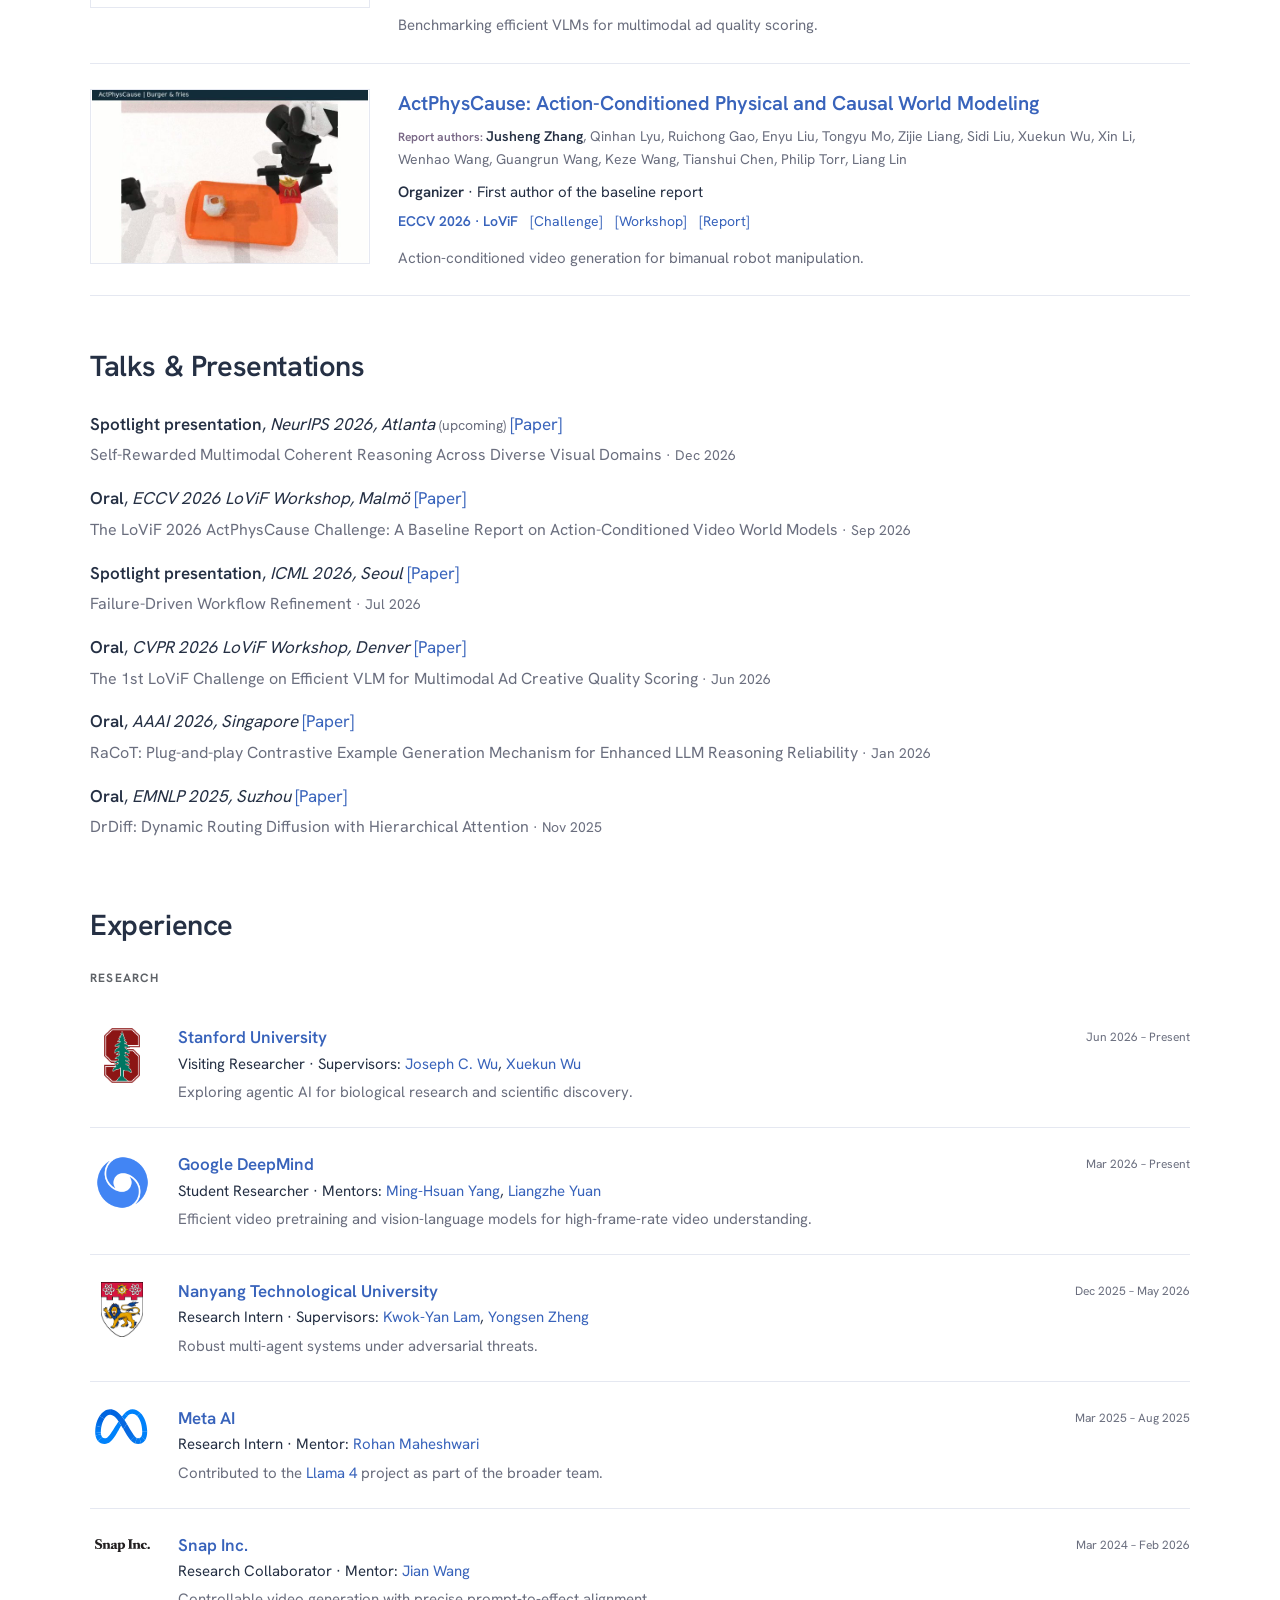
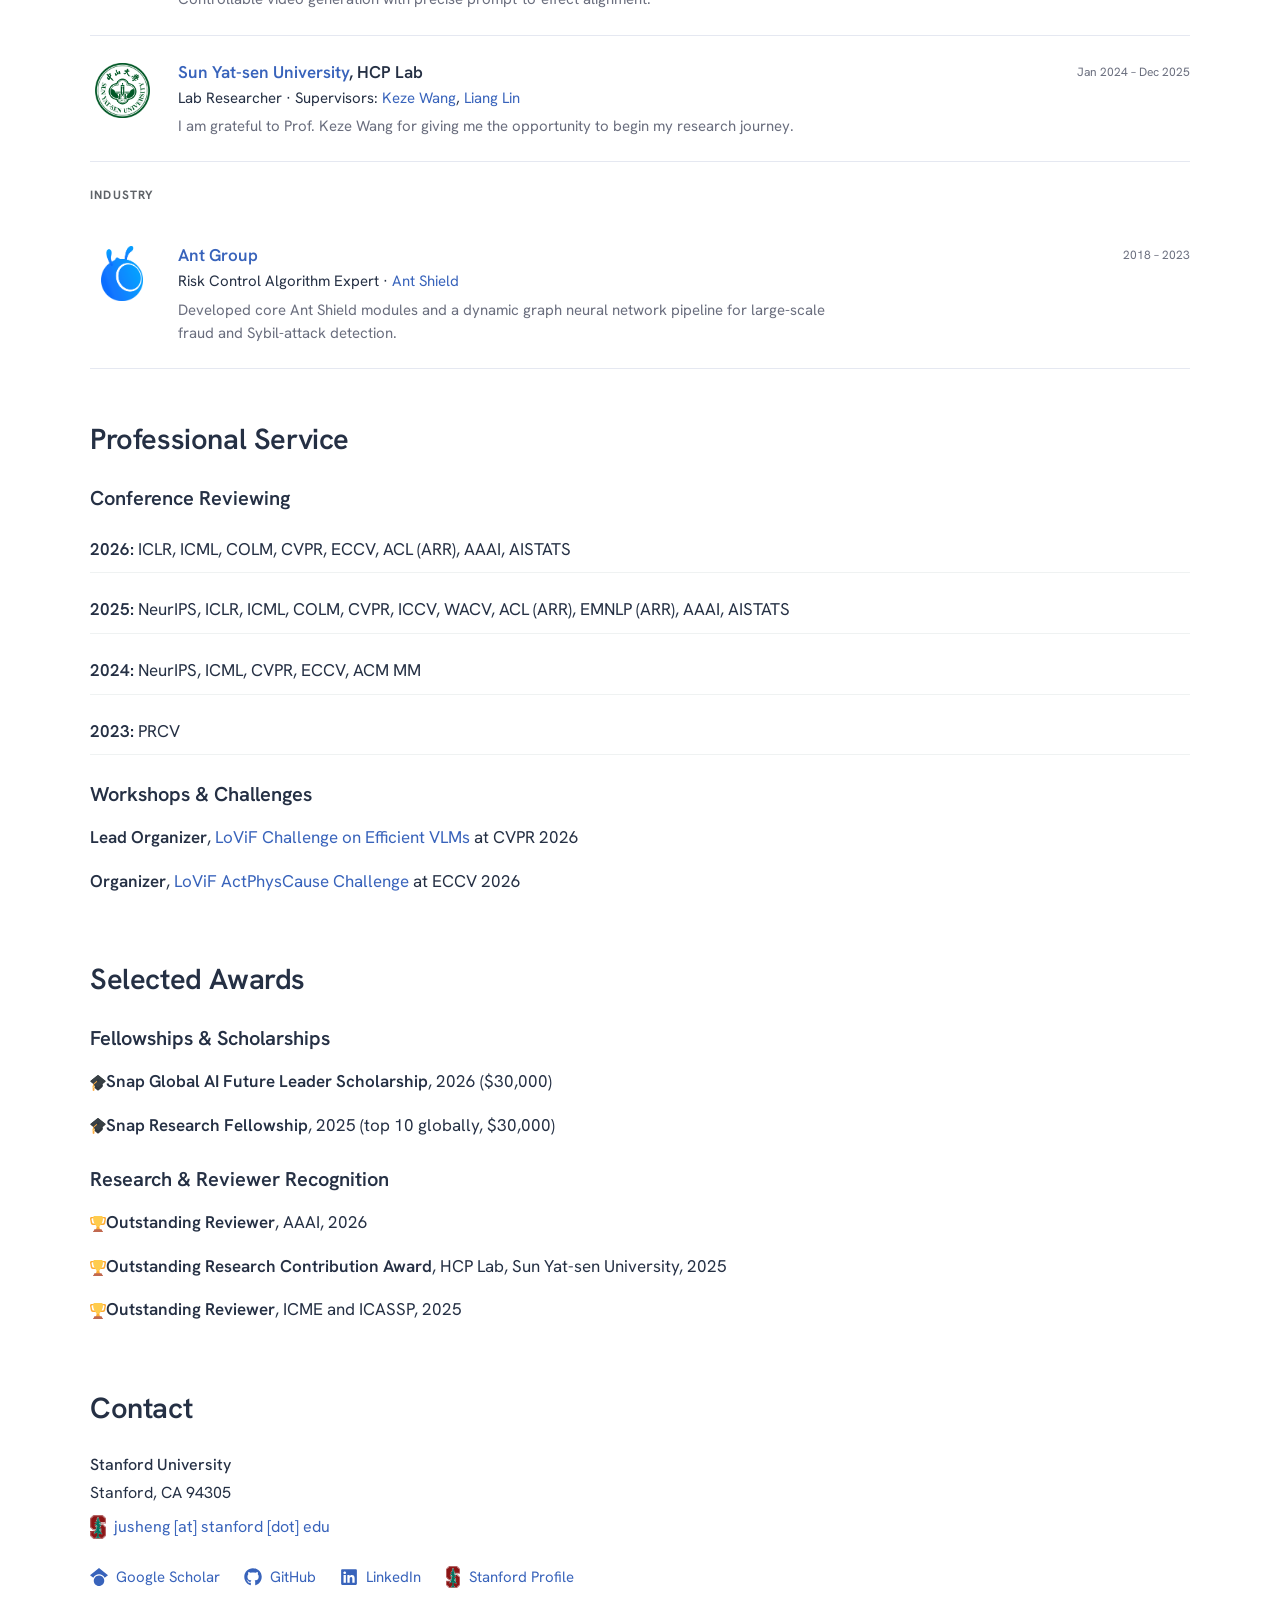
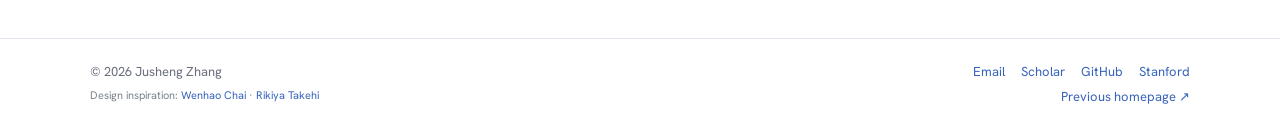
==== commit f6b31d8c: "Add Stanford Profile link at the end of footer links" ====
--- a/about/index.html
+++ b/about/index.html
@@ -3,7 +3,7 @@
 <meta name="robots" content="index, follow"><meta name="description" content="Jusheng Zhang — research on AI agents, multimodal intelligence, and scientific discovery.">
 <link rel="canonical" href="https://jushengzhang.github.io/about/">
 <meta name="theme-color" content="#ffffff"><title>About · Jusheng Zhang</title>
-<link rel="stylesheet" href="/style.css?v=b248493abc"><script defer src="/site.js?v=6d56d5592b"></script></head>
+<link rel="stylesheet" href="/style.css?v=e9be1439e2"><script defer src="/site.js?v=6d56d5592b"></script></head>
 <body class=""><a class="skip" href="#content">Skip to content</a>
 <header class="site-header"><div class="shell header-inner"><a class="wordmark" href="/">Jusheng Zhang</a><nav class="nav" aria-label="Main navigation"><a href="/">Home</a><a href="/posts/">Blog</a><a href="/research/">Research</a><a href="/about/" aria-current="page">About</a><a class="nav-github" href="https://github.com/jushengzhang" aria-label="GitHub"><svg aria-hidden="true" focusable="false" viewbox="0 0 496 512" xmlns="http://www.w3.org/2000/svg"><!--! Font Awesome Free 6.7.2 by @fontawesome - https://fontawesome.com License - https://fontawesome.com/license/free (Icons: CC BY 4.0, Fonts: SIL OFL 1.1, Code: MIT License) Copyright 2024 Fonticons, Inc. --><path d="M165.9 397.4c0 2-2.3 3.6-5.2 3.6-3.3.3-5.6-1.3-5.6-3.6 0-2 2.3-3.6 5.2-3.6 3-.3 5.6 1.3 5.6 3.6zm-31.1-4.5c-.7 2 1.3 4.3 4.3 4.9 2.6 1 5.6 0 6.2-2s-1.3-4.3-4.3-5.2c-2.6-.7-5.5.3-6.2 2.3zm44.2-1.7c-2.9.7-4.9 2.6-4.6 4.9.3 2 2.9 3.3 5.9 2.6 2.9-.7 4.9-2.6 4.6-4.6-.3-1.9-3-3.2-5.9-2.9zM244.8 8C106.1 8 0 113.3 0 252c0 110.9 69.8 205.8 169.5 239.2 12.8 2.3 17.3-5.6 17.3-12.1 0-6.2-.3-40.4-.3-61.4 0 0-70 15-84.7-29.8 0 0-11.4-29.1-27.8-36.6 0 0-22.9-15.7 1.6-15.4 0 0 24.9 2 38.6 25.8 21.9 38.6 58.6 27.5 72.9 20.9 2.3-16 8.8-27.1 16-33.7-55.9-6.2-112.3-14.3-112.3-110.5 0-27.5 7.6-41.3 23.6-58.9-2.6-6.5-11.1-33.3 2.6-67.9 20.9-6.5 69 27 69 27 20-5.6 41.5-8.5 62.8-8.5s42.8 2.9 62.8 8.5c0 0 48.1-33.6 69-27 13.7 34.7 5.2 61.4 2.6 67.9 16 17.7 25.8 31.5 25.8 58.9 0 96.5-58.9 104.2-114.8 110.5 9.2 7.9 17 22.9 17 46.4 0 33.7-.3 75.4-.3 83.6 0 6.5 4.6 14.4 17.3 12.1C428.2 457.8 496 362.9 496 252 496 113.3 383.5 8 244.8 8zM97.2 352.9c-1.3 1-1 3.3.7 5.2 1.6 1.6 3.9 2.3 5.2 1 1.3-1 1-3.3-.7-5.2-1.6-1.6-3.9-2.3-5.2-1zm-10.8-8.1c-.7 1.3.3 2.9 2.3 3.9 1.6 1 3.6.7 4.3-.7.7-1.3-.3-2.9-2.3-3.9-2-.6-3.6-.3-4.3.7zm32.4 35.6c-1.6 1.3-1 4.3 1.3 6.2 2.3 2.3 5.2 2.6 6.5 1 1.3-1.3.7-4.3-1.3-6.2-2.2-2.3-5.2-2.6-6.5-1zm-11.4-14.7c-1.6 1-1.6 3.6 0 5.9 1.6 2.3 4.3 3.3 5.6 2.3 1.6-1.3 1.6-3.9 0-6.2-1.4-2.3-4-3.3-5.6-2z"></path></svg></a></nav></div></header>
 <main id="content"><div class="shell"><header class="page-intro"><p class="eyebrow gradient-label">About</p><h1>A little more about me.</h1></header><div class="about-grid"><div class="about-copy"><p>I am a Visiting Researcher at <a href="https://www.stanford.edu/">Stanford University</a>, working with <a href="https://profiles.stanford.edu/joseph-wu">Joseph C. Wu</a> and <a href="https://profiles.stanford.edu/xuekun-wu">Xuekun Wu</a> on <b>agentic AI for life sciences</b>, and a student researcher at <a href="https://deepmind.google/">Google DeepMind</a>, working with <a href="https://scholar.google.com/citations?user=p9-ohHsAAAAJ">Ming-Hsuan Yang</a> and <a href="https://scholar.google.com/citations?user=1H9CkZgAAAAJ">Liangzhe Yuan</a> on <b>efficient video and vision-language models</b>. Previously, I was a research intern at <a href="https://www.ntu.edu.sg/">Nanyang Technological University</a> (with <a href="https://scholar.google.com/citations?user=NDMIYKsAAAAJ">Kwok-Yan Lam</a> and <a href="https://scholar.google.com/citations?user=JDN-eaYAAAAJ">Yongsen Zheng</a>), <a href="https://ai.meta.com/">Meta AI</a> (<a href="https://ai.meta.com/blog/llama-4-multimodal-intelligence/">Llama 4</a> team), and <a href="https://research.snap.com/">Snap Research</a> (with <a href="https://jianwang-cmu.github.io/">Jian Wang</a>), and a researcher at the HCP Lab of <a href="https://www.sysu.edu.cn/">Sun Yat-sen University</a> (with <a href="https://scholar.google.com/citations?user=Qirk2fYAAAAJ">Keze Wang</a> and <a href="https://scholar.google.com/citations?user=Nav8m8gAAAAJ">Liang Lin</a>).</p><p class="hero-goal">My goal is to help build the next generation of <b>AI agents for scientific discovery</b>.</p><p>For research and collaboration, write to <a href="mailto:jusheng@stanford.edu">jusheng@stanford.edu</a>.</p></div><img src="/assets/photo.jpg" width="1079" height="1458" alt="Portrait of Jusheng Zhang"></div><section class="about-section" id="updates"><h2>Updates</h2><ul class="updates-list"><li><time datetime="2026-09">2026/09</time><div class="update-copy">Two papers accepted to <b>NeurIPS 2026</b>: <i>Self-Rewarded Reasoning</i> (<b>Spotlight</b>) and <i>E0</i>.</div></li><li><time datetime="2026-09">2026/09</time><div class="update-copy">Our work at <b>ECCV 2026</b>: <i>FlashVLM</i> (main conference <b>Poster</b>) and <i>ActPhysCause</i> (LoViF Workshop <b>Oral</b>).</div></li><li><time datetime="2026-06">2026/06</time><div class="update-copy">Joined <b>Stanford University</b> as a <b>Visiting Researcher</b> (terminal-degree requirement waived by the <abbr title="Dean’s Office of Academic Affairs">Dean’s Office</abbr>).</div></li><li><time datetime="2026-06">2026/06</time><div class="update-copy">Hosted the <b>1st LoViF Challenge</b> on Efficient VLMs at <b>CVPR 2026</b>; challenge report presented as <b>Workshop Oral</b>.</div></li><li><time datetime="2026-05">2026/05</time><div class="update-copy">Three papers accepted to <b>ICML 2026</b>: <i>Failure-Driven Workflow Refinement</i> (<b>Spotlight</b>), <i>SOLAR for Offline MARL</i>, and <i>Great Minds Think Alike</i>.</div></li><li><time datetime="2026-03">2026/03</time><div class="update-copy">Joined <b>Google DeepMind</b> as a student researcher, working with Ming-Hsuan Yang and Liangzhe Yuan.</div></li><li><time datetime="2026-02">2026/02</time><div class="update-copy">Five papers accepted to <b>CVPR 2026</b>, including two <b>Highlights</b>: <i>HybridToken-VLM</i> and <i>Vocabulary Scaling Law</i>.</div></li><li><time datetime="2026-01">2026/01</time><div class="update-copy">Two papers accepted to <b>ICLR 2026</b>: <i>Trading Visual Uncertainties</i> and <i>CoMem</i>.</div></li><li><time datetime="2026">2026</time><div class="update-copy">Awarded the <b>Snap Global AI Future Leader Scholarship</b> ($30,000).</div></li><li><time datetime="2025-12">2025/12</time><div class="update-copy">Started a research internship at <b>Nanyang Technological University</b> with Kwok-Yan Lam and Yongsen Zheng.</div></li><li><time datetime="2025-11">2025/11</time><div class="update-copy">Three papers accepted to <b>AAAI 2026</b>, including <i>RaCoT</i> (<b>Oral</b>).</div></li><li><time datetime="2025-09">2025/09</time><div class="update-copy">Four papers accepted to <b>NeurIPS 2025</b>: <i>GAM-Agent</i>, <i>MAT-Agent</i>, <i>Tri-MARF</i>, and <i>CF-VLM</i>.</div></li><li><time datetime="2025-08">2025/08</time><div class="update-copy">Two papers accepted to <b>EMNLP 2025</b>, including <i>DrDiff</i> (<b>Oral</b>).</div></li><li><time datetime="2025">2025</time><div class="update-copy">Selected for the <b>Snap Research Fellowship</b> (top 10 globally, $30,000).</div></li><li><time datetime="2025-05">2025/05</time><div class="update-copy"><i>KABB</i> accepted to <b>ICML 2025</b>.</div></li><li><time datetime="2025-03">2025/03</time><div class="update-copy">Joined <b>Meta AI</b> as a research intern, contributing to the Llama 4 project.</div></li></ul></section><section class="about-section" id="challenges">
@@ -84,6 +84,6 @@
 <a aria-label="Stanford Profile" class="contact-social contact-social-stanford" href="https://profiles.stanford.edu/jusheng-zhang?releaseVersion=11.5.3" title="Stanford Profile"><img alt="" aria-hidden="true" class="social-stanford-mark" height="30" src="/assets/logo-stanford.png" width="22"/><span>Stanford Profile</span></a></div>
 </div>
 </section></div></main>
-<footer class="site-footer"><div class="shell footer-inner"><div><p>© 2026 Jusheng Zhang</p><p class="design-credit">Design inspiration: <a href="https://wenhaochai.com/">Wenhao Chai</a> · <a href="https://rikiyat.github.io/">Rikiya Takehi</a></p></div><div class="footer-right"><p><a href="mailto:jusheng@stanford.edu">Email</a><a href="https://scholar.google.com/citations?user=-EvMmxoAAAAJ">Scholar</a><a href="https://github.com/jushengzhang">GitHub</a></p><p><a href="/preview/writing/">Previous homepage ↗</a></p></div></div></footer>
+<footer class="site-footer"><div class="shell footer-inner"><div><p>© 2026 Jusheng Zhang</p><p class="design-credit">Design inspiration: <a href="https://wenhaochai.com/">Wenhao Chai</a> · <a href="https://rikiyat.github.io/">Rikiya Takehi</a></p></div><div class="footer-right"><p><a href="mailto:jusheng@stanford.edu">Email</a><a href="https://scholar.google.com/citations?user=-EvMmxoAAAAJ">Scholar</a><a href="https://github.com/jushengzhang">GitHub</a><a href="https://profiles.stanford.edu/jusheng-zhang" title="Stanford Profile">Stanford</a></p><p><a href="/preview/writing/">Previous homepage ↗</a></p></div></div></footer>
 <dialog class="lightbox" aria-labelledby="figure-title"><header><h2 id="figure-title">Research figure</h2><button type="button" data-dialog-close aria-label="Close figure">×</button></header><img alt=""><p class="caption"></p><div class="image-links"><a data-image-source>Original figure ↗</a><a data-image-paper>Paper ↗</a></div></dialog>
 </body></html>
--- a/style.css
+++ b/style.css
@@ -55,6 +55,11 @@
 .profile-social { width: 230px; margin: 17px 0 20px; }
 .profile-social a { color: #5c64a1; }
 .profile-social a:hover { color: var(--teal); }
+.affiliation-profile { color: inherit; text-decoration: none; }
+.affiliation-profile .affiliation-name { display: block; color: var(--blue); font-size: 15px; font-weight: 550; line-height: 1.3; }
+.affiliation-profile:hover { text-decoration: none; }
+.affiliation-profile:hover .affiliation-name { text-decoration: underline; }
+
 .profile-copy h1 { font-size: 44px; margin-bottom: 20px; }
 .profile-copy p { font-size: 18px; line-height: 1.62; margin-bottom: 14px; }
 .profile-copy p a { color: #4863a4; border-bottom-color: #d0d9ed; }
@@ -162,6 +167,7 @@
   .profile-copy h1 { font-size: 35px; }
   .profile-copy p { font-size: 17px; }
   .affiliation a { font-size: 13px; }
+  .affiliation-profile .affiliation-name { font-size: 13px; }
   .affiliation span { font-size: 11px; }
   .research-topics { gap: 7px 14px; margin-top: 14px; }
   .featured-note { grid-template-columns: minmax(0, 1fr) 170px; gap: 20px; padding: 18px 20px; }
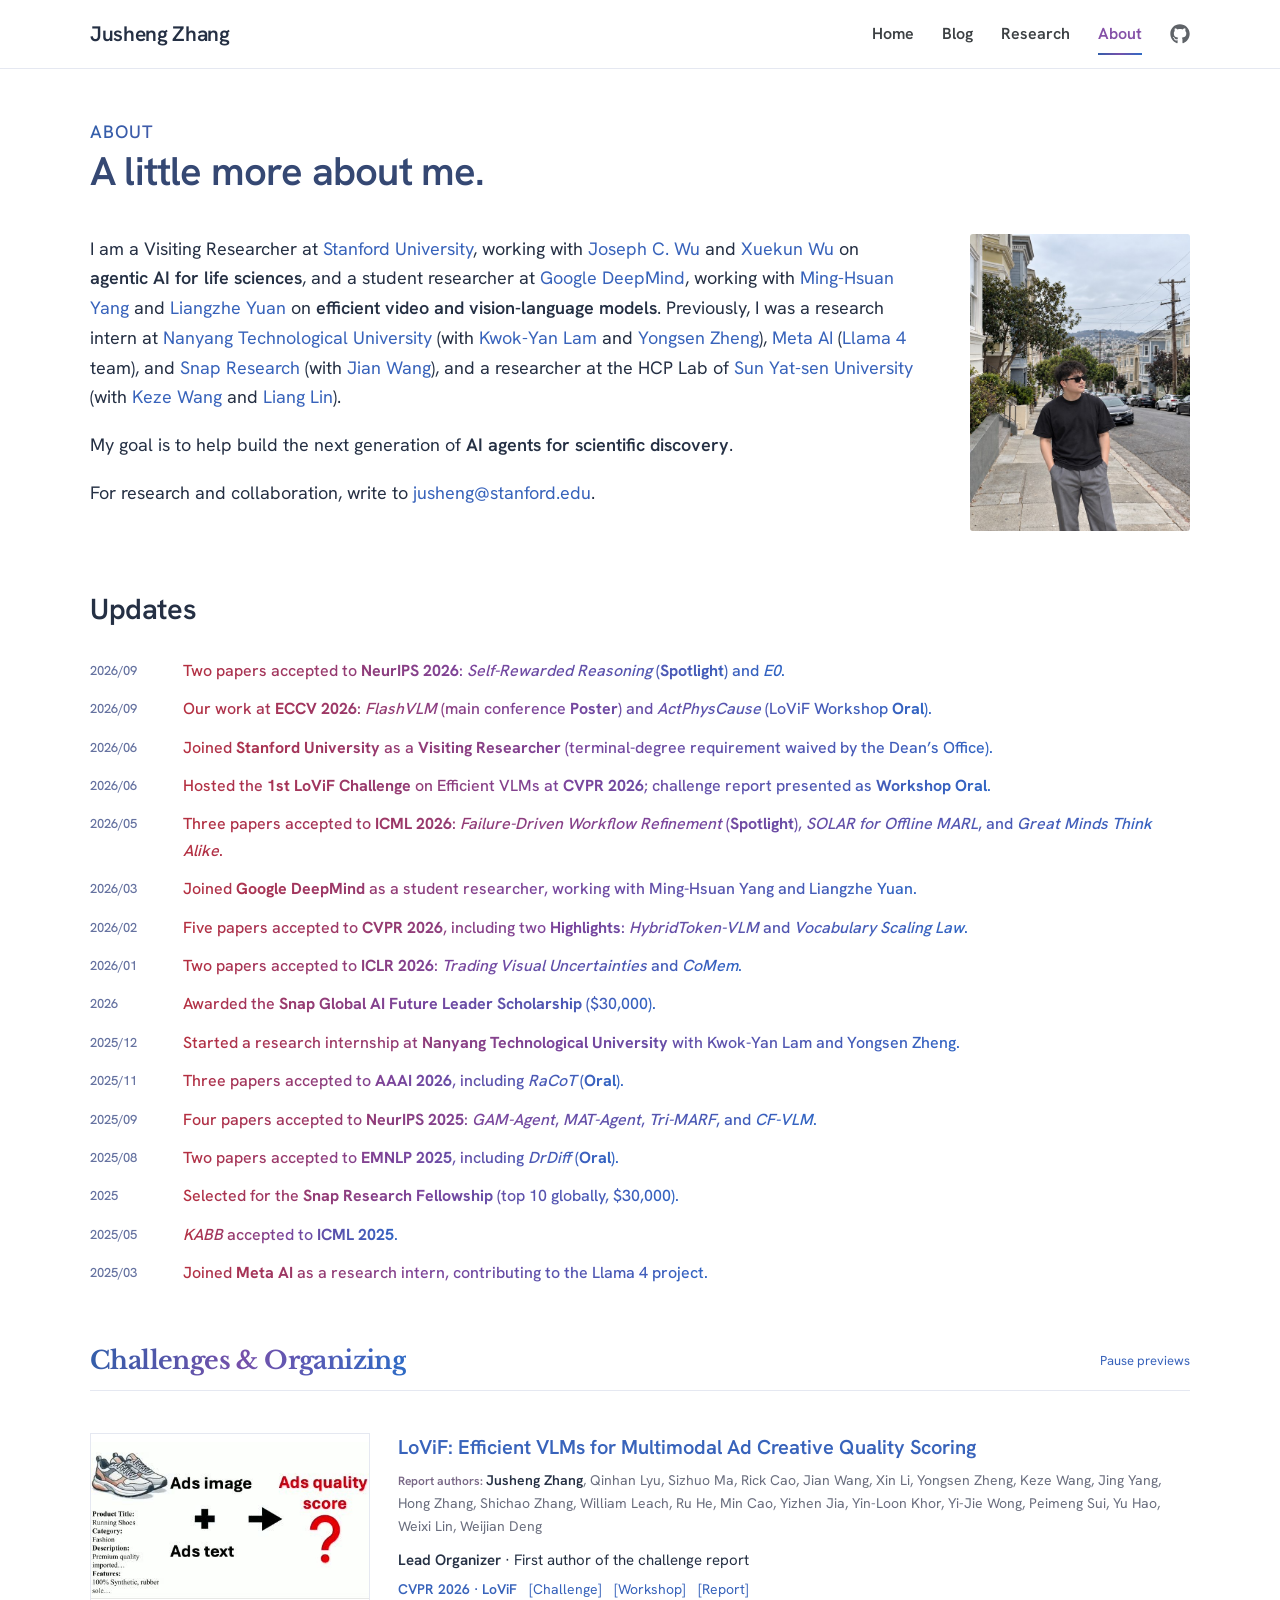
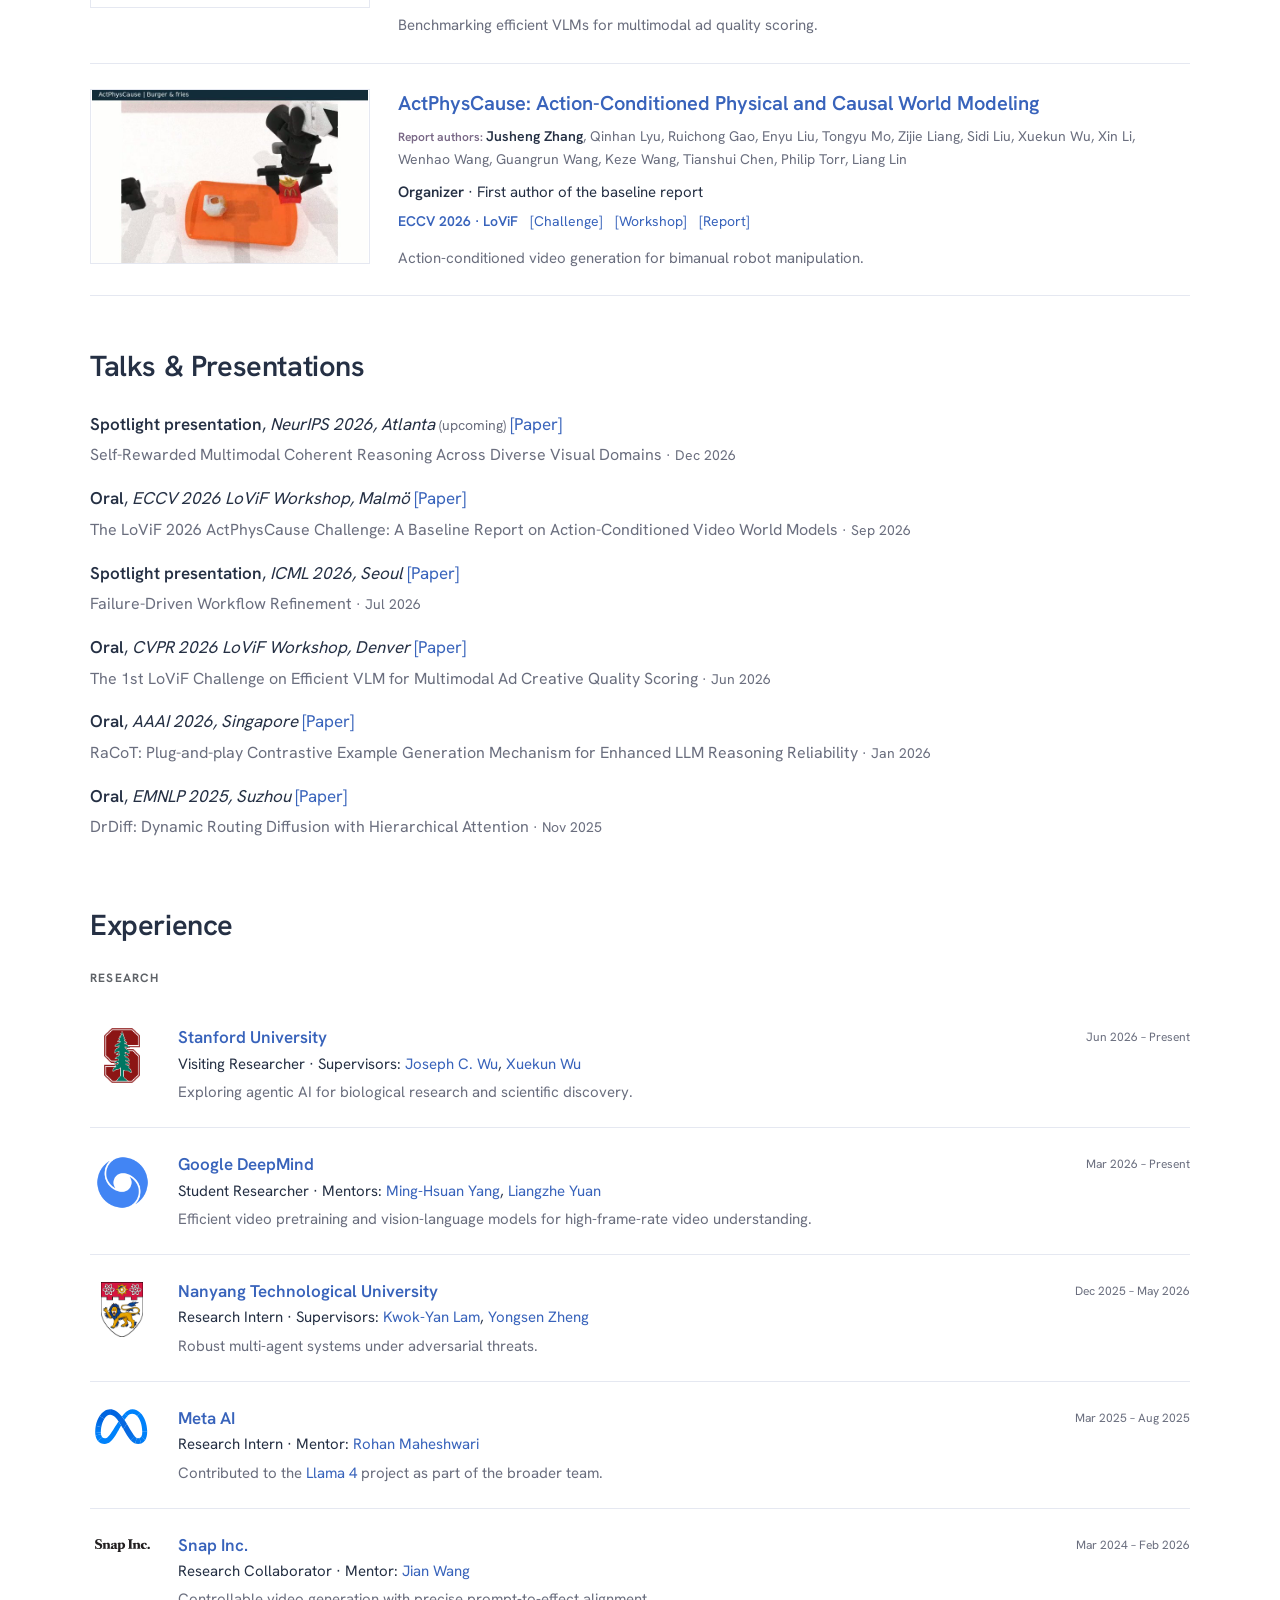
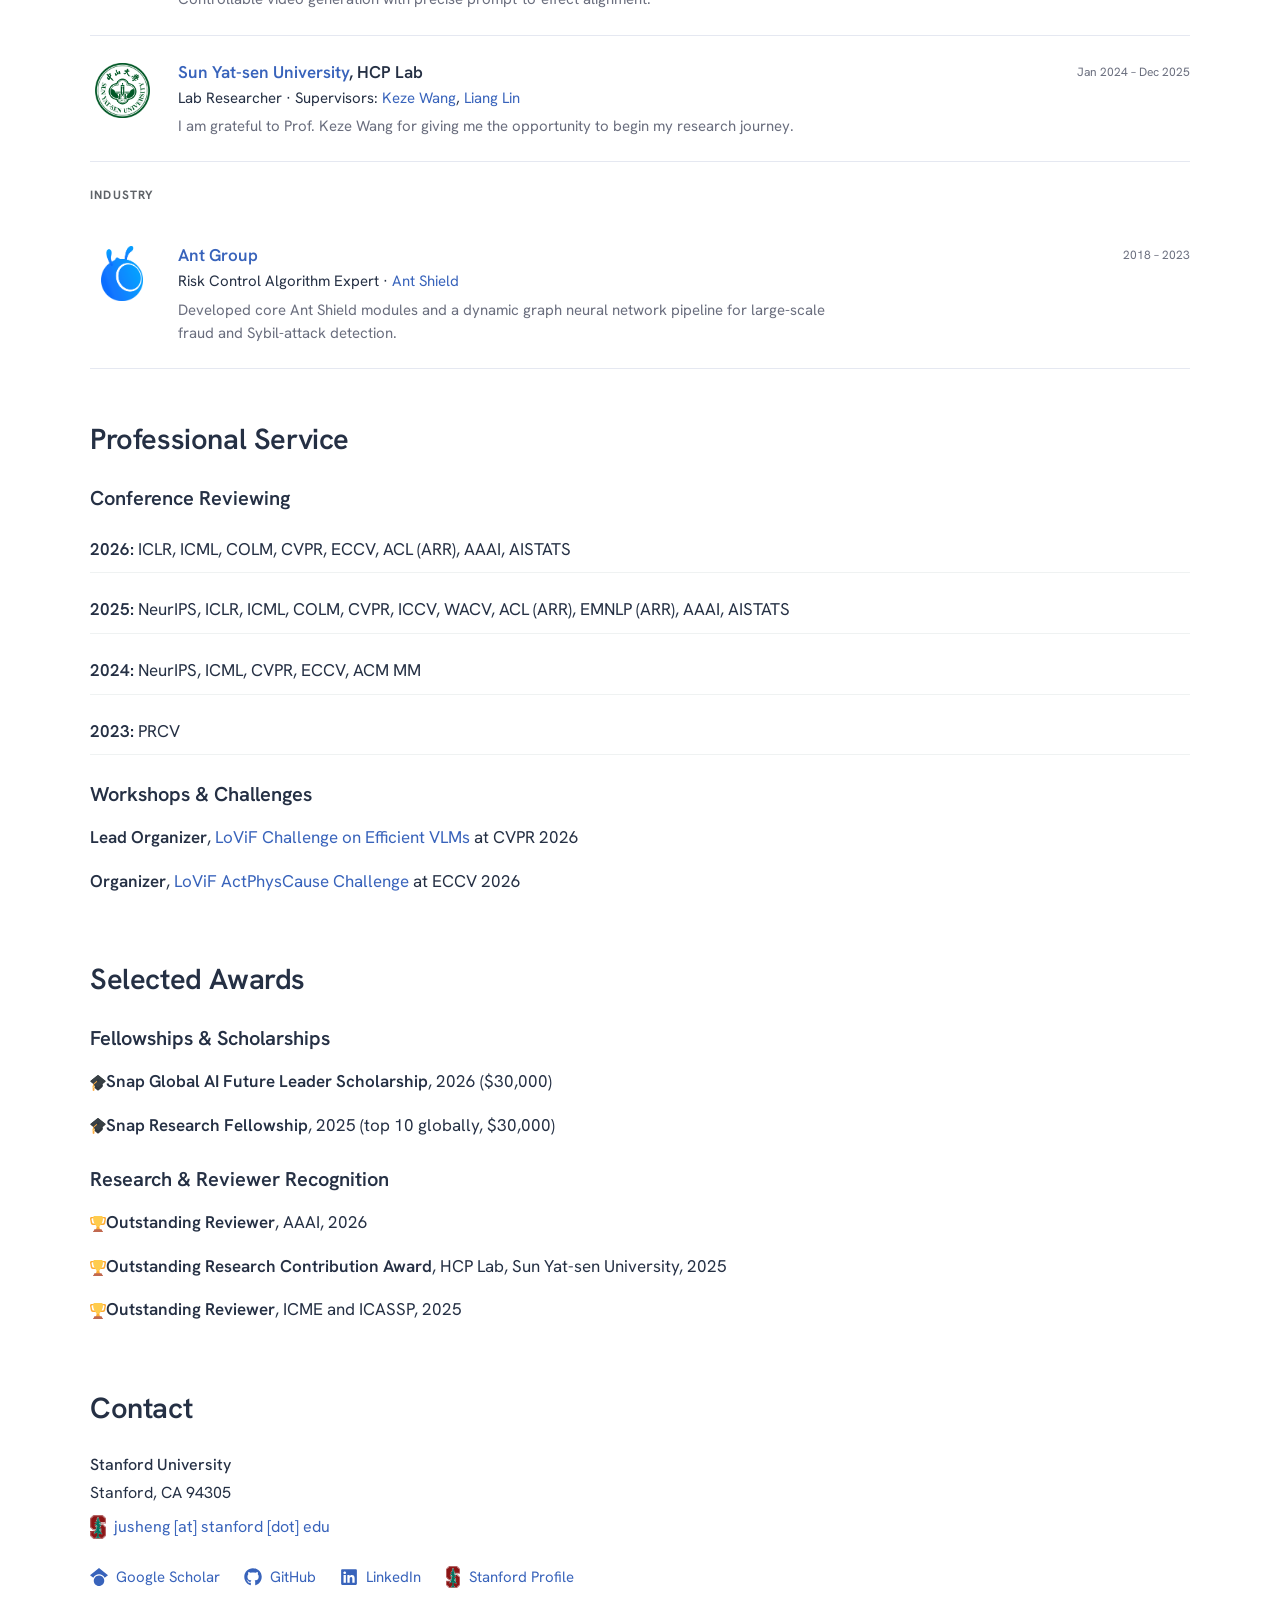
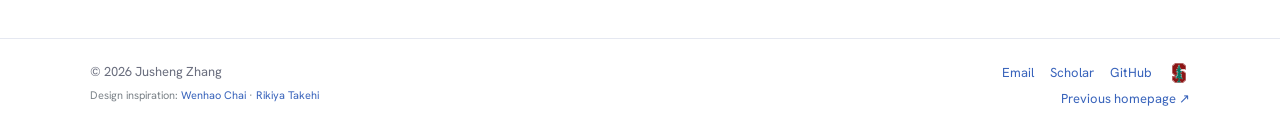
==== commit 16cb19ff: "Use the Stanford mark as the footer profile link" ====
--- a/about/index.html
+++ b/about/index.html
@@ -3,7 +3,7 @@
 <meta name="robots" content="index, follow"><meta name="description" content="Jusheng Zhang — research on AI agents, multimodal intelligence, and scientific discovery.">
 <link rel="canonical" href="https://jushengzhang.github.io/about/">
 <meta name="theme-color" content="#ffffff"><title>About · Jusheng Zhang</title>
-<link rel="stylesheet" href="/style.css?v=e9be1439e2"><script defer src="/site.js?v=6d56d5592b"></script></head>
+<link rel="stylesheet" href="/style.css?v=ed3b0c9515"><script defer src="/site.js?v=6d56d5592b"></script></head>
 <body class=""><a class="skip" href="#content">Skip to content</a>
 <header class="site-header"><div class="shell header-inner"><a class="wordmark" href="/">Jusheng Zhang</a><nav class="nav" aria-label="Main navigation"><a href="/">Home</a><a href="/posts/">Blog</a><a href="/research/">Research</a><a href="/about/" aria-current="page">About</a><a class="nav-github" href="https://github.com/jushengzhang" aria-label="GitHub"><svg aria-hidden="true" focusable="false" viewbox="0 0 496 512" xmlns="http://www.w3.org/2000/svg"><!--! Font Awesome Free 6.7.2 by @fontawesome - https://fontawesome.com License - https://fontawesome.com/license/free (Icons: CC BY 4.0, Fonts: SIL OFL 1.1, Code: MIT License) Copyright 2024 Fonticons, Inc. --><path d="M165.9 397.4c0 2-2.3 3.6-5.2 3.6-3.3.3-5.6-1.3-5.6-3.6 0-2 2.3-3.6 5.2-3.6 3-.3 5.6 1.3 5.6 3.6zm-31.1-4.5c-.7 2 1.3 4.3 4.3 4.9 2.6 1 5.6 0 6.2-2s-1.3-4.3-4.3-5.2c-2.6-.7-5.5.3-6.2 2.3zm44.2-1.7c-2.9.7-4.9 2.6-4.6 4.9.3 2 2.9 3.3 5.9 2.6 2.9-.7 4.9-2.6 4.6-4.6-.3-1.9-3-3.2-5.9-2.9zM244.8 8C106.1 8 0 113.3 0 252c0 110.9 69.8 205.8 169.5 239.2 12.8 2.3 17.3-5.6 17.3-12.1 0-6.2-.3-40.4-.3-61.4 0 0-70 15-84.7-29.8 0 0-11.4-29.1-27.8-36.6 0 0-22.9-15.7 1.6-15.4 0 0 24.9 2 38.6 25.8 21.9 38.6 58.6 27.5 72.9 20.9 2.3-16 8.8-27.1 16-33.7-55.9-6.2-112.3-14.3-112.3-110.5 0-27.5 7.6-41.3 23.6-58.9-2.6-6.5-11.1-33.3 2.6-67.9 20.9-6.5 69 27 69 27 20-5.6 41.5-8.5 62.8-8.5s42.8 2.9 62.8 8.5c0 0 48.1-33.6 69-27 13.7 34.7 5.2 61.4 2.6 67.9 16 17.7 25.8 31.5 25.8 58.9 0 96.5-58.9 104.2-114.8 110.5 9.2 7.9 17 22.9 17 46.4 0 33.7-.3 75.4-.3 83.6 0 6.5 4.6 14.4 17.3 12.1C428.2 457.8 496 362.9 496 252 496 113.3 383.5 8 244.8 8zM97.2 352.9c-1.3 1-1 3.3.7 5.2 1.6 1.6 3.9 2.3 5.2 1 1.3-1 1-3.3-.7-5.2-1.6-1.6-3.9-2.3-5.2-1zm-10.8-8.1c-.7 1.3.3 2.9 2.3 3.9 1.6 1 3.6.7 4.3-.7.7-1.3-.3-2.9-2.3-3.9-2-.6-3.6-.3-4.3.7zm32.4 35.6c-1.6 1.3-1 4.3 1.3 6.2 2.3 2.3 5.2 2.6 6.5 1 1.3-1.3.7-4.3-1.3-6.2-2.2-2.3-5.2-2.6-6.5-1zm-11.4-14.7c-1.6 1-1.6 3.6 0 5.9 1.6 2.3 4.3 3.3 5.6 2.3 1.6-1.3 1.6-3.9 0-6.2-1.4-2.3-4-3.3-5.6-2z"></path></svg></a></nav></div></header>
 <main id="content"><div class="shell"><header class="page-intro"><p class="eyebrow gradient-label">About</p><h1>A little more about me.</h1></header><div class="about-grid"><div class="about-copy"><p>I am a Visiting Researcher at <a href="https://www.stanford.edu/">Stanford University</a>, working with <a href="https://profiles.stanford.edu/joseph-wu">Joseph C. Wu</a> and <a href="https://profiles.stanford.edu/xuekun-wu">Xuekun Wu</a> on <b>agentic AI for life sciences</b>, and a student researcher at <a href="https://deepmind.google/">Google DeepMind</a>, working with <a href="https://scholar.google.com/citations?user=p9-ohHsAAAAJ">Ming-Hsuan Yang</a> and <a href="https://scholar.google.com/citations?user=1H9CkZgAAAAJ">Liangzhe Yuan</a> on <b>efficient video and vision-language models</b>. Previously, I was a research intern at <a href="https://www.ntu.edu.sg/">Nanyang Technological University</a> (with <a href="https://scholar.google.com/citations?user=NDMIYKsAAAAJ">Kwok-Yan Lam</a> and <a href="https://scholar.google.com/citations?user=JDN-eaYAAAAJ">Yongsen Zheng</a>), <a href="https://ai.meta.com/">Meta AI</a> (<a href="https://ai.meta.com/blog/llama-4-multimodal-intelligence/">Llama 4</a> team), and <a href="https://research.snap.com/">Snap Research</a> (with <a href="https://jianwang-cmu.github.io/">Jian Wang</a>), and a researcher at the HCP Lab of <a href="https://www.sysu.edu.cn/">Sun Yat-sen University</a> (with <a href="https://scholar.google.com/citations?user=Qirk2fYAAAAJ">Keze Wang</a> and <a href="https://scholar.google.com/citations?user=Nav8m8gAAAAJ">Liang Lin</a>).</p><p class="hero-goal">My goal is to help build the next generation of <b>AI agents for scientific discovery</b>.</p><p>For research and collaboration, write to <a href="mailto:jusheng@stanford.edu">jusheng@stanford.edu</a>.</p></div><img src="/assets/photo.jpg" width="1079" height="1458" alt="Portrait of Jusheng Zhang"></div><section class="about-section" id="updates"><h2>Updates</h2><ul class="updates-list"><li><time datetime="2026-09">2026/09</time><div class="update-copy">Two papers accepted to <b>NeurIPS 2026</b>: <i>Self-Rewarded Reasoning</i> (<b>Spotlight</b>) and <i>E0</i>.</div></li><li><time datetime="2026-09">2026/09</time><div class="update-copy">Our work at <b>ECCV 2026</b>: <i>FlashVLM</i> (main conference <b>Poster</b>) and <i>ActPhysCause</i> (LoViF Workshop <b>Oral</b>).</div></li><li><time datetime="2026-06">2026/06</time><div class="update-copy">Joined <b>Stanford University</b> as a <b>Visiting Researcher</b> (terminal-degree requirement waived by the <abbr title="Dean’s Office of Academic Affairs">Dean’s Office</abbr>).</div></li><li><time datetime="2026-06">2026/06</time><div class="update-copy">Hosted the <b>1st LoViF Challenge</b> on Efficient VLMs at <b>CVPR 2026</b>; challenge report presented as <b>Workshop Oral</b>.</div></li><li><time datetime="2026-05">2026/05</time><div class="update-copy">Three papers accepted to <b>ICML 2026</b>: <i>Failure-Driven Workflow Refinement</i> (<b>Spotlight</b>), <i>SOLAR for Offline MARL</i>, and <i>Great Minds Think Alike</i>.</div></li><li><time datetime="2026-03">2026/03</time><div class="update-copy">Joined <b>Google DeepMind</b> as a student researcher, working with Ming-Hsuan Yang and Liangzhe Yuan.</div></li><li><time datetime="2026-02">2026/02</time><div class="update-copy">Five papers accepted to <b>CVPR 2026</b>, including two <b>Highlights</b>: <i>HybridToken-VLM</i> and <i>Vocabulary Scaling Law</i>.</div></li><li><time datetime="2026-01">2026/01</time><div class="update-copy">Two papers accepted to <b>ICLR 2026</b>: <i>Trading Visual Uncertainties</i> and <i>CoMem</i>.</div></li><li><time datetime="2026">2026</time><div class="update-copy">Awarded the <b>Snap Global AI Future Leader Scholarship</b> ($30,000).</div></li><li><time datetime="2025-12">2025/12</time><div class="update-copy">Started a research internship at <b>Nanyang Technological University</b> with Kwok-Yan Lam and Yongsen Zheng.</div></li><li><time datetime="2025-11">2025/11</time><div class="update-copy">Three papers accepted to <b>AAAI 2026</b>, including <i>RaCoT</i> (<b>Oral</b>).</div></li><li><time datetime="2025-09">2025/09</time><div class="update-copy">Four papers accepted to <b>NeurIPS 2025</b>: <i>GAM-Agent</i>, <i>MAT-Agent</i>, <i>Tri-MARF</i>, and <i>CF-VLM</i>.</div></li><li><time datetime="2025-08">2025/08</time><div class="update-copy">Two papers accepted to <b>EMNLP 2025</b>, including <i>DrDiff</i> (<b>Oral</b>).</div></li><li><time datetime="2025">2025</time><div class="update-copy">Selected for the <b>Snap Research Fellowship</b> (top 10 globally, $30,000).</div></li><li><time datetime="2025-05">2025/05</time><div class="update-copy"><i>KABB</i> accepted to <b>ICML 2025</b>.</div></li><li><time datetime="2025-03">2025/03</time><div class="update-copy">Joined <b>Meta AI</b> as a research intern, contributing to the Llama 4 project.</div></li></ul></section><section class="about-section" id="challenges">
@@ -84,6 +84,6 @@
 <a aria-label="Stanford Profile" class="contact-social contact-social-stanford" href="https://profiles.stanford.edu/jusheng-zhang?releaseVersion=11.5.3" title="Stanford Profile"><img alt="" aria-hidden="true" class="social-stanford-mark" height="30" src="/assets/logo-stanford.png" width="22"/><span>Stanford Profile</span></a></div>
 </div>
 </section></div></main>
-<footer class="site-footer"><div class="shell footer-inner"><div><p>© 2026 Jusheng Zhang</p><p class="design-credit">Design inspiration: <a href="https://wenhaochai.com/">Wenhao Chai</a> · <a href="https://rikiyat.github.io/">Rikiya Takehi</a></p></div><div class="footer-right"><p><a href="mailto:jusheng@stanford.edu">Email</a><a href="https://scholar.google.com/citations?user=-EvMmxoAAAAJ">Scholar</a><a href="https://github.com/jushengzhang">GitHub</a><a href="https://profiles.stanford.edu/jusheng-zhang" title="Stanford Profile">Stanford</a></p><p><a href="/preview/writing/">Previous homepage ↗</a></p></div></div></footer>
+<footer class="site-footer"><div class="shell footer-inner"><div><p>© 2026 Jusheng Zhang</p><p class="design-credit">Design inspiration: <a href="https://wenhaochai.com/">Wenhao Chai</a> · <a href="https://rikiyat.github.io/">Rikiya Takehi</a></p></div><div class="footer-right"><p class="footer-links"><a href="mailto:jusheng@stanford.edu">Email</a><a href="https://scholar.google.com/citations?user=-EvMmxoAAAAJ">Scholar</a><a href="https://github.com/jushengzhang">GitHub</a><a class="footer-stanford" href="https://profiles.stanford.edu/jusheng-zhang" aria-label="Stanford Profile" title="Stanford Profile"><img src="/assets/logo-stanford.png" width="16" height="20" alt="" decoding="async"></a></p><p><a href="/preview/writing/">Previous homepage ↗</a></p></div></div></footer>
 <dialog class="lightbox" aria-labelledby="figure-title"><header><h2 id="figure-title">Research figure</h2><button type="button" data-dialog-close aria-label="Close figure">×</button></header><img alt=""><p class="caption"></p><div class="image-links"><a data-image-source>Original figure ↗</a><a data-image-paper>Paper ↗</a></div></dialog>
 </body></html>
--- a/style.css
+++ b/style.css
@@ -208,6 +208,15 @@
 /* Put the substance of the research back on the landing page. */
 .home-research { padding-top: 23px; }
 .research-topics > span { color: #88728f; font-size: 13px; }
+
+/* Keep the profile mark small and aligned with the footer text links. */
+.footer-right .footer-links { display: flex; align-items: center; justify-content: flex-end; flex-wrap: wrap; gap: 16px; min-height: 22px; }
+.footer-right .footer-links a { margin: 0; }
+.footer-stanford { display: inline-flex; align-items: center; justify-content: center; width: 22px; height: 22px; }
+.footer-stanford img { display: block; width: 16px; height: 20px; object-fit: contain; }
+@media (max-width: 640px) {
+  .footer-right .footer-links { justify-content: flex-start; }
+}
 
 /* Contact uses the same small blue icon treatment as the profile links. */
 #contact .contact-address {
